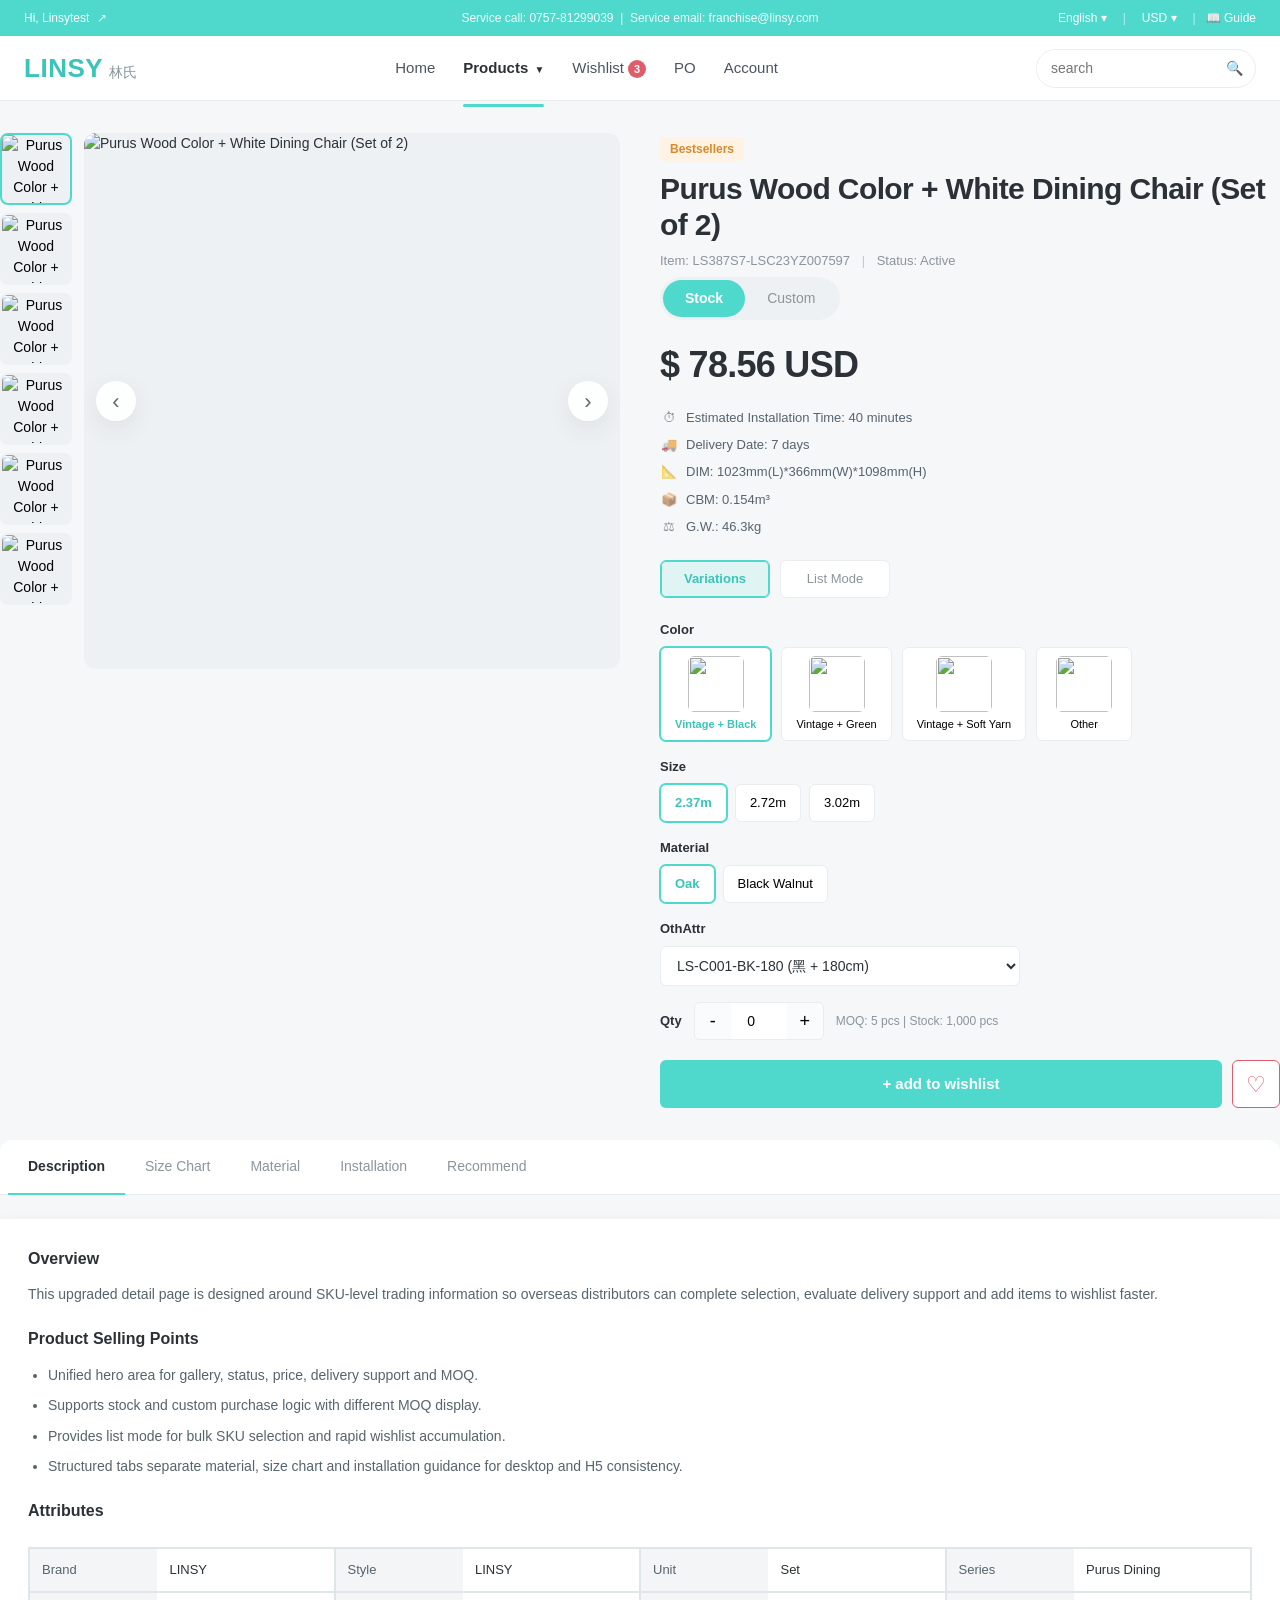
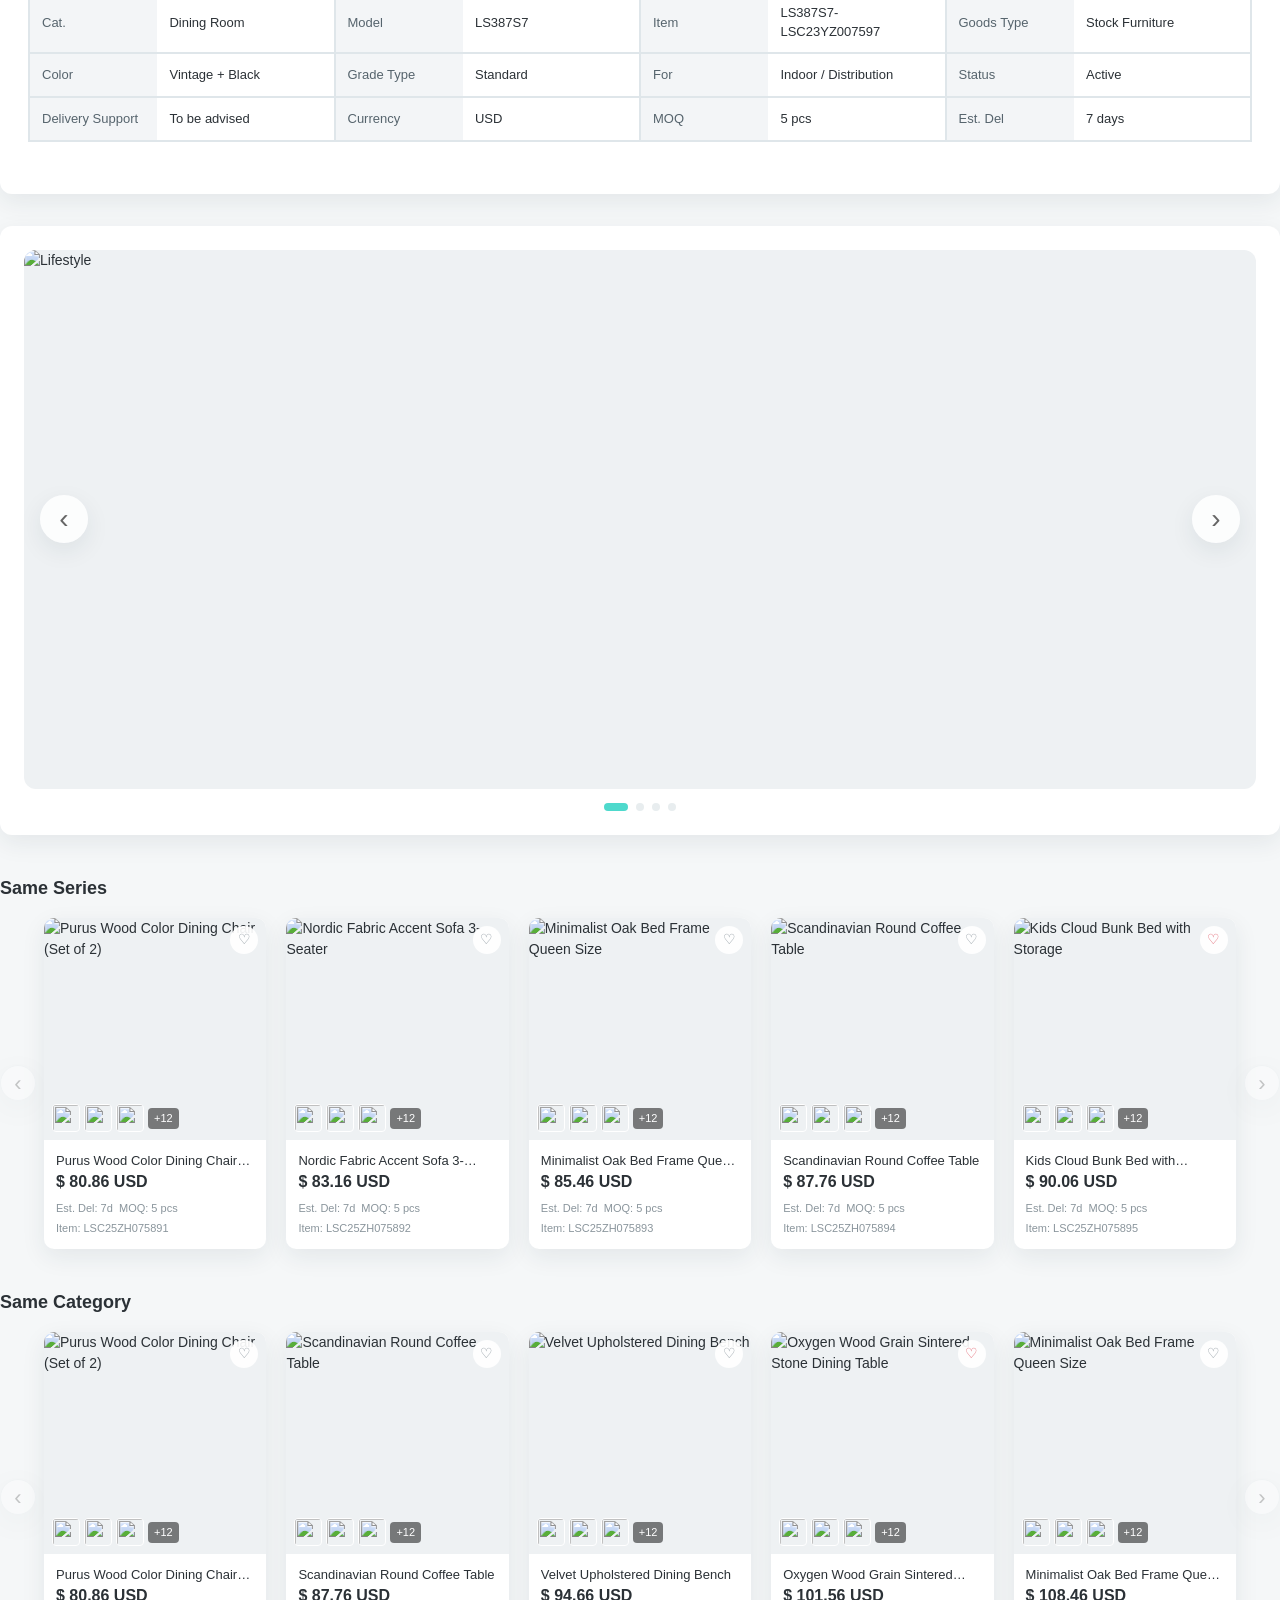
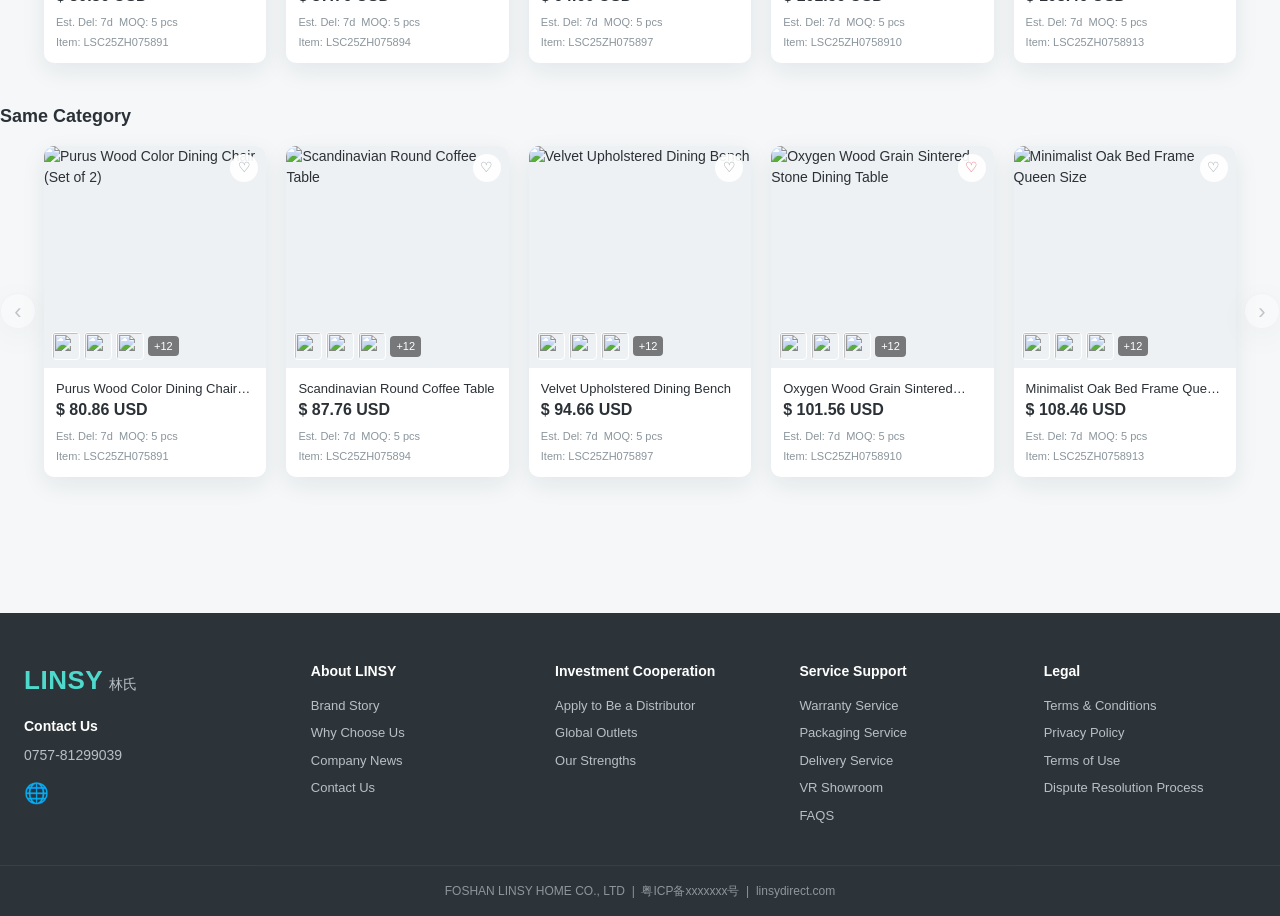
==== index.html @ 4f756422 "Add files via upload" ====
<!DOCTYPE html>
<html lang="zh-CN">
<head>
  <meta charset="UTF-8" />
  <meta http-equiv="refresh" content="0; url=./web_detail-github/index.html#/detail/p1" />
  <title>LINSY Mall Demo</title>
  <script>location.replace('./web_detail-github/index.html#/detail/p1');</script>
</head>
<body>
  <p>正在打开商城 Demo…若未跳转请访问
    <a href="./web_detail-github/index.html#/detail/p1">web_detail-github/index.html</a>
  </p>
</body>
</html>
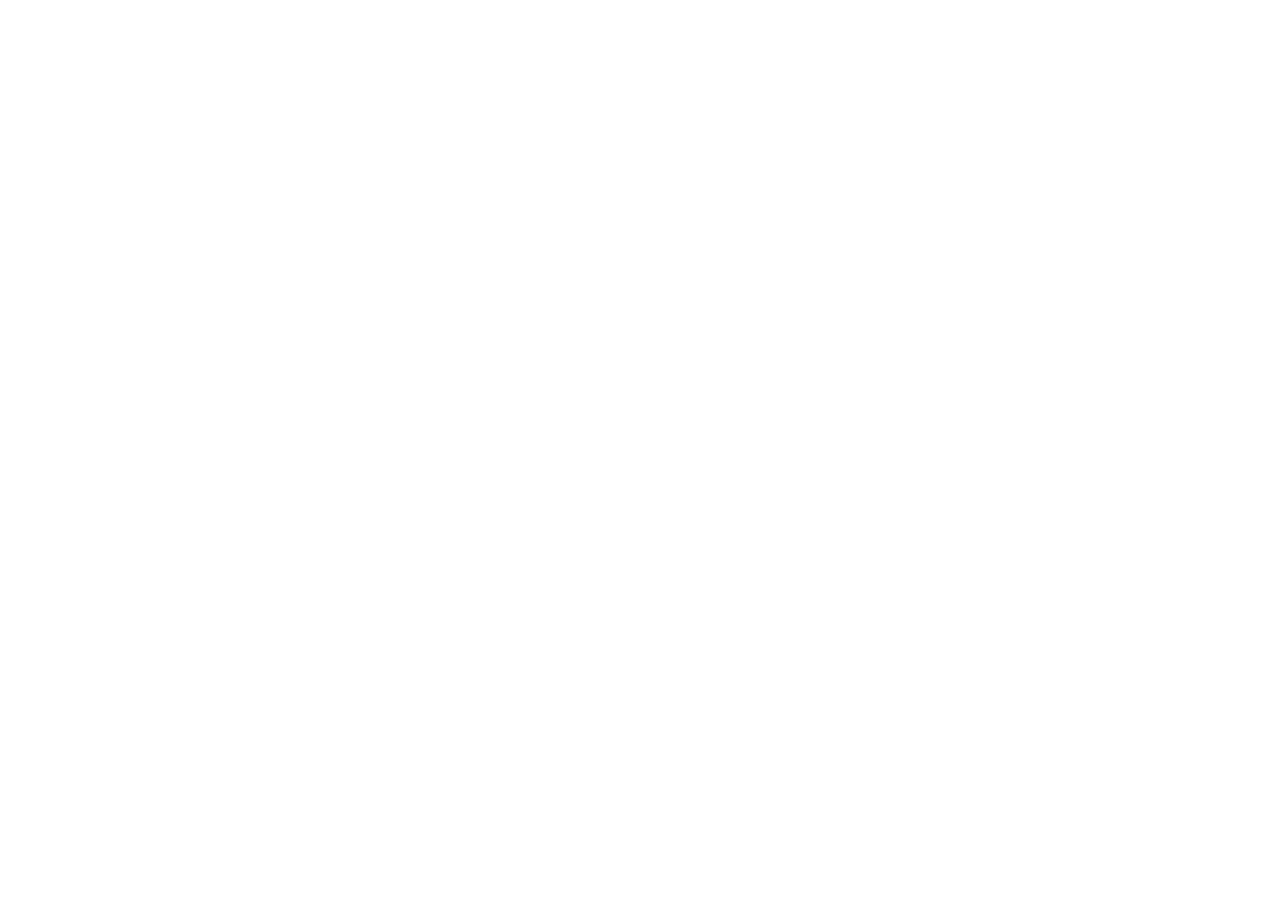
==== commit 4a890d78: "Add files via upload" ====
--- a/index.html
+++ b/index.html
@@ -1,14 +1,14 @@
 <!DOCTYPE html>
-<html lang="zh-CN">
+<html lang="en">
 <head>
   <meta charset="UTF-8" />
-  <meta http-equiv="refresh" content="0; url=./web_detail-github/index.html#/detail/p1" />
-  <title>LINSY Mall Demo</title>
-  <script>location.replace('./web_detail-github/index.html#/detail/p1');</script>
+  <meta name="viewport" content="width=device-width, initial-scale=1.0" />
+  <title>LINSY 林氏 - 商城WEB端交易链路 Demo</title>
+  <link rel="stylesheet" href="./mall-trade-demo.css" />
 </head>
 <body>
-  <p>正在打开商城 Demo…若未跳转请访问
-    <a href="./web_detail-github/index.html#/detail/p1">web_detail-github/index.html</a>
-  </p>
+  <div id="app"></div>
+  <script src="./mall-i18n.js"></script>
+  <script src="./mall-trade-demo.js"></script>
 </body>
 </html>
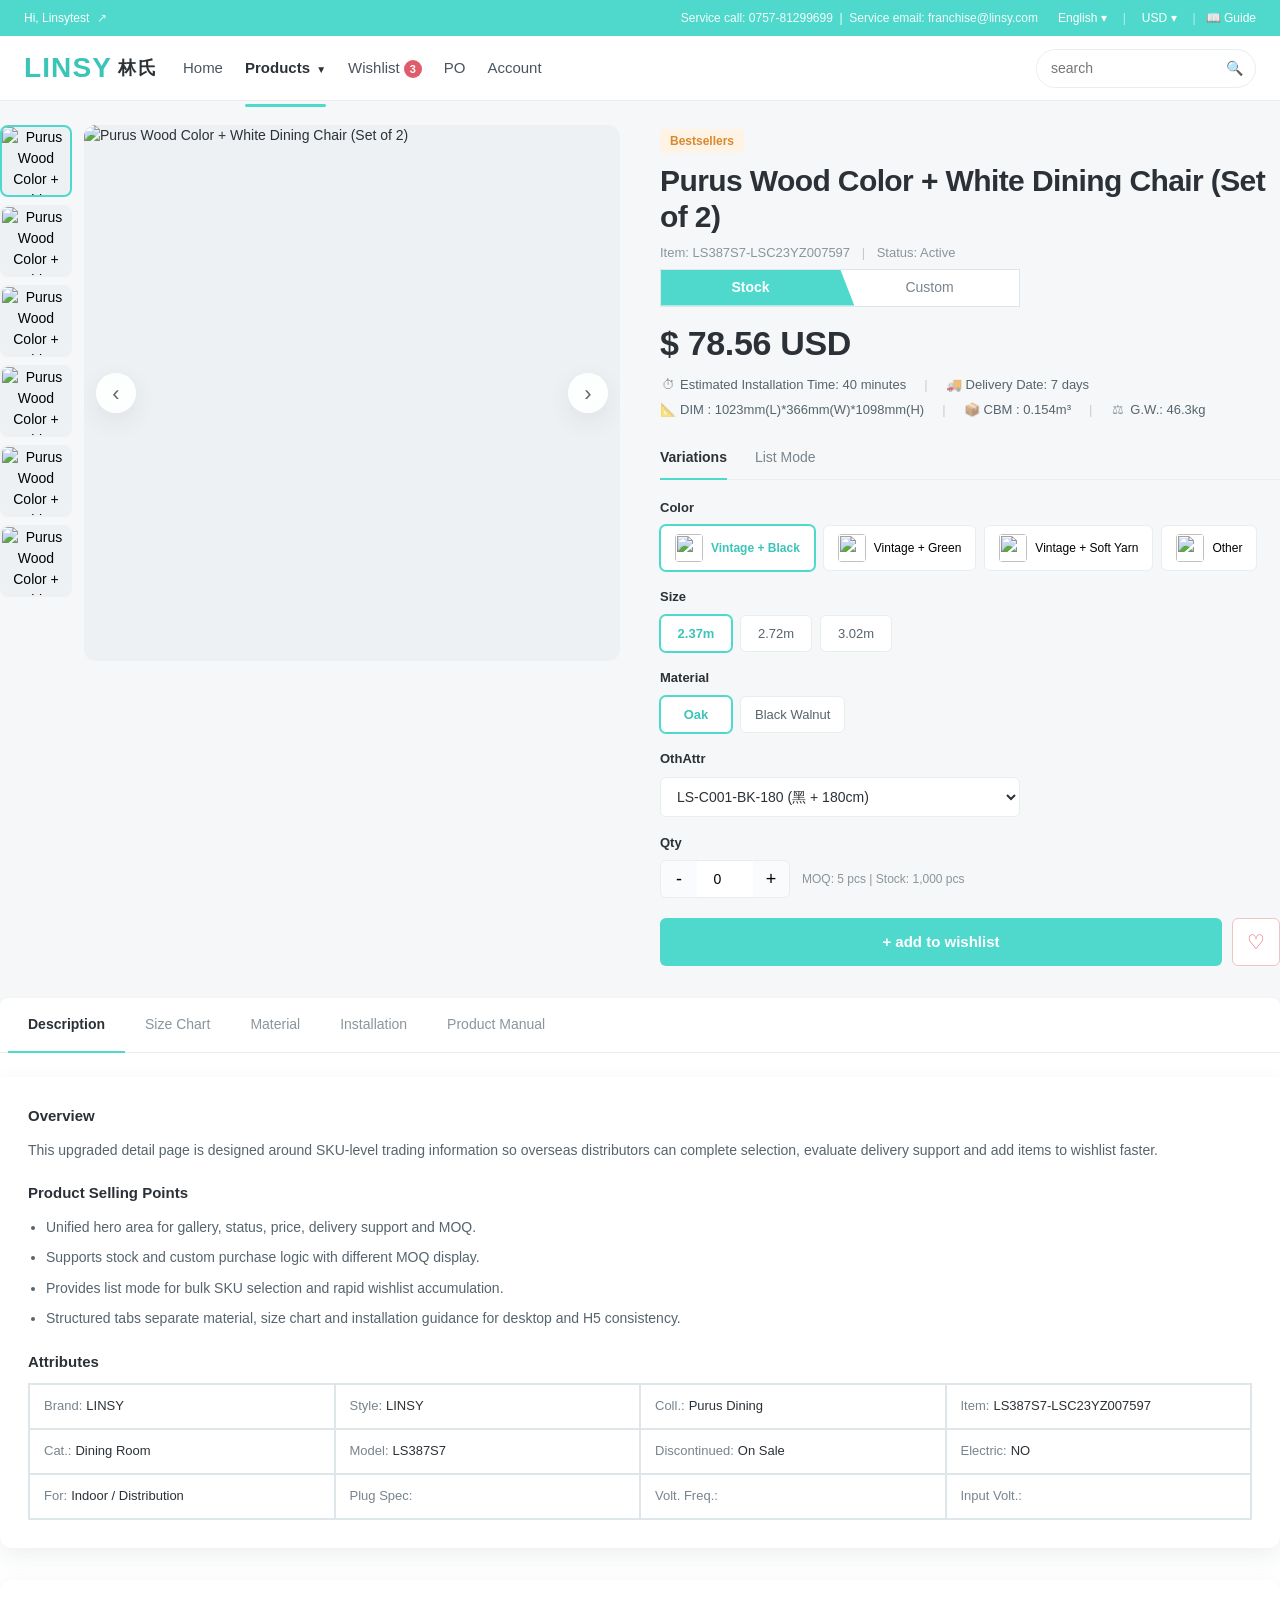
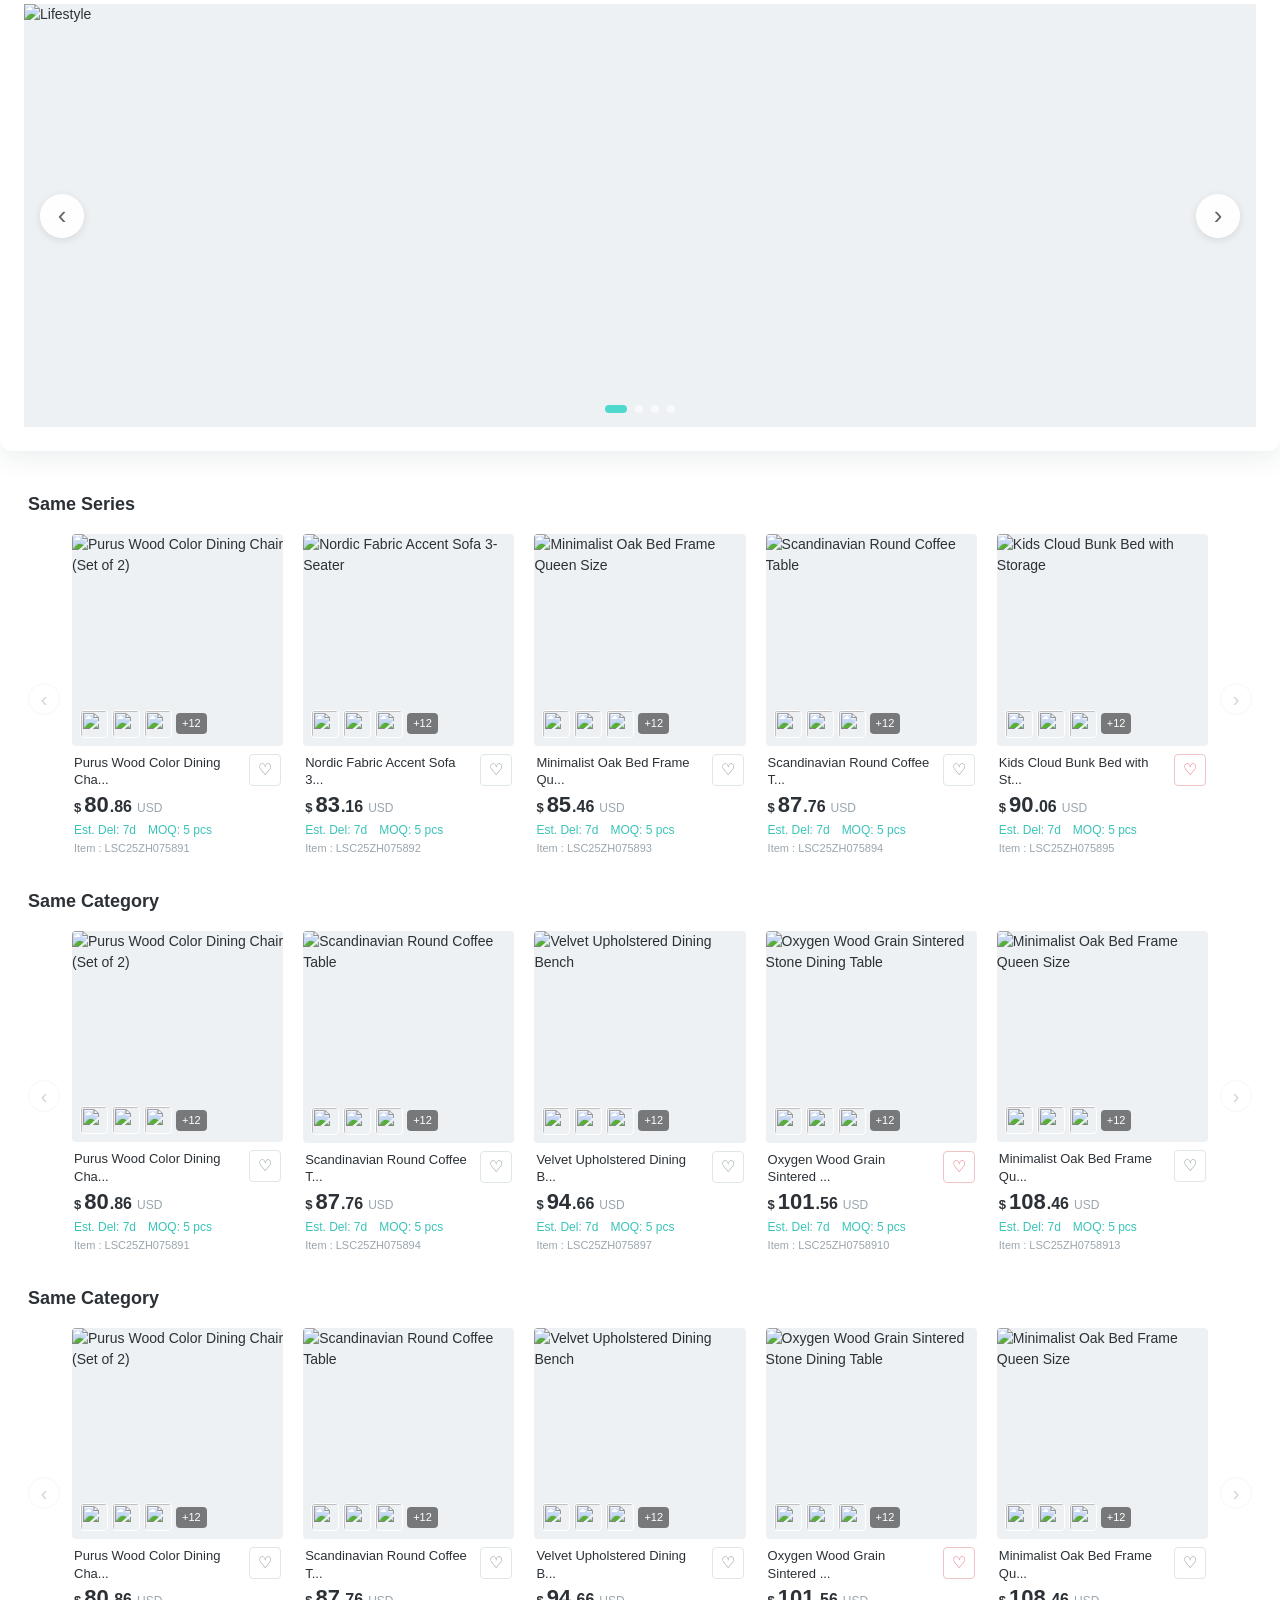
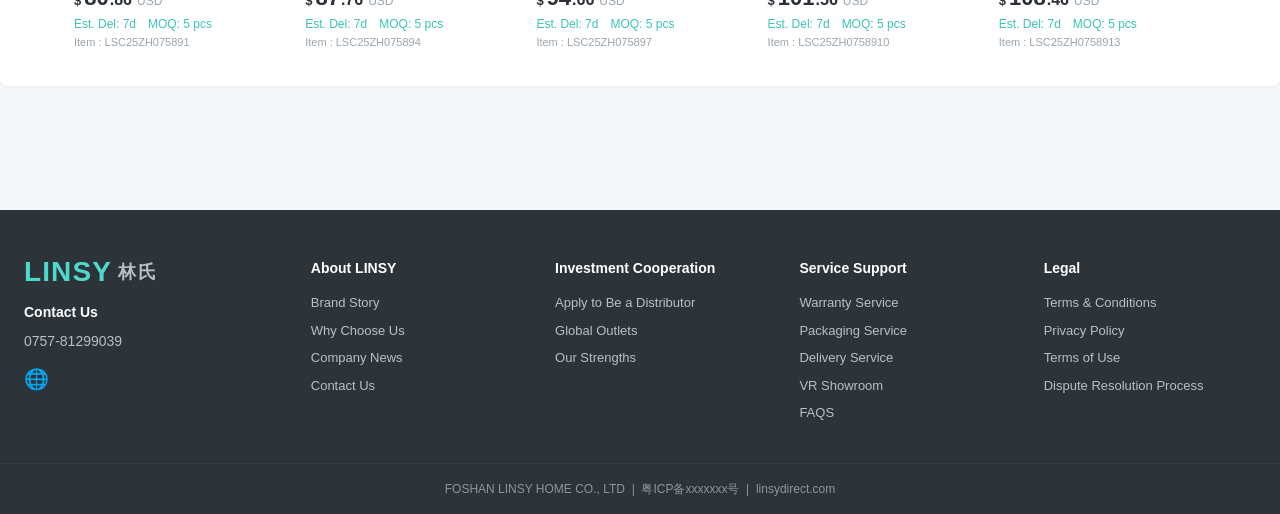
==== commit d1c6201f: "Add files via upload" ====
--- a/index.html
+++ b/index.html
@@ -1,14 +1,4768 @@
-<!DOCTYPE html>
-<html lang="en">
-<head>
-  <meta charset="UTF-8" />
-  <meta name="viewport" content="width=device-width, initial-scale=1.0" />
-  <title>LINSY 林氏 - 商城WEB端交易链路 Demo</title>
-  <link rel="stylesheet" href="./mall-trade-demo.css" />
-</head>
-<body>
-  <div id="app"></div>
-  <script src="./mall-i18n.js"></script>
-  <script src="./mall-trade-demo.js"></script>
-</body>
-</html>
+<!DOCTYPE html>
+<html lang="en">
+<head>
+  <meta charset="UTF-8" />
+  <meta name="viewport" content="width=device-width, initial-scale=1.0" />
+  <title>LINSY 林氏 - 商城WEB端交易链路 Demo</title>
+  <style>
+:root {
+  --primary: #4ed9cc;
+  --primary-dark: #3bc4b8;
+  --primary-soft: rgba(78, 217, 204, 0.12);
+  --text: #2b3136;
+  --muted: #8a959c;
+  --line: #e8edef;
+  --bg: #f5f7f8;
+  --card: #fff;
+  --tag-bg: #fff0de;
+  --tag-text: #d7892c;
+  --danger: #e05c6a;
+  --footer-bg: #2d3439;
+  --footer-text: #b8c0c5;
+  --shadow: 0 8px 24px rgba(20, 45, 58, 0.08);
+  --container: 1280px;
+}
+
+* { box-sizing: border-box; margin: 0; padding: 0; }
+
+html, body {
+  min-height: 100%;
+  background: var(--bg);
+  color: var(--text);
+  font: 14px/1.5 "Segoe UI", "PingFang SC", "Microsoft YaHei", Arial, sans-serif;
+  -webkit-font-smoothing: antialiased;
+}
+
+button, input, select { font: inherit; }
+a { color: inherit; text-decoration: none; }
+img { display: block; max-width: 100%; }
+
+.container {
+  max-width: var(--container);
+  margin: 0 auto;
+  padding: 0 24px;
+}
+
+/* Top bar */
+.topbar {
+  background: var(--primary);
+  color: #fff;
+  font-size: 12px;
+}
+
+.topbar-inner {
+  display: flex;
+  align-items: center;
+  justify-content: space-between;
+  min-height: 36px;
+  gap: 16px;
+}
+
+.topbar-left { flex-shrink: 0; }
+
+.topbar-right-group {
+  display: flex;
+  align-items: center;
+  justify-content: flex-end;
+  gap: 14px;
+  margin-left: auto;
+  flex-wrap: wrap;
+}
+
+.service-info {
+  opacity: 0.95;
+  white-space: nowrap;
+}
+
+.topbar-tools {
+  display: flex;
+  align-items: center;
+  gap: 10px;
+  flex-shrink: 0;
+}
+
+.user-greet { font-weight: 500; }
+.icon-exit { opacity: 0.85; margin-left: 4px; cursor: pointer; }
+
+.switch-wrap { position: relative; }
+.switch-btn {
+  border: none;
+  background: transparent;
+  color: #fff;
+  cursor: pointer;
+  padding: 4px 6px;
+  font-size: 12px;
+}
+.switch-menu {
+  display: none;
+  position: absolute;
+  right: 0;
+  top: 100%;
+  background: #fff;
+  color: var(--text);
+  border-radius: 8px;
+  box-shadow: var(--shadow);
+  min-width: 100px;
+  z-index: 100;
+  overflow: hidden;
+}
+.switch-menu.open { display: block; }
+.switch-option {
+  display: block;
+  width: 100%;
+  border: none;
+  background: transparent;
+  padding: 10px 14px;
+  text-align: left;
+  cursor: pointer;
+}
+.switch-option:hover, .switch-option.active { background: var(--primary-soft); }
+.sep { opacity: 0.6; }
+.guide { cursor: pointer; }
+
+/* Header */
+.header {
+  background: #fff;
+  border-bottom: 1px solid var(--line);
+  position: sticky;
+  top: 0;
+  z-index: 50;
+}
+
+.header-inner {
+  display: flex;
+  align-items: center;
+  gap: 12px;
+  min-height: 64px;
+}
+
+.brand {
+  display: flex;
+  align-items: center;
+  gap: 6px;
+  cursor: pointer;
+  flex-shrink: 0;
+}
+
+.brand-logo {
+  padding: 4px 10px 4px 0;
+  margin-right: 4px;
+}
+
+.brand-en {
+  font-size: 28px;
+  font-weight: 800;
+  color: #3bc4b8;
+  letter-spacing: 0.04em;
+  line-height: 1;
+}
+
+.brand-cn {
+  font-size: 18px;
+  color: #2b3136;
+  font-weight: 700;
+  line-height: 1;
+  letter-spacing: 0.08em;
+}
+
+.main-nav {
+  display: flex;
+  align-items: center;
+  gap: 22px;
+  flex: 0 1 auto;
+  justify-content: flex-start;
+  margin-left: 0;
+}
+
+.search-box {
+  display: flex;
+  align-items: center;
+  border: 1px solid var(--line);
+  border-radius: 999px;
+  overflow: hidden;
+  width: 220px;
+  flex-shrink: 0;
+  margin-left: auto;
+}
+
+.nav-link {
+  position: relative;
+  padding: 8px 0;
+  color: #4a5560;
+  font-size: 15px;
+  transition: color 0.15s;
+}
+
+.nav-link:hover { color: var(--primary-dark); }
+.nav-link.active {
+  color: var(--text);
+  font-weight: 600;
+}
+
+.nav-link.active::after {
+  content: "";
+  position: absolute;
+  left: 0;
+  right: 0;
+  bottom: -20px;
+  height: 3px;
+  background: var(--primary);
+  border-radius: 2px;
+}
+
+.nav-link .arrow { font-size: 10px; margin-left: 2px; }
+.nav-link .badge {
+  display: inline-flex;
+  align-items: center;
+  justify-content: center;
+  min-width: 18px;
+  height: 18px;
+  padding: 0 5px;
+  margin-left: 4px;
+  border-radius: 999px;
+  background: var(--danger);
+  color: #fff;
+  font-size: 11px;
+  font-weight: 600;
+}
+
+.search-box input {
+  flex: 1;
+  border: none;
+  padding: 8px 14px;
+  outline: none;
+  min-width: 0;
+}
+
+.search-btn {
+  border: none;
+  background: transparent;
+  padding: 8px 12px;
+  cursor: pointer;
+  color: var(--muted);
+}
+
+.search-box.small { width: 180px; }
+
+.main { min-height: calc(100vh - 200px); padding-bottom: 48px; }
+
+/* Buttons */
+.btn-primary {
+  border: none;
+  background: var(--primary);
+  color: #fff;
+  font-weight: 600;
+  padding: 12px 24px;
+  border-radius: 6px;
+  cursor: pointer;
+  transition: background 0.15s, transform 0.1s;
+}
+
+.btn-primary:hover { background: var(--primary-dark); }
+.btn-primary:disabled { opacity: 0.5; cursor: not-allowed; }
+.btn-primary.full { width: 100%; }
+.btn-primary.small { padding: 8px 16px; font-size: 13px; }
+
+.btn-ghost {
+  border: 1px solid var(--line);
+  background: #fff;
+  color: var(--text);
+  padding: 10px 18px;
+  border-radius: 6px;
+  cursor: pointer;
+}
+
+.btn-ghost:hover { border-color: var(--primary); color: var(--primary-dark); }
+.btn-ghost.small { padding: 8px 14px; font-size: 13px; }
+
+.btn-icon {
+  width: 48px;
+  height: 48px;
+  border: 1px solid var(--line);
+  background: #fff;
+  border-radius: 6px;
+  font-size: 22px;
+  cursor: pointer;
+  flex-shrink: 0;
+}
+
+.btn-icon:hover { border-color: var(--primary); color: var(--primary-dark); }
+
+.link-btn {
+  border: none;
+  background: transparent;
+  color: var(--primary-dark);
+  cursor: pointer;
+  padding: 4px 8px;
+  font-size: 13px;
+}
+
+.link-btn:hover { text-decoration: underline; }
+.link-btn.danger { color: var(--danger); }
+
+/* Hero */
+.hero-carousel {
+  position: relative;
+  overflow: hidden;
+  background: #eef1f3;
+  max-height: 480px;
+}
+
+.hero-track {
+  display: flex;
+  transition: transform 0.45s ease;
+}
+
+.hero-slide {
+  flex: 0 0 100%;
+  position: relative;
+  min-height: 420px;
+}
+
+.hero-img {
+  width: 100%;
+  height: 420px;
+  object-fit: cover;
+}
+
+.hero-overlay {
+  position: absolute;
+  inset: 0;
+  background: linear-gradient(90deg, rgba(0,0,0,0.45) 0%, transparent 60%);
+  display: flex;
+  flex-direction: column;
+  justify-content: center;
+  padding: 0 8%;
+  color: #fff;
+}
+
+.hero-overlay h2 { font-size: 36px; margin-bottom: 10px; }
+.hero-overlay p { font-size: 16px; opacity: 0.9; margin-bottom: 20px; max-width: 480px; }
+
+.hero-arrow {
+  position: absolute;
+  top: 50%;
+  transform: translateY(-50%);
+  width: 44px;
+  height: 44px;
+  border: none;
+  border-radius: 50%;
+  background: rgba(255,255,255,0.85);
+  font-size: 24px;
+  cursor: pointer;
+  z-index: 2;
+  box-shadow: var(--shadow);
+}
+
+.hero-arrow.prev { left: 20px; }
+.hero-arrow.next { right: 20px; }
+
+.hero-dots {
+  position: absolute;
+  bottom: 16px;
+  left: 50%;
+  transform: translateX(-50%);
+  display: flex;
+  gap: 8px;
+}
+
+.hero-dot {
+  width: 8px;
+  height: 8px;
+  border-radius: 50%;
+  border: none;
+  background: rgba(255,255,255,0.5);
+  cursor: pointer;
+}
+
+.hero-dot.on { background: var(--primary); width: 24px; border-radius: 4px; }
+
+/* Home sections */
+.home-section { padding: 40px 0 20px; }
+.section-title { font-size: 22px; font-weight: 700; margin-bottom: 20px; }
+.section-head { display: flex; justify-content: space-between; align-items: center; margin-bottom: 20px; }
+
+.home-cats {
+  display: grid;
+  grid-template-columns: repeat(6, 1fr);
+  gap: 16px;
+}
+
+.home-cat-card {
+  background: #fff;
+  border-radius: 12px;
+  overflow: hidden;
+  box-shadow: var(--shadow);
+  transition: transform 0.15s;
+  cursor: pointer;
+}
+
+.home-cat-card:hover { transform: translateY(-3px); }
+.home-cat-img { width: 100%; aspect-ratio: 1; object-fit: cover; }
+.home-cat-card span {
+  display: block;
+  padding: 10px;
+  text-align: center;
+  font-size: 13px;
+  font-weight: 500;
+}
+
+.home-promo {
+  display: grid;
+  grid-template-columns: 1fr 1fr;
+  gap: 24px;
+  padding: 24px 0 48px;
+}
+
+.promo-card {
+  display: flex;
+  gap: 20px;
+  background: #fff;
+  border-radius: 12px;
+  overflow: hidden;
+  box-shadow: var(--shadow);
+  padding: 16px;
+  align-items: center;
+}
+
+.promo-img { width: 200px; height: 140px; object-fit: cover; border-radius: 8px; flex-shrink: 0; }
+.promo-card h3 { font-size: 18px; margin-bottom: 8px; }
+.promo-card p { color: var(--muted); margin-bottom: 12px; font-size: 13px; }
+
+/* Category bar */
+.category-bar {
+  background: #fff;
+  border-bottom: 1px solid var(--line);
+  padding: 12px 0;
+}
+
+.category-scroll {
+  display: flex;
+  align-items: center;
+  gap: 12px;
+  overflow-x: auto;
+  scrollbar-width: none;
+}
+
+.category-scroll::-webkit-scrollbar { display: none; }
+
+.cat-item {
+  display: flex;
+  flex-direction: column;
+  align-items: center;
+  gap: 6px;
+  border: none;
+  background: transparent;
+  cursor: pointer;
+  padding: 8px 12px;
+  border-radius: 8px;
+  min-width: 90px;
+  flex-shrink: 0;
+  font-size: 12px;
+  color: var(--muted);
+}
+
+.cat-item.active { color: var(--primary-dark); background: var(--primary-soft); }
+.cat-img { width: 48px; height: 48px; border-radius: 50%; object-fit: cover; }
+.cat-arrow { border: none; background: transparent; font-size: 20px; cursor: pointer; color: var(--muted); padding: 8px; }
+
+/* Products page */
+.page-products {
+  display: grid;
+  grid-template-columns: 1fr;
+  gap: 24px;
+  padding: 24px 0 48px;
+}
+
+.page-products.with-filter { grid-template-columns: 240px 1fr; }
+
+.filter-panel {
+  background: #fff;
+  border-radius: 12px;
+  padding: 16px;
+  box-shadow: var(--shadow);
+  height: fit-content;
+  position: sticky;
+  top: 88px;
+}
+
+.filter-head {
+  display: flex;
+  justify-content: space-between;
+  font-weight: 600;
+  margin-bottom: 16px;
+  padding-bottom: 12px;
+  border-bottom: 1px solid var(--line);
+}
+
+.filter-block { margin-bottom: 18px; }
+.filter-block h4 { font-size: 13px; margin-bottom: 10px; color: var(--muted); }
+
+.chip-group { display: flex; flex-wrap: wrap; gap: 6px; }
+.chip {
+  border: 1px solid var(--line);
+  background: #fff;
+  padding: 5px 10px;
+  border-radius: 999px;
+  font-size: 12px;
+  cursor: pointer;
+}
+
+.chip.active { border-color: var(--primary); background: var(--primary-soft); color: var(--primary-dark); }
+.range-bar { height: 4px; background: var(--line); border-radius: 2px; margin-bottom: 10px; position: relative; }
+.range-fill { height: 100%; width: 60%; background: var(--primary); border-radius: 2px; }
+.check { display: block; font-size: 13px; margin-bottom: 6px; cursor: pointer; }
+
+.sort-bar {
+  display: flex;
+  align-items: center;
+  gap: 20px;
+  margin-bottom: 20px;
+  padding-bottom: 12px;
+  border-bottom: 1px solid var(--line);
+}
+
+.sort-item {
+  border: none;
+  background: transparent;
+  cursor: pointer;
+  color: var(--muted);
+  font-size: 13px;
+}
+
+.sort-item.active { color: var(--text); font-weight: 600; }
+
+.product-grid {
+  display: grid;
+  grid-template-columns: repeat(5, 1fr);
+  gap: 20px;
+}
+
+.home-grid { grid-template-columns: repeat(5, 1fr); }
+
+.product-card {
+  background: #fff;
+  border-radius: 10px;
+  overflow: hidden;
+  box-shadow: var(--shadow);
+  cursor: pointer;
+  transition: transform 0.15s, box-shadow 0.15s;
+}
+
+.product-card:hover {
+  transform: translateY(-4px);
+  box-shadow: 0 12px 32px rgba(20, 45, 58, 0.12);
+}
+
+.card-img { position: relative; aspect-ratio: 1; background: #eef1f3; }
+.product-img { width: 100%; height: 100%; object-fit: cover; }
+
+.thumb-dots {
+  position: absolute;
+  bottom: 8px;
+  left: 8px;
+  display: flex;
+  gap: 4px;
+  align-items: center;
+}
+
+.dot-img { width: 28px; height: 28px; border-radius: 4px; object-fit: cover; border: 1px solid #fff; }
+.more { font-size: 11px; background: rgba(0,0,0,0.5); color: #fff; padding: 2px 6px; border-radius: 4px; }
+
+.card-body { padding: 12px; }
+.card-title-row { display: flex; justify-content: space-between; gap: 8px; margin-bottom: 6px; }
+.card-title { font-size: 13px; font-weight: 500; line-height: 1.35; display: -webkit-box; -webkit-line-clamp: 2; -webkit-box-orient: vertical; overflow: hidden; flex: 1; }
+.fav-btn { border: none; background: transparent; font-size: 18px; cursor: pointer; color: var(--muted); flex-shrink: 0; }
+.fav-btn.on { color: var(--danger); }
+.card-price { font-size: 16px; font-weight: 700; margin-bottom: 6px; }
+.card-meta { font-size: 11px; color: var(--muted); display: flex; flex-direction: column; gap: 2px; }
+
+.pagination {
+  display: flex;
+  align-items: center;
+  justify-content: center;
+  gap: 6px;
+  margin-top: 32px;
+}
+
+.pagination.right { justify-content: flex-end; }
+
+.page-btn {
+  min-width: 36px;
+  height: 36px;
+  border: 1px solid var(--line);
+  background: #fff;
+  border-radius: 6px;
+  cursor: pointer;
+}
+
+.page-btn.active { background: var(--primary); border-color: var(--primary); color: #fff; }
+.page-ellipsis { padding: 0 8px; color: var(--muted); }
+
+/* Product detail - ref layout image 1/2 */
+.page-detail {
+  padding: 24px 0 56px;
+  background: var(--bg);
+}
+
+.detail-hero {
+  margin-bottom: 20px;
+}
+
+.detail-panel-card {
+  background: #fff;
+  border-radius: 8px;
+  box-shadow: 0 1px 4px rgba(20, 45, 58, 0.06);
+  margin-bottom: 20px;
+  overflow: hidden;
+}
+
+.detail-tabs-ref {
+  display: flex;
+  gap: 0;
+  border-bottom: 1px solid #eef1f3;
+  margin-bottom: 0;
+  background: #fff;
+  border-radius: 0;
+  padding: 0 20px;
+}
+
+.detail-tabs-ref .tab {
+  border: none;
+  background: transparent;
+  padding: 14px 18px;
+  font-size: 14px;
+  color: #78848d;
+  cursor: pointer;
+  border-bottom: 2px solid transparent;
+  margin-bottom: -1px;
+  white-space: nowrap;
+}
+
+.detail-tabs-ref .tab.active {
+  color: #2b3136;
+  font-weight: 600;
+  border-bottom-color: var(--primary);
+}
+
+.detail-content-ref {
+  background: #fff;
+  border-radius: 0;
+  padding: 24px 28px 0;
+  box-shadow: none;
+  margin-bottom: 0;
+}
+
+.detail-desc-unified {
+  background: #fff;
+}
+
+.detail-desc-unified .detail-block-title {
+  font-size: 15px;
+  font-weight: 700;
+  margin: 14px 0 8px;
+  color: #2b3136;
+}
+
+.detail-desc-unified .detail-block-title:first-child {
+  margin-top: 0;
+}
+
+.detail-desc-unified .detail-overview {
+  color: #56646d;
+  line-height: 1.75;
+  margin: 0 0 0;
+}
+
+.detail-desc-unified .selling-points-list {
+  margin: 0;
+  padding-left: 18px;
+  color: #56646d;
+  line-height: 1.75;
+}
+
+.detail-desc-unified .selling-points-list li {
+  margin-bottom: 6px;
+}
+
+.detail-desc-unified .selling-points-list li:last-child {
+  margin-bottom: 0;
+}
+
+.detail-content-ref .detail-block-title {
+  font-size: 15px;
+  font-weight: 700;
+  margin: 20px 0 10px;
+  color: #2b3136;
+}
+
+.detail-content-ref:not(:has(.detail-desc-unified)) {
+  padding-bottom: 24px;
+}
+
+.detail-panel-card .spec-attr-table-inline {
+  border: 1px solid #dfe6ea;
+  margin: 8px 0 0;
+}
+
+.spec-attr-table-inline {
+  border: 1px solid #dfe6ea;
+  margin: 0;
+}
+
+.spec-attr-cell-inline {
+  padding: 11px 14px;
+  border: 1px solid #dfe6ea;
+  font-size: 13px;
+  background: #fff;
+  min-height: 42px;
+}
+
+.spec-attr-cell-inline .spec-attr-label {
+  color: #78848d;
+  font-weight: 400;
+}
+
+.spec-attr-cell-inline .spec-attr-val {
+  color: #2b3136;
+  font-weight: 500;
+}
+
+/* Lifestyle carousel - flush with attributes */
+.carousel-block-ref {
+  margin: 0;
+  background: #fff;
+  box-shadow: none;
+  padding: 0;
+}
+
+.detail-recommend-block {
+  background: #fff;
+  padding: 0 28px 28px;
+}
+
+.detail-panel-card .recommend-section-ref,
+.detail-panel-card .recommend-section {
+  margin-bottom: 24px;
+  background: #fff;
+}
+
+.detail-panel-card .recommend-section-ref:last-child,
+.detail-panel-card .recommend-section:last-child {
+  margin-bottom: 0;
+}
+
+.detail-panel-card .recommend-section-head h3 {
+  margin-bottom: 12px;
+}
+
+.carousel-block-ref .carousel-img {
+  position: relative;
+  border-radius: 0;
+  aspect-ratio: 16 / 5.5;
+  overflow: hidden;
+  background: #eef1f3;
+}
+
+.carousel-block-ref .carousel-arrow {
+  width: 44px;
+  height: 44px;
+  border-radius: 50%;
+  background: rgba(255, 255, 255, 0.92);
+  border: none;
+  font-size: 26px;
+  color: #666;
+  box-shadow: 0 2px 8px rgba(0, 0, 0, 0.1);
+}
+
+.carousel-dots-overlay {
+  position: absolute;
+  left: 0;
+  right: 0;
+  bottom: 14px;
+  display: flex;
+  justify-content: center;
+  gap: 8px;
+  margin-top: 0;
+  z-index: 3;
+}
+
+.carousel-dots-overlay .carousel-dot {
+  width: 8px;
+  height: 8px;
+  border-radius: 50%;
+  border: none;
+  background: rgba(255, 255, 255, 0.55);
+  cursor: pointer;
+  padding: 0;
+}
+
+.carousel-dots-overlay .carousel-dot.on {
+  background: var(--primary);
+  width: 22px;
+  border-radius: 4px;
+}
+
+/* Recommend cards - ref image 3 */
+.recommend-card-ref {
+  border: none;
+  border-radius: 0;
+  background: transparent;
+  box-shadow: none;
+}
+
+.recommend-card-ref .card-img {
+  border-radius: 4px;
+  overflow: hidden;
+  margin-bottom: 8px;
+}
+
+.recommend-card-ref .card-body {
+  padding: 0 2px 8px;
+}
+
+.rec-title-row {
+  display: flex;
+  align-items: flex-start;
+  justify-content: space-between;
+  gap: 8px;
+  margin-bottom: 4px;
+}
+
+.rec-title-row .card-title-single {
+  flex: 1;
+  font-size: 13px;
+  font-weight: 500;
+  line-height: 1.35;
+  margin: 0;
+  -webkit-line-clamp: 2;
+  display: -webkit-box;
+  -webkit-box-orient: vertical;
+  overflow: hidden;
+}
+
+.rec-fav-btn {
+  flex-shrink: 0;
+  width: 32px;
+  height: 32px;
+  border: 1px solid #dfe6ea;
+  border-radius: 4px;
+  background: #fff;
+  color: #78848d;
+  font-size: 16px;
+  line-height: 1;
+  cursor: pointer;
+  padding: 0;
+  display: flex;
+  align-items: center;
+  justify-content: center;
+}
+
+.rec-fav-btn.on {
+  color: var(--danger);
+  border-color: #f0c4c4;
+}
+
+.card-price-split {
+  display: flex;
+  align-items: baseline;
+  gap: 1px;
+  margin-bottom: 4px;
+  line-height: 1.1;
+}
+
+.card-price-split .price-sym {
+  font-size: 13px;
+  font-weight: 600;
+  color: #2b3136;
+  margin-right: 2px;
+}
+
+.card-price-split .price-int {
+  font-size: 22px;
+  font-weight: 700;
+  color: #2b3136;
+}
+
+.card-price-split .price-dec {
+  font-size: 16px;
+  font-weight: 700;
+  color: #2b3136;
+}
+
+.card-price-split .price-ccy {
+  font-size: 12px;
+  font-weight: 400;
+  color: #9aa5ad;
+  margin-left: 4px;
+}
+
+.card-meta-row {
+  display: flex;
+  flex-wrap: wrap;
+  gap: 12px;
+  font-size: 12px;
+  color: #3bc4b8;
+  font-weight: 500;
+  margin-bottom: 2px;
+}
+
+.card-item-row {
+  font-size: 11px;
+  color: #9aa5ad;
+  line-height: 1.4;
+}
+
+.recommend-section-ref,
+.recommend-section {
+  margin-bottom: 32px;
+  background: #fff;
+}
+
+.recommend-section-head h3 {
+  font-size: 16px;
+  font-weight: 700;
+  margin-bottom: 14px;
+  color: #2b3136;
+}
+
+.recommend-carousel {
+  position: relative;
+  display: flex;
+  align-items: stretch;
+  gap: 10px;
+}
+
+.rec-arrow {
+  flex: 0 0 28px;
+  align-self: center;
+  width: 28px;
+  height: 28px;
+  border: 1px solid #dfe6ea;
+  border-radius: 50%;
+  background: #fff;
+  font-size: 18px;
+  cursor: pointer;
+  color: #888;
+  line-height: 1;
+}
+
+.recommend-grid-5 {
+  flex: 1;
+  display: grid;
+  grid-template-columns: repeat(5, 1fr);
+  gap: 16px;
+  min-width: 0;
+}
+
+.detail-layout {
+  display: grid;
+  grid-template-columns: 1fr 1fr;
+  gap: 40px;
+  align-items: start;
+  margin-bottom: 32px;
+}
+
+.detail-gallery {
+  display: flex;
+  gap: 12px;
+}
+
+.thumb-list {
+  display: flex;
+  flex-direction: column;
+  gap: 8px;
+  flex-shrink: 0;
+}
+
+.thumb {
+  width: 72px;
+  height: 72px;
+  border: 2px solid transparent;
+  border-radius: 8px;
+  overflow: hidden;
+  padding: 0;
+  cursor: pointer;
+  background: #eef1f3;
+}
+
+.thumb.active { border-color: var(--primary); }
+.thumb-img { width: 100%; height: 100%; object-fit: cover; }
+
+.main-image {
+  flex: 1;
+  position: relative;
+  background: #eef1f3;
+  border-radius: 12px;
+  overflow: hidden;
+  aspect-ratio: 1;
+}
+
+.detail-main-img { width: 100%; height: 100%; object-fit: cover; }
+
+.detail-image-nav {
+  position: absolute;
+  top: 50%;
+  transform: translateY(-50%);
+  width: 40px;
+  height: 40px;
+  border: none;
+  border-radius: 50%;
+  background: rgba(255,255,255,0.9);
+  font-size: 22px;
+  cursor: pointer;
+  z-index: 2;
+  box-shadow: var(--shadow);
+  color: #666;
+}
+
+.detail-image-nav.prev { left: 12px; }
+.detail-image-nav.next { right: 12px; }
+
+.detail-info { padding-top: 4px; }
+
+.tag-badge {
+  display: inline-flex;
+  align-items: center;
+  height: 24px;
+  padding: 0 10px;
+  border-radius: 4px;
+  background: #fff3e6;
+  color: #d7892c;
+  font-size: 12px;
+  font-weight: 600;
+  margin-bottom: 10px;
+}
+
+.detail-title {
+  font-size: 30px;
+  font-weight: 700;
+  line-height: 1.2;
+  margin-bottom: 8px;
+  letter-spacing: -0.02em;
+}
+
+.detail-meta {
+  font-size: 13px;
+  color: var(--muted);
+  margin-bottom: 6px;
+}
+
+.detail-status-row { margin-bottom: 14px; }
+
+.status-chip {
+  display: inline-block;
+  padding: 3px 10px;
+  border-radius: 4px;
+  font-size: 12px;
+  font-weight: 600;
+}
+
+.status-chip.on-sale {
+  background: #e8f8f5;
+  color: #1a9e8e;
+}
+
+.sale-type-pills {
+  display: inline-flex;
+  gap: 0;
+  padding: 3px;
+  background: #eef1f3;
+  border-radius: 999px;
+  margin-bottom: 18px;
+}
+
+/* Stock / Custom split bar (ref left) */
+.sale-type-split {
+  position: relative;
+  display: flex;
+  width: 100%;
+  max-width: 360px;
+  height: 38px;
+  margin-bottom: 16px;
+  border: 1px solid #dfe6ea;
+  background: #fff;
+  overflow: hidden;
+}
+
+.sale-type-split::before {
+  content: "";
+  position: absolute;
+  top: 0;
+  bottom: 0;
+  left: 0;
+  width: 54%;
+  background: var(--primary);
+  clip-path: polygon(0 0, calc(100% - 14px) 0, 100% 100%, 0 100%);
+  transition: left 0.25s ease, clip-path 0.25s ease;
+  z-index: 0;
+}
+
+.sale-type-split.is-custom::before {
+  left: 46%;
+  width: 54%;
+  clip-path: polygon(14px 0, 100% 0, 100% 100%, 0 100%);
+}
+
+.sale-type-split .pill {
+  flex: 1;
+  border: none;
+  background: transparent;
+  padding: 0 16px;
+  cursor: pointer;
+  font-size: 14px;
+  color: #78848d;
+  position: relative;
+  z-index: 1;
+  font-weight: 500;
+}
+
+.sale-type-split .pill.active {
+  color: #fff;
+  font-weight: 600;
+}
+
+.sale-type-pills .pill {
+  border: none;
+  background: transparent;
+  padding: 8px 22px;
+  cursor: pointer;
+  font-size: 14px;
+  color: var(--muted);
+  border-radius: 999px;
+}
+
+.sale-type-pills .pill.active {
+  background: var(--primary);
+  color: #fff;
+  font-weight: 600;
+  box-shadow: none;
+  border-bottom: none;
+}
+
+.sale-type-tabs {
+  display: flex;
+  gap: 24px;
+  margin-bottom: 18px;
+  border-bottom: 1px solid var(--line);
+}
+
+.detail-price-wrap { margin-bottom: 12px; }
+.detail-price { font-size: 32px; font-weight: 700; letter-spacing: -0.01em; line-height: 1.2; }
+.detail-price-usd { font-size: 34px; }
+
+.logistics {
+  font-size: 13px;
+  color: #78848d;
+  margin-bottom: 18px;
+  line-height: 1.6;
+}
+
+.detail-logistics-row {
+  display: flex;
+  flex-wrap: wrap;
+  align-items: center;
+  gap: 0;
+  margin-bottom: 2px;
+}
+
+.detail-logistics-row > span {
+  display: inline-flex;
+  align-items: center;
+  gap: 4px;
+}
+
+.logistics-sep {
+  margin: 0 10px;
+  color: #c5cdd3;
+  font-weight: 300;
+}
+
+.mode-tabs {
+  display: flex;
+  gap: 28px;
+  margin-bottom: 18px;
+  border-bottom: 1px solid #e8edef;
+}
+
+.mode-tab {
+  border: none;
+  background: transparent;
+  padding: 8px 0 10px;
+  font-size: 14px;
+  color: #78848d;
+  cursor: pointer;
+  border-bottom: 2px solid transparent;
+  margin-bottom: -1px;
+}
+
+.mode-tab.active {
+  color: var(--text);
+  font-weight: 600;
+  border-bottom-color: var(--primary);
+}
+
+.detail-logistics-main span { margin-right: 20px; }
+.detail-logistics-specs { margin-top: 4px; }
+.detail-logistics-specs span { margin-right: 16px; }
+
+.mode-switch {
+  display: flex;
+  gap: 10px;
+  margin-bottom: 22px;
+}
+
+.detail-divider { margin: 0 8px; opacity: 0.45; }
+
+.detail-logistics-line {
+  display: flex;
+  align-items: center;
+  gap: 8px;
+  font-size: 13px;
+  color: #56646d;
+  margin-bottom: 4px;
+}
+
+.logistics-ico { width: 16px; text-align: center; opacity: 0.65; flex-shrink: 0; font-size: 13px; }
+
+.attr-btn-inline {
+  display: inline-flex;
+  align-items: center;
+  gap: 8px;
+  flex-direction: row;
+  min-width: auto;
+  padding: 5px 12px 5px 5px;
+  border-radius: 6px;
+  border: 1px solid #dfe6ea;
+  background: #fff;
+}
+
+.attr-btn-inline.active {
+  border-color: var(--primary);
+  box-shadow: inset 0 0 0 1px var(--primary);
+}
+
+.attr-btn-inline span {
+  font-size: 12px;
+  white-space: nowrap;
+}
+
+.option-img-sm {
+  width: 28px;
+  height: 28px;
+  border-radius: 4px;
+  object-fit: cover;
+  flex-shrink: 0;
+}
+
+.attr-options-inline {
+  display: flex;
+  flex-wrap: wrap;
+  gap: 8px;
+}
+
+.attr-btn-chip {
+  min-width: 72px;
+  padding: 8px 14px;
+  border-radius: 6px;
+  border: 1px solid #dfe6ea;
+  background: #fff;
+  font-size: 13px;
+  color: #56646d;
+}
+
+.attr-btn-chip.active {
+  border-color: var(--primary);
+  color: var(--primary-dark);
+  font-weight: 600;
+  box-shadow: inset 0 0 0 1px var(--primary);
+}
+
+.qty-row-ref {
+  flex-direction: column;
+  align-items: flex-start;
+  margin-bottom: 16px;
+  width: 100%;
+  padding-left: 0;
+}
+
+.qty-row-main {
+  width: 100%;
+  text-align: left;
+}
+
+.qty-row-main > label {
+  display: block;
+  font-size: 13px;
+  font-weight: 600;
+  margin-bottom: 8px;
+  text-align: left;
+}
+
+.qty-row-controls {
+  display: flex;
+  align-items: center;
+  justify-content: flex-start;
+  gap: 12px;
+  flex-wrap: wrap;
+  width: 100%;
+}
+
+.qty-row-ref .stepper {
+  flex-shrink: 0;
+}
+
+.qty-row-ref .qty-hint {
+  text-align: left;
+}
+
+.detail-actions-ref {
+  display: flex;
+  gap: 8px;
+  align-items: stretch;
+  margin-top: 4px;
+}
+
+.detail-actions-ref .btn-wishlist {
+  flex: 1;
+  height: 48px;
+  font-size: 15px;
+  font-weight: 600;
+  text-transform: lowercase;
+  border-radius: 6px;
+}
+
+.detail-actions-ref .btn-fav {
+  width: 48px;
+  height: 48px;
+  border: 1px solid #dfe6ea;
+  background: #fff;
+  color: #78848d;
+  font-size: 20px;
+  border-radius: 6px;
+}
+
+.detail-actions-ref .btn-fav.on {
+  color: var(--danger);
+  border-color: #f0c4c4;
+}
+
+.oth-attr-select {
+  width: 100%;
+  max-width: 360px;
+  border: 1px solid var(--line);
+  border-radius: 6px;
+  padding: 10px 12px;
+  background: #fff;
+  color: var(--text);
+}
+
+.mode-btn {
+  border: 1px solid var(--line);
+  background: #fff;
+  padding: 8px 16px;
+  border-radius: 6px;
+  cursor: pointer;
+  font-size: 13px;
+  color: var(--muted);
+  min-width: 110px;
+}
+
+.mode-btn.active {
+  border-color: var(--primary);
+  background: var(--primary-soft);
+  color: var(--primary-dark);
+  font-weight: 600;
+  box-shadow: inset 0 0 0 1px var(--primary);
+}
+
+.attr-btn-rich {
+  display: flex;
+  flex-direction: column;
+  align-items: center;
+  gap: 6px;
+  min-width: 96px;
+  padding: 10px 8px 8px;
+  border-radius: 8px;
+}
+
+.attr-btn-rich span { font-size: 11px; text-align: center; line-height: 1.2; }
+
+.attr-btn.active {
+  border-color: var(--primary);
+  color: var(--primary-dark);
+  font-weight: 600;
+  box-shadow: inset 0 0 0 1px var(--primary);
+}
+
+/* Spec attributes table (ref right: 4-col inline label:value) */
+.spec-attr-table {
+  display: grid;
+  grid-template-columns: repeat(4, 1fr);
+  border: 1px solid #dfe6ea;
+  margin: 16px 0 24px;
+  background: #fff;
+}
+
+.spec-attr-table-inline {
+  grid-template-columns: repeat(var(--attr-cols, 4), 1fr);
+}
+
+.spec-attr-cell-inline {
+  padding: 12px 14px;
+  border: 1px solid #dfe6ea;
+  font-size: 13px;
+  color: #56646d;
+  line-height: 1.45;
+  min-height: 44px;
+  display: flex;
+  align-items: center;
+}
+
+.spec-attr-cell-inline .spec-attr-label {
+  color: #78848d;
+  margin-right: 4px;
+}
+
+.spec-attr-cell-inline .spec-attr-val {
+  color: var(--text);
+  font-weight: 500;
+}
+
+.spec-attr-cell {
+  display: flex;
+  min-height: 44px;
+  border: 1px solid #dfe6ea;
+}
+
+.spec-attr-k {
+  flex: 0 0 42%;
+  background: #f3f5f7;
+  padding: 10px 12px;
+  font-size: 13px;
+  color: #56646d;
+  display: flex;
+  align-items: center;
+}
+
+.spec-attr-v {
+  flex: 1;
+  padding: 10px 12px;
+  font-size: 13px;
+  font-weight: 500;
+  display: flex;
+  align-items: center;
+  word-break: break-word;
+}
+
+.selling-points-list {
+  padding-left: 18px;
+  color: #56646d;
+  line-height: 1.75;
+}
+
+.selling-points-list li { margin-bottom: 8px; }
+
+.detail-copy-grid {
+  display: grid;
+  grid-template-columns: 1fr 260px;
+  gap: 24px;
+  margin-bottom: 8px;
+}
+
+.detail-copy-main h3 {
+  font-size: 16px;
+  margin-bottom: 12px;
+}
+
+.fact-card {
+  background: #f3f5f7;
+  border-radius: 8px;
+  padding: 16px;
+  margin-bottom: 10px;
+}
+
+.fact-label {
+  display: block;
+  font-size: 12px;
+  color: var(--muted);
+  margin-bottom: 6px;
+}
+
+.detail-storyboard { margin-top: 20px; border-radius: 12px; overflow: hidden; }
+.detail-story-img { width: 100%; max-height: 520px; object-fit: cover; }
+
+.detail-block-title {
+  font-size: 16px;
+  font-weight: 700;
+  margin: 20px 0 10px;
+  color: var(--text);
+}
+
+.detail-block-title:first-child { margin-top: 0; }
+
+.detail-overview {
+  color: #56646d;
+  line-height: 1.75;
+  margin-bottom: 8px;
+}
+
+.carousel-block-updated {
+  margin: 24px 0 36px;
+  background: transparent;
+  box-shadow: none;
+  padding: 0;
+}
+
+.carousel-block-updated .carousel-img {
+  border-radius: 0;
+  aspect-ratio: 16 / 6;
+}
+
+.carousel-block-updated .carousel-arrow {
+  width: 40px;
+  height: 40px;
+  border-radius: 50%;
+  background: rgba(255, 255, 255, 0.88);
+  border: 1px solid rgba(0, 0, 0, 0.06);
+  font-size: 24px;
+  color: #666;
+}
+
+.recommend-carousel {
+  position: relative;
+  display: flex;
+  align-items: center;
+  gap: 12px;
+}
+
+.rec-arrow {
+  flex: 0 0 32px;
+  width: 32px;
+  height: 32px;
+  border: 1px solid #dfe6ea;
+  border-radius: 50%;
+  background: #fff;
+  font-size: 20px;
+  cursor: pointer;
+  color: #888;
+  box-shadow: none;
+  line-height: 1;
+}
+
+.rec-arrow:disabled { opacity: 0.35; cursor: not-allowed; }
+
+.recommend-grid-5 {
+  flex: 1;
+  display: grid;
+  grid-template-columns: repeat(5, 1fr);
+  gap: 14px;
+  min-width: 0;
+}
+
+.btn-icon.on { color: var(--danger); border-color: var(--danger); }
+
+.spec-table-head {
+  display: flex;
+  align-items: center;
+  justify-content: space-between;
+  padding: 12px 24px;
+  border-bottom: 1px solid var(--line);
+}
+
+.spec-table-head h3 { font-size: 16px; font-weight: 700; }
+
+.attr-switch {
+  display: inline-flex;
+  align-items: center;
+  gap: 8px;
+  cursor: pointer;
+  user-select: none;
+}
+
+.attr-switch input { position: absolute; opacity: 0; width: 0; height: 0; }
+
+.attr-switch-ui {
+  width: 44px;
+  height: 24px;
+  border-radius: 999px;
+  background: #dfe6ea;
+  position: relative;
+  transition: background 0.2s;
+}
+
+.attr-switch-ui::after {
+  content: "";
+  position: absolute;
+  top: 3px;
+  left: 3px;
+  width: 18px;
+  height: 18px;
+  border-radius: 50%;
+  background: #fff;
+  transition: transform 0.2s;
+  box-shadow: 0 1px 3px rgba(0,0,0,0.15);
+}
+
+.attr-switch input:checked + .attr-switch-ui { background: var(--primary); }
+.attr-switch input:checked + .attr-switch-ui::after { transform: translateX(20px); }
+
+.attr-switch-label { font-size: 13px; color: var(--text); font-weight: 500; }
+
+.spec-table.show-attr td,
+.spec-table.show-attr th { vertical-align: middle; }
+
+.attr-cell {
+  font-size: 11px;
+  line-height: 1.55;
+  color: #56646d;
+  white-space: nowrap;
+  min-width: 180px;
+}
+
+.spec-table.show-attr tbody tr { height: 72px; }
+
+.list-mode-modal-updated { width: min(1240px, 96vw); }
+
+.modal-pills { margin-bottom: 0; }
+
+.attr-group { margin-bottom: 16px; }
+.attr-group > label {
+  display: block;
+  font-size: 13px;
+  font-weight: 600;
+  margin-bottom: 8px;
+  color: var(--text);
+}
+
+.attr-options { display: flex; flex-wrap: wrap; gap: 8px; }
+
+.attr-btn {
+  border: 1px solid var(--line);
+  background: #fff;
+  padding: 8px 14px;
+  border-radius: 6px;
+  cursor: pointer;
+  font-size: 13px;
+  transition: border-color 0.15s;
+}
+
+.attr-btn:hover { border-color: var(--primary); }
+.attr-btn.active { border-color: var(--primary); box-shadow: 0 0 0 1px var(--primary); }
+.attr-btn-static { cursor: default; }
+
+.attr-options-rich { gap: 10px; }
+
+.option-img { width: 56px; height: 56px; border-radius: 6px; object-fit: cover; }
+
+.qty-row {
+  display: flex;
+  align-items: center;
+  gap: 12px;
+  margin-bottom: 20px;
+  flex-wrap: wrap;
+}
+
+.qty-row > label { font-size: 13px; font-weight: 600; }
+
+.stepper {
+  display: flex;
+  align-items: center;
+  border: 1px solid var(--line);
+  border-radius: 6px;
+  overflow: hidden;
+}
+
+.stepper button {
+  width: 36px;
+  height: 36px;
+  border: none;
+  background: #fafbfc;
+  cursor: pointer;
+  font-size: 18px;
+}
+
+.stepper input {
+  width: 56px;
+  border: none;
+  text-align: center;
+  outline: none;
+  height: 36px;
+}
+
+.stepper.small button { width: 28px; height: 28px; font-size: 14px; }
+.stepper.small input { width: 44px; height: 28px; font-size: 13px; }
+
+.qty-hint { font-size: 12px; color: var(--muted); }
+
+.detail-actions {
+  display: flex;
+  gap: 10px;
+  align-items: stretch;
+}
+
+.detail-actions .btn-primary { flex: 1; font-size: 15px; text-transform: lowercase; }
+
+/* Detail tabs */
+.detail-tabs {
+  display: flex;
+  gap: 0;
+  border-bottom: 1px solid var(--line);
+  margin-bottom: 24px;
+  background: #fff;
+  border-radius: 12px 12px 0 0;
+  padding: 0 8px;
+}
+
+.detail-tabs .tab {
+  border: none;
+  background: transparent;
+  padding: 16px 20px;
+  font-size: 14px;
+  color: var(--muted);
+  cursor: pointer;
+  border-bottom: 2px solid transparent;
+  margin-bottom: -1px;
+}
+
+.detail-tabs .tab.active {
+  color: var(--text);
+  font-weight: 600;
+  border-bottom-color: var(--primary);
+}
+
+.detail-content {
+  background: #fff;
+  border-radius: 0 0 12px 12px;
+  padding: 28px;
+  box-shadow: var(--shadow);
+  margin-bottom: 32px;
+}
+
+.detail-content h3 { font-size: 16px; margin-bottom: 12px; }
+.detail-content p { color: #56646d; line-height: 1.7; margin-bottom: 12px; }
+.detail-content ul, .detail-content ol { padding-left: 20px; color: #56646d; margin-bottom: 16px; }
+.detail-content li { margin-bottom: 6px; }
+
+.tab-image-wrap { margin-top: 16px; border-radius: 8px; overflow: hidden; }
+.tab-content-img { width: 100%; border-radius: 8px; }
+.detail-story-img { max-height: 500px; object-fit: cover; width: 100%; }
+
+.material-card-grid {
+  display: grid;
+  grid-template-columns: repeat(3, 1fr);
+  gap: 12px;
+  margin: 16px 0;
+}
+
+.material-card {
+  background: var(--bg);
+  border-radius: 8px;
+  padding: 14px;
+}
+
+.material-card span { display: block; font-size: 12px; color: var(--muted); margin-bottom: 6px; }
+
+.tab-empty { text-align: center; padding: 48px 20px; }
+.tab-empty-img { width: 120px; margin: 0 auto 16px; opacity: 0.6; }
+.tab-empty-text { color: var(--muted); }
+
+.install-steps { margin: 12px 0 16px; padding-left: 20px; }
+
+/* Carousel / lifestyle */
+.carousel-block {
+  margin-bottom: 40px;
+  background: #fff;
+  border-radius: 12px;
+  padding: 24px;
+  box-shadow: var(--shadow);
+}
+
+.recommend-section-head {
+  margin-bottom: 16px;
+}
+
+.recommend-section-head h3 { font-size: 18px; font-weight: 700; margin-bottom: 4px; }
+.recommend-section-head span { font-size: 13px; color: var(--muted); }
+
+.carousel-img {
+  position: relative;
+  border-radius: 12px;
+  overflow: hidden;
+  background: #eef1f3;
+  aspect-ratio: 16 / 7;
+}
+
+.lifestyle-img { width: 100%; height: 100%; object-fit: cover; }
+
+.carousel-arrow {
+  position: absolute;
+  top: 50%;
+  transform: translateY(-50%);
+  width: 48px;
+  height: 48px;
+  border: none;
+  border-radius: 50%;
+  background: rgba(255,255,255,0.85);
+  font-size: 28px;
+  cursor: pointer;
+  z-index: 2;
+  box-shadow: var(--shadow);
+  color: #666;
+}
+
+.carousel-arrow:first-of-type { left: 16px; }
+.carousel-arrow:last-of-type { right: 16px; }
+
+.carousel-dots {
+  display: flex;
+  justify-content: center;
+  gap: 8px;
+  margin-top: 14px;
+}
+
+.carousel-dot {
+  width: 8px;
+  height: 8px;
+  border-radius: 50%;
+  border: none;
+  background: var(--line);
+  cursor: pointer;
+}
+
+.carousel-dot.on { background: var(--primary); width: 24px; border-radius: 4px; }
+
+.recommend-section { margin-bottom: 40px; }
+.recommend-grid { display: grid; grid-template-columns: repeat(5, 1fr); gap: 20px; }
+.tab-recommend-grid { margin-top: 16px; }
+
+/* List mode right drawer */
+.drawer-mask.list-mode-mask {
+  position: fixed;
+  inset: 0;
+  background: rgba(0, 0, 0, 0.45);
+  z-index: 300;
+}
+
+.list-mode-drawer {
+  position: fixed;
+  top: 0;
+  right: 0;
+  width: min(920px, 78vw);
+  height: 100vh;
+  background: #fff;
+  display: flex;
+  flex-direction: column;
+  box-shadow: -12px 0 40px rgba(0, 0, 0, 0.15);
+  animation: drawerSlideIn 0.28s ease;
+}
+
+@keyframes drawerSlideIn {
+  from { transform: translateX(100%); }
+  to { transform: translateX(0); }
+}
+
+.drawer-close {
+  position: absolute;
+  top: 18px;
+  right: 20px;
+  width: 32px;
+  height: 32px;
+  border: none;
+  background: transparent;
+  font-size: 28px;
+  line-height: 1;
+  color: #78848d;
+  cursor: pointer;
+  z-index: 5;
+}
+
+.drawer-head {
+  padding: 24px 56px 16px 24px;
+  border-bottom: 1px solid #eef1f3;
+  flex-shrink: 0;
+}
+
+.drawer-title {
+  font-size: 20px;
+  font-weight: 700;
+  line-height: 1.3;
+  margin: 10px 0 6px;
+  padding-right: 24px;
+}
+
+.drawer-item-id {
+  font-size: 13px;
+  color: #78848d;
+}
+
+.drawer-sale-tabs {
+  display: flex;
+  flex-shrink: 0;
+  border-bottom: 1px solid #eef1f3;
+}
+
+.drawer-sale-tab {
+  flex: 1;
+  border: none;
+  background: #f3f5f7;
+  color: #78848d;
+  font-size: 15px;
+  font-weight: 600;
+  padding: 14px 16px;
+  cursor: pointer;
+}
+
+.drawer-sale-tab.active {
+  background: #e8faf8;
+  color: #1a9e8e;
+}
+
+.drawer-spec-head {
+  display: flex;
+  align-items: center;
+  justify-content: space-between;
+  padding: 16px 24px 12px;
+  flex-shrink: 0;
+}
+
+.drawer-spec-head h3 {
+  font-size: 16px;
+  font-weight: 700;
+  margin: 0;
+}
+
+.drawer-filter-btn {
+  border: 1px solid #dfe6ea;
+  background: #fff;
+  border-radius: 6px;
+  padding: 6px 14px;
+  font-size: 13px;
+  color: #56646d;
+  cursor: pointer;
+}
+
+.drawer-table-wrap {
+  flex: 1;
+  overflow: auto;
+  padding: 0 16px;
+  min-height: 0;
+}
+
+.drawer-spec-table {
+  width: 100%;
+  border-collapse: collapse;
+  font-size: 13px;
+}
+
+.drawer-spec-table th {
+  text-align: left;
+  padding: 10px 8px;
+  border-bottom: 1px solid #eef1f3;
+  font-weight: 600;
+  color: #78848d;
+  white-space: nowrap;
+  position: sticky;
+  top: 0;
+  background: #fff;
+  z-index: 2;
+}
+
+.drawer-spec-table td {
+  padding: 10px 8px;
+  border-bottom: 1px solid #eef1f3;
+  vertical-align: middle;
+  color: #2b3136;
+}
+
+.drawer-spec-table tr.selected-row {
+  background: #f4fcfb;
+}
+
+.drawer-spec-table .col-check {
+  width: 36px;
+  text-align: center;
+}
+
+.drawer-spec-table .col-check input {
+  width: 16px;
+  height: 16px;
+  accent-color: var(--primary);
+}
+
+.drawer-spec-table .col-price {
+  font-weight: 600;
+  white-space: nowrap;
+}
+
+.drawer-item-cell {
+  min-width: 200px;
+}
+
+.drawer-item-cell .mini-img {
+  width: 44px;
+  height: 44px;
+}
+
+.drawer-sku {
+  font-size: 12px;
+  line-height: 1.35;
+  margin-bottom: 2px;
+}
+
+.status-tag-current {
+  background: #e8f4fd;
+  color: #2b7fd4;
+  font-size: 11px;
+  padding: 1px 6px;
+}
+
+.drawer-stepper {
+  min-width: 96px;
+}
+
+.drawer-footer {
+  display: flex;
+  align-items: center;
+  justify-content: space-between;
+  gap: 20px;
+  padding: 16px 24px;
+  border-top: 1px solid #eef1f3;
+  background: #fff;
+  flex-shrink: 0;
+  box-shadow: 0 -4px 16px rgba(0, 0, 0, 0.04);
+}
+
+.drawer-summary {
+  font-size: 14px;
+  color: #56646d;
+  flex: 1;
+  min-width: 0;
+}
+
+.drawer-summary-sep {
+  margin: 0 8px;
+  color: #c5cdd3;
+}
+
+.drawer-summary .red {
+  color: #e53935;
+  font-weight: 700;
+}
+
+.drawer-wishlist-btn {
+  min-width: 220px;
+  height: 48px;
+  font-size: 15px;
+  font-weight: 600;
+  text-transform: lowercase;
+  flex-shrink: 0;
+}
+
+/* List mode modal (legacy) */
+.modal-mask {
+  position: fixed;
+  inset: 0;
+  background: rgba(0,0,0,0.45);
+  z-index: 200;
+  display: flex;
+  align-items: flex-start;
+  justify-content: center;
+  padding: 40px 20px;
+  overflow-y: auto;
+}
+
+.modal {
+  background: #fff;
+  border-radius: 12px;
+  width: min(1100px, 96vw);
+  max-height: calc(100vh - 80px);
+  display: flex;
+  flex-direction: column;
+  box-shadow: 0 24px 64px rgba(0,0,0,0.2);
+  position: relative;
+}
+
+.list-mode-modal { width: min(1200px, 96vw); }
+
+.modal-close {
+  position: absolute;
+  top: 16px;
+  right: 16px;
+  width: 32px;
+  height: 32px;
+  border: none;
+  background: var(--bg);
+  border-radius: 50%;
+  font-size: 20px;
+  cursor: pointer;
+  z-index: 5;
+}
+
+.modal-head { padding: 24px 24px 12px; border-bottom: 1px solid var(--line); }
+.modal-head h2 { font-size: 20px; margin: 8px 0 4px; padding-right: 40px; }
+
+.modal-toolbar {
+  display: flex;
+  justify-content: space-between;
+  align-items: center;
+  padding: 12px 24px;
+  border-bottom: 1px solid var(--line);
+}
+
+.attr-toggle {
+  display: flex;
+  align-items: center;
+  gap: 8px;
+  font-size: 13px;
+  cursor: pointer;
+}
+
+.attr-toggle input { accent-color: var(--primary); width: 16px; height: 16px; }
+
+.modal-table-wrap {
+  flex: 1;
+  overflow: auto;
+  padding: 0 16px;
+}
+
+.spec-table {
+  width: 100%;
+  border-collapse: collapse;
+  font-size: 13px;
+}
+
+.spec-table th {
+  text-align: left;
+  padding: 12px 8px;
+  border-bottom: 1px solid var(--line);
+  font-weight: 600;
+  color: var(--muted);
+  white-space: nowrap;
+  position: sticky;
+  top: 0;
+  background: #fff;
+}
+
+.spec-table td {
+  padding: 12px 8px;
+  border-bottom: 1px solid var(--line);
+  vertical-align: middle;
+}
+
+.spec-table tr.selected-row { background: var(--primary-soft); }
+
+.item-cell {
+  display: flex;
+  align-items: center;
+  gap: 8px;
+  min-width: 180px;
+}
+
+.mini-img {
+  width: 40px;
+  height: 40px;
+  border-radius: 6px;
+  object-fit: cover;
+  flex-shrink: 0;
+  background: #eef1f3;
+}
+
+.status-tag {
+  display: inline-block;
+  font-size: 11px;
+  padding: 2px 6px;
+  border-radius: 4px;
+  background: #e8f8f5;
+  color: #1a9e8e;
+  margin-top: 4px;
+}
+
+.status-tag.danger { background: #fde8ea; color: var(--danger); }
+
+.attr-col { font-size: 11px; line-height: 1.5; color: var(--muted); white-space: nowrap; }
+
+.modal-footer {
+  display: flex;
+  justify-content: space-between;
+  align-items: center;
+  padding: 16px 24px;
+  border-top: 1px solid var(--line);
+  gap: 16px;
+  flex-wrap: wrap;
+}
+
+.modal-footer .summary { font-size: 14px; }
+.modal-footer .red { color: var(--danger); }
+.modal-footer .btn-primary { min-width: 200px; }
+
+/* Wishlist */
+.page-wishlist { padding: 32px 0 48px; }
+
+.wishlist-layout {
+  display: grid;
+  grid-template-columns: 1fr 320px;
+  gap: 24px;
+  align-items: start;
+}
+
+.wishlist-main {
+  background: #fff;
+  border-radius: 12px;
+  padding: 20px;
+  box-shadow: var(--shadow);
+}
+
+.action-bar {
+  display: flex;
+  flex-wrap: wrap;
+  gap: 8px;
+  margin-bottom: 16px;
+  padding-bottom: 12px;
+  border-bottom: 1px solid var(--line);
+}
+
+.filter-row {
+  display: flex;
+  gap: 10px;
+  margin-bottom: 16px;
+  flex-wrap: wrap;
+}
+
+.filter-row select {
+  border: 1px solid var(--line);
+  border-radius: 6px;
+  padding: 8px 12px;
+  background: #fff;
+}
+
+.wishlist-table {
+  width: 100%;
+  border-collapse: collapse;
+  font-size: 13px;
+}
+
+.wishlist-table th {
+  text-align: left;
+  padding: 10px 8px;
+  border-bottom: 1px solid var(--line);
+  font-weight: 600;
+  color: var(--muted);
+}
+
+.wishlist-table td {
+  padding: 12px 8px;
+  border-bottom: 1px solid var(--line);
+  vertical-align: top;
+}
+
+.invalid-row { opacity: 0.55; }
+.opt-cell { white-space: nowrap; }
+
+.remark-row td { padding-top: 0; border-bottom: 1px solid var(--line); }
+.remark-box {
+  background: var(--bg);
+  border-radius: 8px;
+  padding: 10px 14px;
+  font-size: 12px;
+  color: var(--muted);
+}
+
+.reply { margin-top: 6px; color: var(--primary-dark); }
+
+.order-summary {
+  background: #fff;
+  border-radius: 12px;
+  padding: 20px;
+  box-shadow: var(--shadow);
+  position: sticky;
+  top: 88px;
+}
+
+.order-summary h3 { font-size: 16px; margin-bottom: 16px; }
+
+.thumb-grid {
+  display: grid;
+  grid-template-columns: repeat(4, 1fr);
+  gap: 6px;
+  margin-bottom: 16px;
+}
+
+.more-thumb {
+  display: flex;
+  align-items: center;
+  justify-content: center;
+  background: var(--bg);
+  border-radius: 6px;
+  font-size: 12px;
+  color: var(--muted);
+  min-height: 40px;
+}
+
+.summary-list { margin-bottom: 16px; }
+.summary-list div {
+  display: flex;
+  justify-content: space-between;
+  padding: 8px 0;
+  border-bottom: 1px dashed var(--line);
+  font-size: 13px;
+}
+
+.summary-list dt { color: var(--muted); }
+.summary-list .payable { font-weight: 700; font-size: 15px; border-bottom: none; padding-top: 12px; }
+
+/* Account pages */
+.page-account {
+  display: grid;
+  grid-template-columns: 220px 1fr;
+  gap: 24px;
+  padding: 32px 0 48px;
+  align-items: start;
+}
+
+.account-sidebar {
+  background: #fff;
+  border-radius: 12px;
+  padding: 16px 0;
+  box-shadow: var(--shadow);
+  position: sticky;
+  top: 88px;
+}
+
+.side-item {
+  display: block;
+  padding: 10px 20px;
+  font-size: 14px;
+  color: var(--muted);
+  cursor: pointer;
+}
+
+.side-item:hover { background: var(--bg); color: var(--text); }
+.side-item.active { color: var(--primary-dark); font-weight: 600; background: var(--primary-soft); border-right: 3px solid var(--primary); }
+
+.side-group { margin-top: 8px; }
+.side-title {
+  padding: 8px 20px 4px;
+  font-size: 12px;
+  font-weight: 600;
+  color: var(--muted);
+  text-transform: uppercase;
+  letter-spacing: 0.04em;
+}
+
+.account-content {
+  background: #fff;
+  border-radius: 12px;
+  padding: 24px;
+  box-shadow: var(--shadow);
+}
+
+.page-title { font-size: 22px; font-weight: 700; margin-bottom: 20px; }
+
+.status-tabs {
+  display: flex;
+  flex-wrap: wrap;
+  gap: 8px;
+  margin-bottom: 16px;
+  border-bottom: 1px solid var(--line);
+  padding-bottom: 12px;
+}
+
+.status-tab {
+  border: none;
+  background: transparent;
+  padding: 8px 14px;
+  cursor: pointer;
+  font-size: 13px;
+  color: var(--muted);
+  border-radius: 6px;
+}
+
+.status-tab.active { background: var(--primary-soft); color: var(--primary-dark); font-weight: 600; }
+
+.query-bar {
+  display: flex;
+  flex-wrap: wrap;
+  gap: 10px;
+  margin-bottom: 16px;
+}
+
+.query-bar input, .query-bar select {
+  border: 1px solid var(--line);
+  border-radius: 6px;
+  padding: 8px 12px;
+  min-width: 140px;
+}
+
+.data-table {
+  width: 100%;
+  border-collapse: collapse;
+  font-size: 13px;
+}
+
+.data-table th {
+  text-align: left;
+  padding: 10px 8px;
+  border-bottom: 1px solid var(--line);
+  font-weight: 600;
+  color: var(--muted);
+  white-space: nowrap;
+}
+
+.data-table td {
+  padding: 10px 8px;
+  border-bottom: 1px solid var(--line);
+}
+
+.data-table.compact th, .data-table.compact td { padding: 8px 6px; font-size: 12px; }
+.action-cell { white-space: nowrap; }
+
+.po-detail-modal { width: min(960px, 96vw); }
+.row-between { display: flex; justify-content: space-between; align-items: flex-start; gap: 16px; flex-wrap: wrap; }
+.head-meta { font-size: 13px; color: var(--muted); margin-top: 8px; }
+
+.po-summary {
+  display: flex;
+  flex-wrap: wrap;
+  gap: 20px;
+  padding: 16px 0;
+  font-size: 14px;
+  border-top: 1px solid var(--line);
+  margin-top: 12px;
+}
+
+.modal-actions {
+  display: flex;
+  justify-content: flex-end;
+  gap: 10px;
+  padding: 16px 0 8px;
+}
+
+.exception-modal { padding: 24px; width: min(800px, 96vw); }
+.warn-text { color: var(--danger); margin: 12px 0 16px; font-size: 14px; }
+.rec-items { display: flex; gap: 6px; }
+
+.payment-detail-modal { width: min(800px, 96vw); padding: 24px; }
+
+.payment-summary-grid {
+  display: grid;
+  grid-template-columns: repeat(3, 1fr);
+  gap: 12px;
+  margin: 16px 0 24px;
+}
+
+.pay-stat {
+  background: var(--bg);
+  border-radius: 8px;
+  padding: 14px;
+}
+
+.pay-stat span { display: block; font-size: 12px; color: var(--muted); margin-bottom: 4px; }
+.pay-stat.highlight { background: #fde8ea; }
+
+.sub-title { font-size: 15px; font-weight: 600; margin: 16px 0 10px; }
+
+.price-details { margin-bottom: 20px; }
+.price-details .price-row {
+  display: flex;
+  justify-content: space-between;
+  padding: 8px 0;
+  border-bottom: 1px dashed var(--line);
+  font-size: 13px;
+}
+
+.price-details .price-row.total { font-weight: 700; border-bottom: none; padding-top: 12px; }
+
+/* Footer */
+.footer {
+  background: var(--footer-bg);
+  color: var(--footer-text);
+  margin-top: auto;
+}
+
+.footer-grid {
+  display: grid;
+  grid-template-columns: 1.2fr repeat(4, 1fr);
+  gap: 32px;
+  padding: 48px 24px 32px;
+}
+
+.footer-logo .brand-en { color: var(--primary); }
+.footer-logo .brand-cn { color: var(--footer-text); }
+.footer-contact { font-weight: 600; color: #fff; margin: 16px 0 8px; }
+.globe { font-size: 20px; margin-top: 12px; }
+
+.footer-col h4 {
+  color: #fff;
+  font-size: 14px;
+  margin-bottom: 14px;
+}
+
+.footer-col a {
+  display: block;
+  font-size: 13px;
+  margin-bottom: 8px;
+  cursor: pointer;
+  transition: color 0.15s;
+}
+
+.footer-col a:hover { color: var(--primary); }
+
+.footer-bottom {
+  border-top: 1px solid rgba(255,255,255,0.08);
+  padding: 16px 24px;
+  text-align: center;
+  font-size: 12px;
+  opacity: 0.7;
+}
+
+/* Toast */
+.toast {
+  position: fixed;
+  bottom: 32px;
+  left: 50%;
+  transform: translateX(-50%) translateY(20px);
+  background: rgba(43, 49, 54, 0.92);
+  color: #fff;
+  padding: 12px 24px;
+  border-radius: 8px;
+  font-size: 14px;
+  z-index: 300;
+  opacity: 0;
+  pointer-events: none;
+  transition: opacity 0.25s, transform 0.25s;
+}
+
+.toast.show {
+  opacity: 1;
+  transform: translateX(-50%) translateY(0);
+}
+
+/* Responsive */
+@media (max-width: 1100px) {
+  .product-grid, .home-grid, .recommend-grid { grid-template-columns: repeat(4, 1fr); }
+  .home-cats { grid-template-columns: repeat(3, 1fr); }
+  .detail-layout { grid-template-columns: 1fr; }
+  .detail-copy-grid { grid-template-columns: 1fr; }
+  .attr-table { grid-template-columns: repeat(2, 1fr); }
+}
+
+@media (max-width: 768px) {
+  .header-inner { flex-wrap: wrap; gap: 12px; }
+  .main-nav { order: 3; width: 100%; justify-content: flex-start; overflow-x: auto; }
+  .page-products.with-filter { grid-template-columns: 1fr; }
+  .filter-panel { position: static; }
+  .product-grid, .recommend-grid { grid-template-columns: repeat(2, 1fr); }
+  .wishlist-layout, .page-account { grid-template-columns: 1fr; }
+  .footer-grid { grid-template-columns: 1fr 1fr; }
+  .home-promo { grid-template-columns: 1fr; }
+}
+
+  </style>
+</head>
+<body>
+  <div id="app"><p style="padding:24px;color:#78848d;font-family:sans-serif">Loading demo...</p></div>
+  <script>
+(function (global) {
+  const CNY_RATE = 7.25;
+
+  const I18N = {
+    en: {
+      hi: 'Hi, Linsytest',
+      serviceCall: 'Service call',
+      serviceEmail: 'Service email',
+      guide: 'Guide',
+      search: 'search',
+      navHome: 'Home',
+      navProducts: 'Products',
+      navWishlist: 'Wishlist',
+      navPO: 'PO',
+      navAccount: 'Account',
+      contactUs: 'Contact Us',
+      aboutLinsy: 'About LINSY',
+      investCoop: 'Investment Cooperation',
+      serviceSupport: 'Service Support',
+      legal: 'Legal',
+      featuredCategories: 'Featured Categories',
+      bestsellers: 'Bestsellers',
+      viewAll: 'View All →',
+      shopNow: 'Shop Now',
+      vrShowroom: 'VR Showroom',
+      vrDesc: 'Experience LINSY collections in immersive 3D',
+      explore: 'Explore',
+      newArrivals: 'New Arrivals',
+      newArrivalsDesc: 'Latest designs with 7-day estimated delivery',
+      browse: 'Browse',
+      filters: 'Filters',
+      label: 'Label',
+      price: 'Price',
+      moq: 'MOQ',
+      deliveryTime: 'Delivery Time',
+      productMaterial: 'Product Material',
+      productSize: 'Product Size',
+      any: 'Any',
+      listingDate: 'Listing Date',
+      sales: 'Sales',
+      hideFilters: 'Hide Filters',
+      showFilters: 'Show Filters',
+      estDel: 'Est. Del',
+      pcs: 'pcs',
+      item: 'Item',
+      stock: 'Stock',
+      custom: 'Custom',
+      variations: 'Variations',
+      listMode: 'List Mode',
+      color: 'Color',
+      size: 'Size',
+      material: 'Material',
+      qty: 'Qty',
+      addToWishlist: '+ add to wishlist',
+      description: 'Description',
+      sizeChart: 'Size Chart',
+      installation: 'Installation',
+      productManual: 'Product Manual',
+      recommend: 'Recommend',
+      overview: 'Overview',
+      sellingPoints: 'Product Selling Points',
+      sameSeries: 'Same Series',
+      sameCategory: 'Same Category',
+      status: 'Status',
+      active: 'Active',
+      installTime: 'Estimated Installation Time',
+      deliveryDate: 'Delivery Date',
+      selected: 'Selected',
+      items: 'Items',
+      totalAmount: 'Total Amount',
+      delete: 'Delete',
+      inquiry: 'Inquiry',
+      clearInvalid: 'Clear Invalid',
+      addItem: 'Add Item',
+      import: 'Import',
+      export: 'Export',
+      specification: 'Specification',
+      opt: 'Opt',
+      remark: 'Remark',
+      reply: 'Reply',
+      orderDetails: 'Order Details',
+      totalQty: 'Total Qty',
+      totalVol: 'Total Vol',
+      currency: 'Currency',
+      discount: 'Discount',
+      payable: 'Payable',
+      buyNow: 'Buy Now',
+      systemReminder: 'System Reminder',
+      exceptionWarn: 'Your wishlist contains discontinued or invalid items. Please handle them before placing order.',
+      recommended: 'Recommended For You',
+      cancel: 'Cancel',
+      confirm: 'Confirm',
+      poList: 'PO List',
+      dispatchList: 'Dispatch Note List',
+      paymentOrder: 'Payment Order',
+      searchBtn: 'Search',
+      view: 'View',
+      copy: 'Copy',
+      invalid: 'Invalid',
+      paymentRecord: 'Payment Record',
+      collectPay: 'Collect Pay',
+      batchRefund: 'Batch Refund',
+      priceDetails: 'Price Details',
+      paymentRecords: 'Payment Records',
+      close: 'Close',
+      paid: 'Paid',
+      unpaid: 'Unpaid',
+      personalCenter: 'Personal Center',
+      accountInfo: 'Account Info',
+      subAccount: 'Sub Account',
+      myOrder: 'My Order',
+      poOrder: 'PO Order',
+      dispatchNote: 'Dispatch Note',
+      paymentOrderMenu: 'Payment Order',
+      myReport: 'My Report',
+      myFavorite: 'My Favorite',
+      toastFavOn: 'Added to favorites',
+      toastFavOff: 'Removed from favorites',
+      toastWishlist: 'Added to wishlist',
+      toastBatchWishlist: 'Batch added to wishlist',
+      toastDeleted: 'Deleted',
+      toastClearInvalid: 'Invalid items cleared',
+      toastOrderCreated: 'Purchase order created',
+      toastCollectPay: 'Payment collection started',
+      current: 'Current',
+      pendingDisco: 'Pending Disco',
+      disco: 'Disco',
+      confirming: 'Confirming',
+      waitShip: 'Wait Ship',
+      waitReceive: 'Wait Receive',
+      complete: 'Complete',
+      closed: 'Closed',
+      draft: 'Draft',
+      inTransit: 'In Transit',
+      pendingShipment: 'Pending Shipment',
+      overviewDesc: 'Modern furniture piece featuring solid wood frame with premium finish. Suitable for residential and commercial projects worldwide.',
+      point1: 'Ergonomic design with premium materials',
+      point2: 'Easy assembly within {time}',
+      point3: 'Multiple color and material options',
+      more: 'more...',
+      attr: 'Attr',
+      standardAmount: 'Standard Amount',
+      discountAmount: 'Discount Amount',
+      adjustAmount: 'Adjust Amount',
+      rebateAmount: 'Rebate Amount',
+      freight: 'Freight',
+      insuranceFee: 'Insurance Fee',
+      payableAmount: 'Payable Amount',
+      paidAmount: 'Paid Amount',
+      unpaidAmount: 'Unpaid Amount',
+      dueAmt: 'Due Amt',
+      paidAmt: 'Paid Amt',
+      unpaidAmt: 'Unpaid Amt',
+      cutoffAmt: 'Cutoff Amt',
+      dueDate: 'Due Date',
+      remDays: 'Rem Days',
+      payType: 'Pay Type',
+      relOrder: 'Rel Order',
+      createTime: 'Create Time',
+      creatingDate: 'Creating date',
+      tradeTerm: 'Trade Term',
+      preparing: 'Preparing',
+      confirmed: 'Confirmed',
+      pending: 'Pending',
+      noData: 'No data found',
+      materialDesc: 'Premium solid wood frame with eco-friendly finish. Fabric meets commercial-grade durability standards.',
+      materialTitle: 'Material Details',
+      installationTitle: 'Installation Guide',
+      installStep1: 'Unpack all parts and verify against the packing list.',
+      installStep2: 'Assemble the frame according to the illustrated steps.',
+      installStep3: 'Secure all fasteners and inspect stability before use.',
+      recommendDesc: 'You may also like the following products from the same series or category.',
+    },
+    zh: {
+      hi: '您好，Linsytest',
+      serviceCall: '客服电话',
+      serviceEmail: '客服邮箱',
+      guide: '指南',
+      search: '搜索',
+      navHome: '首页',
+      navProducts: '商品',
+      navWishlist: '意向清单',
+      navPO: '采购单',
+      navAccount: '账户',
+      contactUs: '联系我们',
+      aboutLinsy: '关于林氏',
+      investCoop: '招商合作',
+      serviceSupport: '服务支持',
+      legal: '法律条款',
+      featuredCategories: '精选分类',
+      bestsellers: '畅销商品',
+      viewAll: '查看全部 →',
+      shopNow: '立即选购',
+      vrShowroom: 'VR 展厅',
+      vrDesc: '沉浸式 3D 体验林氏家居全系列',
+      explore: '进入展厅',
+      newArrivals: '新品上市',
+      newArrivalsDesc: '最新设计，预计 7 天交期',
+      browse: '浏览新品',
+      filters: '筛选',
+      label: '标签',
+      price: '价格',
+      moq: '起订量',
+      deliveryTime: '交期',
+      productMaterial: '材质',
+      productSize: '尺寸',
+      any: '不限',
+      listingDate: '上架时间',
+      sales: '销量',
+      hideFilters: '收起筛选',
+      showFilters: '展开筛选',
+      estDel: '预计交期',
+      pcs: '件',
+      item: '商品编码',
+      stock: '现货',
+      custom: '定制',
+      variations: '规格选择',
+      listMode: '列表模式',
+      color: '颜色',
+      size: '尺寸',
+      material: '材质',
+      qty: '数量',
+      addToWishlist: '+ 加入意向清单',
+      description: '商品描述',
+      sizeChart: '尺寸图',
+      installation: '安装说明',
+      productManual: '产品手册',
+      recommend: '推荐',
+      overview: '概述',
+      sellingPoints: '产品卖点',
+      sameSeries: '同系列推荐',
+      sameCategory: '同类推荐',
+      status: '状态',
+      active: '在售',
+      installTime: '预计安装时长',
+      deliveryDate: '交期',
+      selected: '已选',
+      items: '项',
+      totalAmount: '总金额',
+      delete: '删除',
+      inquiry: '询价',
+      clearInvalid: '清除失效',
+      addItem: '添加商品',
+      import: '导入',
+      export: '导出',
+      specification: '规格',
+      opt: '操作',
+      remark: '备注',
+      reply: '回复',
+      orderDetails: '订单汇总',
+      totalQty: '总数量',
+      totalVol: '总体积',
+      currency: '币种',
+      discount: '优惠',
+      payable: '应付金额',
+      buyNow: '立即下单',
+      systemReminder: '系统提醒',
+      exceptionWarn: '意向清单中存在停产或失效商品，请先处理后再下单。',
+      recommended: '为您推荐',
+      cancel: '取消',
+      confirm: '确定',
+      poList: '采购单列表',
+      dispatchList: '发运单列表',
+      paymentOrder: '付款单',
+      searchBtn: '查询',
+      view: '查看',
+      copy: '复制',
+      invalid: '作废',
+      paymentRecord: '付款记录',
+      collectPay: '收款',
+      batchRefund: '批量退款',
+      priceDetails: '金额明细',
+      paymentRecords: '付款记录',
+      close: '关闭',
+      paid: '已付款',
+      unpaid: '待付款',
+      personalCenter: '个人中心',
+      accountInfo: '账户信息',
+      subAccount: '子账号',
+      myOrder: '我的订单',
+      poOrder: '采购单',
+      dispatchNote: '发运单',
+      paymentOrderMenu: '付款单',
+      myReport: '我的报表',
+      myFavorite: '我的收藏',
+      toastFavOn: '已加入收藏',
+      toastFavOff: '已取消收藏',
+      toastWishlist: '已加入意向清单',
+      toastBatchWishlist: '已批量加入意向清单',
+      toastDeleted: '已删除',
+      toastClearInvalid: '已清除失效商品',
+      toastOrderCreated: '采购订单已生成',
+      toastCollectPay: '已进入收款流程',
+      current: '正常',
+      pendingDisco: '预停产',
+      disco: '已停产',
+      confirming: '待确认',
+      waitShip: '待发运',
+      waitReceive: '待收货',
+      complete: '已完成',
+      closed: '已关闭',
+      draft: '草稿',
+      inTransit: '运输中',
+      pendingShipment: '待发货',
+      overviewDesc: '现代家具，采用优质实木框架与精工饰面，适用于住宅及商业工程项目。',
+      point1: '人体工学设计，优质材料',
+      point2: '约 {time} 即可完成安装',
+      point3: '多种颜色与材质可选',
+      more: '更多...',
+      attr: '属性',
+      standardAmount: '标准金额',
+      discountAmount: '折扣金额',
+      adjustAmount: '调整金额',
+      rebateAmount: '返利金额',
+      freight: '运费',
+      insuranceFee: '保险费',
+      payableAmount: '应付金额',
+      paidAmount: '已付金额',
+      unpaidAmount: '未付金额',
+      dueAmt: '应付金额',
+      paidAmt: '已付金额',
+      unpaidAmt: '未付金额',
+      cutoffAmt: '截止金额',
+      dueDate: '到期日',
+      remDays: '剩余天数',
+      payType: '付款方式',
+      relOrder: '关联单号',
+      createTime: '创建时间',
+      creatingDate: '创建日期',
+      tradeTerm: '贸易条款',
+      preparing: '备货中',
+      confirmed: '已确认',
+      pending: '待处理',
+      noData: '暂无数据',
+      materialDesc: '优质实木框架，环保饰面工艺，面料满足商用级耐用标准。',
+      materialTitle: '材质说明',
+      installationTitle: '安装说明',
+      installStep1: '拆开包装，按装箱单核对全部配件。',
+      installStep2: '按图示步骤组装框架结构。',
+      installStep3: '紧固所有连接件，使用前检查稳固性。',
+      recommendDesc: '您可能还喜欢以下同系列或同类商品。',
+    },
+  };
+
+  const CATEGORY_LABELS = {
+    all: { en: 'All Categories', zh: '全部分类' },
+    new: { en: 'New Arrivals', zh: '新品上市' },
+    best: { en: 'Bestsellers', zh: '畅销爆款' },
+    living: { en: 'Linsy Living', zh: '林氏生活' },
+    kids: { en: 'Kids Furniture', zh: '儿童家具' },
+    inspire: { en: 'Inspire Series', zh: '灵感系列' },
+    livingroom: { en: 'Living Room', zh: '客厅' },
+    dining: { en: 'Dining Room', zh: '餐厅' },
+    bedroom: { en: 'Bedroom', zh: '卧室' },
+    study: { en: 'Study', zh: '书房' },
+  };
+
+  const PRODUCT_NAMES = {
+    en: [
+      'Oxygen Wood Grain Sintered Stone Dining Table',
+      'Purus Wood Color Dining Chair (Set of 2)',
+      'Nordic Fabric Accent Sofa 3-Seater',
+      'Minimalist Oak Bed Frame Queen Size',
+      'Scandinavian Round Coffee Table',
+      'Kids Cloud Bunk Bed with Storage',
+      'Modern LED TV Console Cabinet',
+      'Velvet Upholstered Dining Bench',
+      'Extendable Walnut Dining Table',
+      'Linen Sectional Sofa with Chaise',
+    ],
+    zh: [
+      '氧气木纹岩板餐桌',
+      'Purus 木色餐椅（两把装）',
+      '北欧布艺三人沙发',
+      '极简橡木大床架',
+      '北欧圆形茶几',
+      '儿童云朵双层床（带储物）',
+      '现代 LED 电视柜',
+      '丝绒软包餐凳',
+      '可伸缩胡桃木餐桌',
+      '亚麻转角沙发',
+    ],
+  };
+
+  const BANNER_TEXT = [
+    { title: { en: 'Linsy Living Collection', zh: '林氏生活系列' }, sub: { en: 'Modern furniture solutions for global distributors', zh: '为全球经销商提供现代家居解决方案' } },
+    { title: { en: 'New Arrivals 2026', zh: '2026 新品上市' }, sub: { en: 'Explore bestselling dining & bedroom series', zh: '探索畅销餐厅与卧室系列' } },
+    { title: { en: 'Stock Ready · 7-Day Delivery', zh: '现货供应 · 7 天交期' }, sub: { en: 'Bulk order with MOQ from 5 pcs', zh: '最低 5 件起订，支持批量采购' } },
+    { title: { en: 'Inspire Series', zh: '灵感系列' }, sub: { en: 'Premium upholstery for residential projects', zh: '高端软体，适配住宅工程项目' } },
+  ];
+
+  function getLocale(state) {
+    return state.locale === 'zh' ? 'zh' : 'en';
+  }
+
+  function t(state, key, vars) {
+    const loc = getLocale(state);
+    let text = I18N[loc][key] ?? I18N.en[key] ?? key;
+    if (vars) {
+      Object.keys(vars).forEach((k) => {
+        text = text.replace(`{${k}}`, vars[k]);
+      });
+    }
+    return text;
+  }
+
+  function catName(state, id) {
+    return CATEGORY_LABELS[id]?.[getLocale(state)] ?? id;
+  }
+
+  function productName(state, index) {
+    const loc = getLocale(state);
+    return PRODUCT_NAMES[loc][index % PRODUCT_NAMES[loc].length];
+  }
+
+  function bannerText(state, index, field) {
+    return BANNER_TEXT[index]?.[field]?.[getLocale(state)] ?? '';
+  }
+
+  function statusText(state, status) {
+    const map = {
+      Active: 'active',
+      Current: 'current',
+      Invalid: 'invalid',
+      'Pending Disco': 'pendingDisco',
+      Disco: 'disco',
+      'Pending Shipment': 'pendingShipment',
+      Confirming: 'confirming',
+      Unpaid: 'unpaid',
+      Paid: 'paid',
+      'Wait Ship': 'waitShip',
+      Complete: 'complete',
+      Closed: 'closed',
+      Draft: 'draft',
+      'In Transit': 'inTransit',
+      Preparing: 'preparing',
+      Confirmed: 'confirmed',
+      Pending: 'pending',
+    };
+    const key = map[status];
+    return key ? t(state, key) : status;
+  }
+
+  function convertAmount(state, usd) {
+    return state.currency === 'CNY' ? usd * CNY_RATE : usd;
+  }
+
+  function money(state, usd, short) {
+    const amount = convertAmount(state, usd);
+    if (state.currency === 'CNY') {
+      return short ? `¥ ${amount.toFixed(2)}` : `¥ ${amount.toFixed(2)} CNY`;
+    }
+    return short ? `$ ${amount.toFixed(2)}` : `$ ${amount.toFixed(2)} USD`;
+  }
+
+  function currencyCode(state) {
+    return state.currency;
+  }
+
+  function langLabel(state) {
+    return state.locale === 'zh' ? '中文' : 'English';
+  }
+
+  function renderTopbarSwitchers(state) {
+    const langOpen = state.openDropdown === 'lang';
+    const curOpen = state.openDropdown === 'currency';
+    return `
+      <div class="topbar-tools">
+        <div class="switch-wrap">
+          <button class="switch-btn" data-toggle-dropdown="lang">${langLabel(state)} ▾</button>
+          <div class="switch-menu ${langOpen ? 'open' : ''}">
+            <button class="switch-option ${state.locale === 'en' ? 'active' : ''}" data-set-locale="en">English</button>
+            <button class="switch-option ${state.locale === 'zh' ? 'active' : ''}" data-set-locale="zh">中文</button>
+          </div>
+        </div>
+        <span class="sep">|</span>
+        <div class="switch-wrap">
+          <button class="switch-btn" data-toggle-dropdown="currency">${state.currency} ▾</button>
+          <div class="switch-menu ${curOpen ? 'open' : ''}">
+            <button class="switch-option ${state.currency === 'USD' ? 'active' : ''}" data-set-currency="USD">USD</button>
+            <button class="switch-option ${state.currency === 'CNY' ? 'active' : ''}" data-set-currency="CNY">CNY</button>
+          </div>
+        </div>
+        <span class="sep">|</span>
+        <span class="guide">📖 ${t(state, 'guide')}</span>
+      </div>
+    `;
+  }
+
+  function loadPrefs(state) {
+    try {
+      const loc = localStorage.getItem('mall_locale');
+      const cur = localStorage.getItem('mall_currency');
+      if (loc === 'en' || loc === 'zh') state.locale = loc;
+      if (cur === 'USD' || cur === 'CNY') state.currency = cur;
+    } catch (e) { /* ignore */ }
+  }
+
+  function savePrefs(state) {
+    try {
+      localStorage.setItem('mall_locale', state.locale);
+      localStorage.setItem('mall_currency', state.currency);
+    } catch (e) { /* ignore */ }
+  }
+
+  global.MallI18n = {
+    CNY_RATE,
+    t,
+    catName,
+    productName,
+    bannerText,
+    statusText,
+    convertAmount,
+    money,
+    currencyCode,
+    langLabel,
+    renderTopbarSwitchers,
+    loadPrefs,
+    savePrefs,
+  };
+})(window);
+
+  </script>
+  <script>
+(function () {
+  const DEFAULT_EMPTY_IMG = 'https://www.linsydirect.com/paas/b2b-cli-pc/static/img/img_default.d0c2369.jpg';
+  const DETAIL_TABS = ['description', 'sizeChart', 'material', 'installation', 'productManual'];
+
+  const FURNITURE_IMAGES = [
+    'https://images.unsplash.com/photo-1555041469-a586c61ea9bc?w=480&h=480&fit=crop',
+    'https://images.unsplash.com/photo-1505693416388-ac5ce068fe85?w=480&h=480&fit=crop',
+    'https://images.unsplash.com/photo-1617806117938-529d34949e8f?w=480&h=480&fit=crop',
+    'https://images.unsplash.com/photo-1616486338812-3dadae4b4ace?w=480&h=480&fit=crop',
+    'https://images.unsplash.com/photo-1618221195710-dd6b41faaea6?w=480&h=480&fit=crop',
+    'https://images.unsplash.com/photo-1631049307264-da0ec9d70304?w=480&h=480&fit=crop',
+    'https://images.unsplash.com/photo-1598300042247-d088f8ab3a91?w=480&h=480&fit=crop',
+    'https://images.unsplash.com/photo-1567538096630-e0c55bd6374c?w=480&h=480&fit=crop',
+    'https://images.unsplash.com/photo-1617103996701-966ffc08c9b0?w=480&h=480&fit=crop',
+    'https://images.unsplash.com/photo-1540574163026-643ea20ade25?w=480&h=480&fit=crop',
+    'https://images.unsplash.com/photo-1586023492125-27b2c045efd7?w=480&h=480&fit=crop',
+    'https://images.unsplash.com/photo-1615529328331-f8917597711f?w=480&h=480&fit=crop',
+  ];
+
+  const HOME_BANNERS = [
+    {
+      img: 'https://images.unsplash.com/photo-1616486338812-3dadae4b4ace?w=1400&h=480&fit=crop',
+      title: 'Linsy Living Collection',
+      sub: 'Modern furniture solutions for global distributors',
+      link: 'products',
+    },
+    {
+      img: 'https://images.unsplash.com/photo-1617806117938-529d34949e8f?w=1400&h=480&fit=crop',
+      title: 'New Arrivals 2026',
+      sub: 'Explore bestselling dining & bedroom series',
+      link: 'products',
+    },
+    {
+      img: 'https://images.unsplash.com/photo-1505693416388-ac5ce068fe85?w=1400&h=480&fit=crop',
+      title: 'Stock Ready · 7-Day Delivery',
+      sub: 'Bulk order with MOQ from 5 pcs',
+      link: 'wishlist',
+    },
+    {
+      img: 'https://images.unsplash.com/photo-1555041469-a586c61ea9bc?w=1400&h=480&fit=crop',
+      title: 'Inspire Series',
+      sub: 'Premium upholstery for residential projects',
+      link: 'products',
+    },
+  ];
+
+  const PRODUCT_NAMES = [
+    'Oxygen Wood Grain Sintered Stone Dining Table',
+    'Purus Wood Color Dining Chair (Set of 2)',
+    'Nordic Fabric Accent Sofa 3-Seater',
+    'Minimalist Oak Bed Frame Queen Size',
+    'Scandinavian Round Coffee Table',
+    'Kids Cloud Bunk Bed with Storage',
+    'Modern LED TV Console Cabinet',
+    'Velvet Upholstered Dining Bench',
+    'Extendable Walnut Dining Table',
+    'Linen Sectional Sofa with Chaise',
+  ];
+
+  const CATEGORIES = [
+    { id: 'all', name: 'All Categories', img: FURNITURE_IMAGES[0] },
+    { id: 'new', name: 'New Arrivals', img: FURNITURE_IMAGES[1] },
+    { id: 'best', name: 'Bestsellers', img: FURNITURE_IMAGES[2] },
+    { id: 'living', name: 'Linsy Living', img: FURNITURE_IMAGES[3] },
+    { id: 'kids', name: 'Kids Furniture', img: FURNITURE_IMAGES[5] },
+    { id: 'inspire', name: 'Inspire Series', img: FURNITURE_IMAGES[4] },
+    { id: 'livingroom', name: 'Living Room', img: FURNITURE_IMAGES[6] },
+    { id: 'dining', name: 'Dining Room', img: FURNITURE_IMAGES[7] },
+    { id: 'bedroom', name: 'Bedroom', img: FURNITURE_IMAGES[8] },
+    { id: 'study', name: 'Study', img: FURNITURE_IMAGES[9] },
+  ];
+
+  function buildListModeRows(count = 24) {
+    const colors = ['Vintage + Black', 'Vintage + Green', 'Vintage + Soft Yarn', 'Vintage + Cream White'];
+    const sizes = ['2.37m', '2.72m', '3.02m'];
+    const materials = ['Oak', 'Black Walnut', 'Soft Yarn'];
+    const prices = [458, 1458, 458, 1458, 450, 45000, 458, 1458];
+    return Array.from({ length: count }, (_, i) => ({
+      id: `sku${i + 1}`,
+      item: `G064-A-LSC25SF04768${i}`,
+      image: FURNITURE_IMAGES[i % FURNITURE_IMAGES.length],
+      color: colors[i % colors.length],
+      size: sizes[i % sizes.length],
+      material: materials[i % materials.length],
+      price: prices[i % prices.length],
+      estDel: '7days',
+      stock: 1000,
+      moq: 5,
+      qty: i === 0 ? 9999 : 0,
+      checked: i === 0,
+      code: 'Current',
+    }));
+  }
+
+  const DETAIL_PRODUCT_DATA = {
+    displayName: 'Purus Wood Color + White Dining Chair (Set of 2)',
+    goodsName: 'Purus Wood Color + White Dining Chair (Set of 2)',
+    item: 'LS387S7-LSC23YZ007597',
+    goodsNo: 'LS387S7',
+    skuNo: 'LSC23YZ007597',
+    price: 78.56,
+    strikePrice: 98.00,
+    estDel: '7d',
+    moq: 5,
+    customMoq: 50,
+    stock: 1000,
+    tag: 'Bestsellers',
+    status: 'Active',
+    statusCode: 'onSale',
+    countsLimit: 0,
+    preStopProd: 1,
+    category: 'dining',
+    images: 12,
+    image: FURNITURE_IMAGES[0],
+    gallery: [
+      FURNITURE_IMAGES[0],
+      FURNITURE_IMAGES[1],
+      FURNITURE_IMAGES[2],
+      FURNITURE_IMAGES[3],
+      FURNITURE_IMAGES[4],
+      FURNITURE_IMAGES[5],
+    ],
+    lifestyleGallery: [
+      'https://images.unsplash.com/photo-1618221195710-dd6b41faaea6?w=1200&h=760&fit=crop',
+      'https://images.unsplash.com/photo-1505693416388-ac5ce068fe85?w=1200&h=760&fit=crop',
+      'https://images.unsplash.com/photo-1617806117938-529d34949e8f?w=1200&h=760&fit=crop',
+      'https://images.unsplash.com/photo-1616486338812-3dadae4b4ace?w=1200&h=760&fit=crop',
+      'https://images.unsplash.com/photo-1631049307264-da0ec9d70304?w=1200&h=760&fit=crop',
+    ],
+    favorited: true,
+    colors: [
+      { label: 'Vintage + Black', img: FURNITURE_IMAGES[0] },
+      { label: 'Vintage + Green', img: FURNITURE_IMAGES[3] },
+      { label: 'Vintage + Soft Yarn', img: FURNITURE_IMAGES[5] },
+      { label: 'Other', img: FURNITURE_IMAGES[7] },
+    ],
+    sizes: ['2.37m', '2.72m', '3.02m'],
+    materials: ['Oak', 'Black Walnut'],
+    otherAttrs: ['LS-C001-BK-180 (黑 + 180cm)'],
+    dim: '1023mm(L) × 366mm(W) × 1098mm(H)',
+    cbm: '0.154m³',
+    gw: '46.3kg',
+    goodsOneweight: '46.3kg',
+    goodsProperty3: 'To be advised',
+    pricesetCurrency: 'USD',
+    pricesetCurrency1: 'CNY',
+    skuName: 'Vintage + Black / 2.37m / Oak',
+    skuRemark: 'length1:1023mm, width1:366mm, height1:1098mm',
+    installTime: '40 minutes',
+    deliveryDate: '7 days',
+    tradeNote: 'Stock item ready for mixed container procurement',
+    tabsData: {
+      description: {
+        overview: 'This upgraded detail page is designed around SKU-level trading information so overseas distributors can complete selection, evaluate delivery support and add items to wishlist faster.',
+        sellingPoints: [
+          'Unified hero area for gallery, status, price, delivery support and MOQ.',
+          'Supports stock and custom purchase logic with different MOQ display.',
+          'Provides list mode for bulk SKU selection and rapid wishlist accumulation.',
+          'Structured tabs separate material, size chart and installation guidance for desktop and H5 consistency.',
+        ],
+        attributes: [
+          ['Brand', 'LINSY'],
+          ['Style', 'LINSY'],
+          ['Coll.', 'Purus Dining'],
+          ['Item', 'LS387S7-LSC23YZ007597'],
+          ['Cat.', 'Dining Room'],
+          ['Model', 'LS387S7'],
+          ['Discontinued', 'On Sale'],
+          ['Electric', 'NO'],
+          ['For', 'Indoor / Distribution'],
+          ['Plug Spec', ''],
+          ['Volt. Freq.', ''],
+          ['Input Volt.', ''],
+        ],
+        longImage: 'https://images.unsplash.com/photo-1618221195710-dd6b41faaea6?w=1400&h=900&fit=crop',
+      },
+      sizeChart: {
+        image: 'https://images.unsplash.com/photo-1586023492125-27b2c045efd7?w=1200&h=760&fit=crop',
+        note: 'Size chart module focuses on packaged size and distribution-friendly data reading.',
+      },
+      material: {
+        text: 'Material content is structured to clarify core material, finish and export attribute explanation instead of relying only on long images.',
+        cards: [
+          { title: 'Main Material', value: 'Oak / Black Walnut' },
+          { title: 'Surface Finish', value: 'Wood color + white upholstery' },
+          { title: 'Support Logic', value: 'SKU-level DIM / CBM / G.W. structured display' },
+        ],
+        image: 'https://images.unsplash.com/photo-1505693416388-ac5ce068fe85?w=1200&h=760&fit=crop',
+      },
+      installation: {
+        steps: [
+          'Unpack the chair set and verify all hardware against the packing list.',
+          'Assemble the seat base and tighten screws in sequence to ensure stability.',
+          'Confirm finish, upholstery and wobble tolerance before shipment or retail dispatch.',
+        ],
+        image: 'https://images.unsplash.com/photo-1615529328331-f8917597711f?w=1200&h=760&fit=crop',
+      },
+      productManual: {
+        text: 'Product manual and assembly guide for distributor onboarding and after-sales support.',
+        image: 'https://images.unsplash.com/photo-1618221195710-dd6b41faaea6?w=1200&h=760&fit=crop',
+      },
+    },
+    specRows: buildListModeRows(24),
+  };
+
+  const PRODUCTS = Array.from({ length: 20 }, (_, i) => {
+    const imgIdx = i % FURNITURE_IMAGES.length;
+    return {
+      id: `p${i + 1}`,
+      nameIndex: i % 10,
+      item: `LSC25ZH07589${i}`,
+      price: 78.56 + i * 2.3,
+      estDel: '7d',
+      moq: 5,
+      stock: 1000,
+      tag: i % 3 === 0 ? 'Bestsellers' : '',
+      status: 'Active',
+      category: ['living', 'dining', 'bedroom'][i % 3],
+      images: 12,
+      image: FURNITURE_IMAGES[imgIdx],
+      gallery: [
+        FURNITURE_IMAGES[imgIdx],
+        FURNITURE_IMAGES[(imgIdx + 1) % FURNITURE_IMAGES.length],
+        FURNITURE_IMAGES[(imgIdx + 2) % FURNITURE_IMAGES.length],
+        FURNITURE_IMAGES[(imgIdx + 3) % FURNITURE_IMAGES.length],
+        FURNITURE_IMAGES[(imgIdx + 4) % FURNITURE_IMAGES.length],
+      ],
+      favorited: i % 5 === 0,
+      colors: ['Vintage + Black', 'Vintage + Green', 'Vintage + Cream White'],
+      sizes: ['2.37ft', '2.72ft', '3.02ft'],
+      materials: ['Oak', 'Black Walnut'],
+      dim: '47.24" x 27.56" x 29.53"',
+      cbm: '0.31m³',
+      gw: '45.2kg',
+      installTime: '40 mins',
+      deliveryDate: '7 days',
+    };
+  });
+
+  Object.assign(PRODUCTS[0], DETAIL_PRODUCT_DATA);
+
+  const LIST_MODE_ROWS = buildListModeRows(24);
+
+  const WISHLIST = [
+    { id: 'w1', item: 'G064-A-LSC255F047688', image: FURNITURE_IMAGES[0], spec: { col: 'Vintage + Black', sz: '2.37m', mat: 'Oak' }, up: 358.08, qty: 10, moq: 5, stock: 1000, estDel: '7days', status: 'Current', remark: 'Please ship together with PO-20260411', reply: 'Noted, we will arrange consolidated shipment.' },
+    { id: 'w2', item: 'G064-A-LSC255F047689', image: FURNITURE_IMAGES[2], spec: { col: 'Vintage + Green', sz: '2.72m', mat: 'Oak' }, up: 420.5, qty: 8, moq: 5, stock: 800, estDel: '7days', status: 'Current', remark: '', reply: '' },
+    { id: 'w3', item: 'G064-A-LSC255F047690', image: FURNITURE_IMAGES[4], spec: { col: 'Vintage + Cream White', sz: '3.02m', mat: 'Black Walnut' }, up: 512.0, qty: 5, moq: 5, stock: 500, estDel: '15days', status: 'Current', remark: '', reply: '' },
+    { id: 'w4', item: 'G064-A-LSC255F047691', image: FURNITURE_IMAGES[6], spec: { col: 'Vintage + Soft Yarn', sz: '2.37m', mat: 'Oak' }, up: 298.0, qty: 12, moq: 5, stock: 1200, estDel: '7days', status: 'Invalid', remark: '', reply: '' },
+    { id: 'w5', item: 'G064-A-LSC255F047692', image: FURNITURE_IMAGES[8], spec: { col: 'Vintage + Black', sz: '2.72m', mat: 'Black Walnut' }, up: 680.0, qty: 6, moq: 5, stock: 300, estDel: '7days', status: 'Pending Disco', remark: '', reply: '' },
+  ];
+
+  const PO_LIST = Array.from({ length: 8 }, (_, i) => ({
+    poNo: `PO26041100${100 + i}`,
+    cpoNo: `CPO-2026-${1000 + i}`,
+    status: ['Pending Shipment', 'Confirming', 'Unpaid', 'Wait Ship'][i % 4],
+    currency: 'USD',
+    created: '04/11/2026',
+    qty: 58 + i * 3,
+    amount: 2563.0 + i * 120,
+    remarks: i % 2 === 0 ? 'Urgent' : '',
+    tradeTerm: 'FOB',
+  }));
+
+  const DISPATCH_LIST = Array.from({ length: 10 }, (_, i) => ({
+    no: i + 1,
+    dispatchNo: `FYD26041102427${i}`,
+    status: 'Pending Shipment',
+    lsPiNo: `L2604113613${i}`,
+    custPoNo: `CPO-2026-${1000 + i}`,
+    entry1: `ENT-${2000 + i}`,
+    entry2: `ENT-${3000 + i}`,
+    planQty: '58Pcs/58Pcs',
+    planDate: '04/11/2026',
+    actualDate: i % 3 === 0 ? '04/12/2026' : '-',
+  }));
+
+  const PAYMENT_LIST = Array.from({ length: 8 }, (_, i) => ({
+    payNo: `FKD2604112391${i}`,
+    status: i % 3 === 0 ? 'Paid' : 'Unpaid',
+    dueAmt: 365.58 + i * 50,
+    paidAmt: i % 3 === 0 ? 365.58 + i * 50 : 65.58,
+    unpaidAmt: i % 3 === 0 ? 0 : 300.0 + i * 50,
+    cutoffAmt: 365.58 + i * 50,
+    dueDate: '05/30/2026',
+    remDays: '30day',
+    payType: 'TT',
+    relOrder: `PO26041100${100 + i}`,
+    createTime: '04/11/2026',
+    standardAmt: 320.0 + i * 40,
+    discountAmt: 20.0,
+    adjustAmt: 0,
+    rebateAmt: 15.0,
+    freight: 35.58,
+    insurance: 5.0,
+    payableAmt: 365.58 + i * 50,
+    paidRecord: 65.58,
+  }));
+
+  const state = {
+    route: 'index',
+    routeParam: null,
+    category: 'all',
+    showFilter: true,
+    sort: 'sales',
+    page: 2,
+    homeSlide: 0,
+    detailThumb: 0,
+    lifestyleSlide: 0,
+    wishlist: WISHLIST.map((w) => ({ ...w, selected: w.status === 'Current' })),
+    favorites: new Set(PRODUCTS.filter((p) => p.favorited).map((p) => p.id)),
+    detailProduct: PRODUCTS[0],
+    detailMode: 'variations',
+    saleType: 'stock',
+    selectedColor: 0,
+    selectedSize: 0,
+    selectedMaterial: 0,
+    detailQty: 0,
+    otherAttrIdx: 0,
+    recSeriesSlide: 0,
+    recCatSlide1: 0,
+    recCatSlide2: 0,
+    listModeOpen: false,
+    listDrawerSaleType: 'stock',
+    listModeRows: buildListModeRows(24).map((r) => ({ ...r })),
+    showAttr: true,
+    poTab: 'confirming',
+    dispatchTab: 'transit',
+    paymentTab: 'unpaid',
+    accountPage: 'po',
+    modal: null,
+    paymentDetail: null,
+    toast: null,
+    homeTimer: null,
+    locale: 'en',
+    currency: 'USD',
+    openDropdown: null,
+    detailTab: 'description',
+  };
+
+  const { t, catName, productName, bannerText, statusText, money, convertAmount, currencyCode, renderTopbarSwitchers, loadPrefs, savePrefs } = MallI18n;
+  loadPrefs(state);
+
+  const $ = (sel, root = document) => root.querySelector(sel);
+  const $$ = (sel, root = document) => Array.from(root.querySelectorAll(sel));
+
+  const tx = (key, vars) => t(state, key, vars);
+  const fmt = (usd, short) => money(state, usd, short);
+  const fmtTablePrice = (usd) => `$${convertAmount(state, usd).toFixed(2)}`;
+  const fmtPriceSplit = (usd) => {
+    const amount = convertAmount(state, usd);
+    const [intPart, decPart] = amount.toFixed(2).split('.');
+    const ccy = state.currency === 'CNY' ? 'CNY' : 'USD';
+    const sym = state.currency === 'CNY' ? '¥' : '$';
+    return `<span class="price-sym">${sym}</span><span class="price-int">${intPart}</span><span class="price-dec">.${decPart}</span><span class="price-ccy">${ccy}</span>`;
+  };
+  const tabLabel = (id) => tx({ waitship: 'waitShip', waitrecv: 'waitReceive', transit: 'inTransit' }[id] || id);
+
+  function img(src, cls, alt) {
+    return `<img class="${cls}" src="${src}" alt="${alt || 'product'}" loading="lazy" />`;
+  }
+
+  function miniImg(src, alt) {
+    return img(src, 'mini-img', alt);
+  }
+
+  function showToast(msg) {
+    clearTimeout(state.toastTimer);
+    let el = $('#toast');
+    if (!el) {
+      el = document.createElement('div');
+      el.id = 'toast';
+      el.className = 'toast';
+      document.body.appendChild(el);
+    }
+    el.textContent = msg;
+    el.classList.add('show');
+    state.toastTimer = setTimeout(() => el.classList.remove('show'), 2200);
+  }
+
+  function parseRoute() {
+    const hash = location.hash.replace(/^#\/?/, '') || 'index';
+    const parts = hash.split('/');
+    state.route = parts[0] || 'index';
+    state.routeParam = parts[1] || null;
+    if (state.route === 'home') state.route = 'index';
+    if (state.route === 'detail' && state.routeParam) {
+      const p = PRODUCTS.find((x) => x.id === state.routeParam);
+      if (p && state.detailProduct?.id !== p.id) {
+        state.detailProduct = p;
+        state.detailThumb = 0;
+        state.lifestyleSlide = 0;
+        state.detailTab = 'description';
+        state.listModeRows = (p.specRows || LIST_MODE_ROWS).map((row) => ({ ...row }));
+      } else if (p) {
+        state.detailProduct = p;
+        state.listModeRows = (p.specRows || LIST_MODE_ROWS).map((row) => ({ ...row }));
+      }
+    }
+    if (state.route === 'account') {
+      state.accountPage = state.routeParam || 'po';
+    }
+  }
+
+  function navigate(route, param) {
+    location.hash = param ? `#/${route}/${param}` : `#/${route}`;
+  }
+
+  function renderShell(contentHtml) {
+    const wishCount = state.wishlist.filter((w) => w.status === 'Current').length;
+    const navActive = (name) => {
+      const map = {
+        index: ['index'],
+        products: ['products', 'detail'],
+        wishlist: ['wishlist'],
+        account: ['account'],
+      };
+      return map[name]?.includes(state.route) ? 'active' : '';
+    };
+
+    return `
+      <div class="topbar">
+        <div class="container topbar-inner">
+          <div class="topbar-left">
+            <span class="user-greet">${tx('hi')} <span class="icon-exit" title="Logout">↗</span></span>
+          </div>
+          <div class="topbar-right-group">
+            <span class="service-info">${tx('serviceCall')}: 0757-81299699 &nbsp;|&nbsp; ${tx('serviceEmail')}: franchise@linsy.com</span>
+            ${renderTopbarSwitchers(state)}
+          </div>
+        </div>
+      </div>
+      <header class="header">
+        <div class="container header-inner">
+          <div class="brand brand-logo" data-nav="index">
+            <span class="brand-en">LINSY</span><span class="brand-cn">林氏</span>
+          </div>
+          <nav class="main-nav">
+            <a href="#/index" class="nav-link ${navActive('index') ? 'active' : ''}">${tx('navHome')}</a>
+            <a href="#/products" class="nav-link ${navActive('products') ? 'active' : ''}">${tx('navProducts')} <span class="arrow">▼</span></a>
+            <a href="#/wishlist" class="nav-link ${navActive('wishlist') ? 'active' : ''}">${tx('navWishlist')}${wishCount ? `<span class="badge">${wishCount}</span>` : ''}</a>
+            <a href="#/account/po" class="nav-link ${state.route === 'account' && state.accountPage === 'po' ? 'active' : ''}">${tx('navPO')}</a>
+            <a href="#/account/po" class="nav-link ${navActive('account') ? 'active' : ''}">${tx('navAccount')}</a>
+          </nav>
+          <div class="search-box">
+            <input type="text" placeholder="${tx('search')}" />
+            <button type="button" class="search-btn" aria-label="Search">🔍</button>
+          </div>
+        </div>
+      </header>
+      <main class="main">${contentHtml}</main>
+      <footer class="footer">
+        <div class="container footer-grid">
+          <div class="footer-brand">
+            <div class="brand footer-logo"><span class="brand-en">LINSY</span><span class="brand-cn">林氏</span></div>
+            <div class="footer-contact">Contact Us</div>
+            <div>0757-81299039</div>
+            <div class="globe">🌐</div>
+          </div>
+          <div class="footer-col"><h4>About LINSY</h4><a>Brand Story</a><a>Why Choose Us</a><a>Company News</a><a>Contact Us</a></div>
+          <div class="footer-col"><h4>Investment Cooperation</h4><a>Apply to Be a Distributor</a><a>Global Outlets</a><a>Our Strengths</a></div>
+          <div class="footer-col"><h4>Service Support</h4><a>Warranty Service</a><a>Packaging Service</a><a>Delivery Service</a><a>VR Showroom</a><a>FAQS</a></div>
+          <div class="footer-col"><h4>Legal</h4><a>Terms & Conditions</a><a>Privacy Policy</a><a>Terms of Use</a><a>Dispute Resolution Process</a></div>
+        </div>
+        <div class="footer-bottom">FOSHAN LINSY HOME CO., LTD &nbsp;|&nbsp; 粤ICP备xxxxxxx号 &nbsp;|&nbsp; linsydirect.com</div>
+      </footer>
+    `;
+  }
+
+  function pName(p) {
+    return p.displayName || p.goodsName || productName(state, p.nameIndex ?? 0);
+  }
+
+  function getProductTabData(p) {
+    if (p.tabsData) return p.tabsData;
+    const idx = p.nameIndex ?? 0;
+    return {
+      sizeChart: idx % 3 === 0 ? 'https://images.unsplash.com/photo-1586023492125-27b2c045efd7?w=900&h=560&fit=crop' : null,
+      material: idx % 2 === 0 ? {
+        text: tx('materialDesc'),
+        image: FURNITURE_IMAGES[(idx + 2) % FURNITURE_IMAGES.length],
+      } : null,
+      installation: idx % 4 === 0 ? {
+        steps: [tx('installStep1'), tx('installStep2'), tx('installStep3')],
+        image: 'https://images.unsplash.com/photo-1615529328331-f8917597711f?w=900&h=560&fit=crop',
+      } : null,
+    };
+  }
+
+  function getSellStatus(product) {
+    if (product.countsLimit === 1 || product.statusCode === 'discontinued') return 'Discontinued';
+    if (product.countsLimit === 0 && product.preStopProd === 0 || product.statusCode === 'preStop') return 'Pre-discontinue';
+    return 'On Sale';
+  }
+
+  function getCurrentSku(product) {
+    const color = product.colors?.[state.selectedColor];
+    const size = product.sizes?.[state.selectedSize];
+    const material = product.materials?.[state.selectedMaterial];
+    return {
+      color: typeof color === 'string' ? color : color?.label,
+      size,
+      material,
+      otherAttr: product.otherAttrs?.[0] || '-',
+    };
+  }
+
+  function getDetailRecommendations(product, type) {
+    const pool = PRODUCTS.filter((p) => p.id !== product.id);
+    if (type === 'series') return pool.slice(0, 5);
+    if (type === 'category') return pool.filter((p) => p.category === product.category).slice(0, 5);
+    return pool.slice(0, 5);
+  }
+
+  function renderSpecAttrTable(rows, cols = 4) {
+    return `
+      <div class="spec-attr-table spec-attr-table-inline" style="--attr-cols:${cols}">
+        ${rows.map(([k, v]) => `
+          <div class="spec-attr-cell-inline"><span class="spec-attr-label">${k}:</span> <span class="spec-attr-val">${v || ''}</span></div>
+        `).join('')}
+      </div>
+    `;
+  }
+
+  function renderRecommendCard(p) {
+    const fav = state.favorites.has(p.id);
+    const name = pName(p);
+    const shortName = name.length > 30 ? `${name.slice(0, 27)}...` : name;
+    const estDel = String(p.estDel || '7d').replace(/days?$/i, 'd');
+    return `
+      <article class="product-card recommend-card recommend-card-ref" data-detail="${p.id}">
+        <div class="card-img">
+          ${img(p.image, 'product-img', name)}
+          <div class="thumb-dots">
+            ${p.gallery.slice(0, 3).map((t) => `<img class="dot-img" src="${t}" alt="" />`).join('')}
+            <span class="more">+${p.images || 12}</span>
+          </div>
+        </div>
+        <div class="card-body">
+          <div class="rec-title-row">
+            <h3 class="card-title card-title-single">${shortName}</h3>
+            <button type="button" class="rec-fav-btn ${fav ? 'on' : ''}" data-fav="${p.id}" aria-label="favorite">♡</button>
+          </div>
+          <div class="card-price-split">${fmtPriceSplit(p.price)}</div>
+          <div class="card-meta-row">
+            <span>${tx('estDel')}: ${estDel}</span>
+            <span>${tx('moq')}: ${p.moq} ${tx('pcs')}</span>
+          </div>
+          <div class="card-item-row">${tx('item')} : ${p.item}</div>
+        </div>
+      </article>
+    `;
+  }
+
+  function renderRecommendCarousel(title, products, slideKey) {
+    const slide = state[slideKey] || 0;
+    const maxStart = Math.max(0, products.length - 5);
+    const offset = Math.min(slide, maxStart);
+    const visible = products.slice(offset, offset + 5);
+    return `
+      <section class="recommend-section recommend-section-ref">
+        <div class="recommend-section-head"><h3>${title}</h3></div>
+        <div class="recommend-carousel">
+          <button class="rec-arrow prev" data-rec-slide="${slideKey}" data-dir="prev" ${offset <= 0 ? 'disabled' : ''}>‹</button>
+          <div class="recommend-grid recommend-grid-5">${visible.map(renderRecommendCard).join('')}</div>
+          <button class="rec-arrow next" data-rec-slide="${slideKey}" data-dir="next" ${offset >= maxStart ? 'disabled' : ''}>›</button>
+        </div>
+      </section>
+    `;
+  }
+
+  function renderTabEmpty() {
+    return `
+      <div class="tab-empty">
+        ${img(DEFAULT_EMPTY_IMG, 'tab-empty-img', tx('noData'))}
+        <p class="tab-empty-text">${tx('noData')}</p>
+      </div>
+    `;
+  }
+
+  function renderDetailTabPanel(p) {
+    const tab = state.detailTab;
+    const tabData = getProductTabData(p);
+
+    if (tab === 'description') {
+      const desc = tabData.description || {};
+      const sellingPoints = desc.sellingPoints || [tx('point1'), tx('point2', { time: p.installTime }), tx('point3')];
+      const attributes = desc.attributes || [
+        ['Brand', 'LINSY'], ['Style', 'LINSY'], ['Coll.', 'Purus Dining'], ['Item', p.item],
+        ['Cat.', 'Dining Room'], ['Model', 'LS387S7'], ['Discontinued', 'On Sale'], ['Electric', 'NO'],
+        ['For', 'Indoor / Distribution'], ['Plug Spec', ''], ['Volt. Freq.', ''], ['Input Volt.', ''],
+      ];
+      return `
+        <div class="detail-desc-unified">
+          <h3 class="detail-block-title">${tx('overview')}</h3>
+          <p class="detail-overview">${desc.overview || tx('overviewDesc')}</p>
+          <h3 class="detail-block-title">${tx('sellingPoints')}</h3>
+          <ul class="selling-points-list">${sellingPoints.map((point) => `<li>${point}</li>`).join('')}</ul>
+          <h3 class="detail-block-title">Attributes</h3>
+          ${renderSpecAttrTable(attributes)}
+        </div>
+      `;
+    }
+
+    if (tab === 'sizeChart') {
+      if (!tabData.sizeChart?.image && !tabData.sizeChart) return renderTabEmpty();
+      return `
+        <h3>${tx('sizeChart')}</h3>
+        ${tabData.sizeChart.note ? `<p>${tabData.sizeChart.note}</p>` : ''}
+        <div class="tab-image-wrap">${img(tabData.sizeChart.image || tabData.sizeChart, 'tab-content-img', tx('sizeChart'))}</div>
+      `;
+    }
+
+    if (tab === 'material') {
+      if (!tabData.material) return renderTabEmpty();
+      return `
+        <h3>${tx('materialTitle')}</h3>
+        <p>${tabData.material.text}</p>
+        ${tabData.material.cards ? `<div class="material-card-grid">${tabData.material.cards.map((card) => `<div class="material-card"><span>${card.title}</span><strong>${card.value}</strong></div>`).join('')}</div>` : ''}
+        <div class="tab-image-wrap">${img(tabData.material.image, 'tab-content-img', tx('material'))}</div>
+      `;
+    }
+
+    if (tab === 'installation') {
+      if (!tabData.installation) return renderTabEmpty();
+      return `
+        <h3>${tx('installationTitle')}</h3>
+        <ol class="install-steps">${tabData.installation.steps.map((s) => `<li>${s}</li>`).join('')}</ol>
+        <div class="tab-image-wrap">${img(tabData.installation.image, 'tab-content-img', tx('installation'))}</div>
+      `;
+    }
+
+    if (tab === 'productManual') {
+      const manual = tabData.productManual;
+      if (!manual) return renderTabEmpty();
+      return `
+        <h3>${tx('productManual')}</h3>
+        ${manual.text ? `<p>${manual.text}</p>` : ''}
+        ${manual.image ? `<div class="tab-image-wrap">${img(manual.image, 'tab-content-img', tx('productManual'))}</div>` : renderTabEmpty()}
+      `;
+    }
+
+    return renderTabEmpty();
+  }
+
+  function renderHomePage() {
+    return renderShell(`
+      <section class="hero-carousel">
+        <div class="hero-track" style="transform:translateX(-${state.homeSlide * 100}%)">
+          ${HOME_BANNERS.map((b, i) => `
+            <div class="hero-slide">
+              ${img(b.img, 'hero-img', bannerText(state, i, 'title'))}
+              <div class="hero-overlay">
+                <h2>${bannerText(state, i, 'title')}</h2>
+                <p>${bannerText(state, i, 'sub')}</p>
+                <button class="btn-primary" data-hero-link="${b.link}">${tx('shopNow')}</button>
+              </div>
+            </div>
+          `).join('')}
+        </div>
+        <button class="hero-arrow prev" data-hero-slide="prev">‹</button>
+        <button class="hero-arrow next" data-hero-slide="next">›</button>
+        <div class="hero-dots">
+          ${HOME_BANNERS.map((_, i) => `<button class="hero-dot ${state.homeSlide === i ? 'on' : ''}" data-hero-dot="${i}"></button>`).join('')}
+        </div>
+      </section>
+      <div class="container home-section">
+        <h2 class="section-title">${tx('featuredCategories')}</h2>
+        <div class="home-cats">
+          ${CATEGORIES.slice(1, 7).map((c) => `
+            <a href="#/products" class="home-cat-card" data-cat-jump="${c.id}">
+              ${img(c.img, 'home-cat-img', catName(state, c.id))}
+              <span>${catName(state, c.id)}</span>
+            </a>
+          `).join('')}
+        </div>
+      </div>
+      <div class="container home-section">
+        <div class="section-head">
+          <h2 class="section-title">${tx('bestsellers')}</h2>
+          <a href="#/products" class="link-btn">${tx('viewAll')}</a>
+        </div>
+        <div class="product-grid home-grid">${PRODUCTS.slice(0, 10).map(renderProductCard).join('')}</div>
+      </div>
+      <div class="container home-promo">
+        <div class="promo-card">
+          ${img('https://images.unsplash.com/photo-1618221195710-dd6b41faaea6?w=600&h=360&fit=crop', 'promo-img', tx('vrShowroom'))}
+          <div><h3>${tx('vrShowroom')}</h3><p>${tx('vrDesc')}</p><button class="btn-ghost" data-nav="products">${tx('explore')}</button></div>
+        </div>
+        <div class="promo-card">
+          ${img('https://images.unsplash.com/photo-1631049307264-da0ec9d70304?w=600&h=360&fit=crop', 'promo-img', tx('newArrivals'))}
+          <div><h3>${tx('newArrivals')}</h3><p>${tx('newArrivalsDesc')}</p><button class="btn-ghost" data-nav="products">${tx('browse')}</button></div>
+        </div>
+      </div>
+    `);
+  }
+
+  function renderCategoryBar() {
+    return `
+      <div class="category-bar">
+        <div class="container category-scroll">
+          ${CATEGORIES.map((c) => `
+            <button class="cat-item ${state.category === c.id ? 'active' : ''}" data-cat="${c.id}">
+              ${img(c.img, 'cat-img', catName(state, c.id))}
+              <span>${catName(state, c.id)}</span>
+            </button>
+          `).join('')}
+          <button class="cat-arrow">›</button>
+        </div>
+      </div>
+    `;
+  }
+
+  function renderProductCard(p) {
+    const fav = state.favorites.has(p.id);
+    const thumbs = p.gallery.slice(0, 3);
+    const name = pName(p);
+    return `
+      <article class="product-card" data-detail="${p.id}">
+        <div class="card-img">
+          ${img(p.image, 'product-img', name)}
+          <div class="thumb-dots">
+            ${thumbs.map((t) => `<img class="dot-img" src="${t}" alt="" />`).join('')}
+            <span class="more">+${p.images}</span>
+          </div>
+        </div>
+        <div class="card-body">
+          <div class="card-title-row">
+            <h3 class="card-title">${name}</h3>
+            <button class="fav-btn ${fav ? 'on' : ''}" data-fav="${p.id}" title="fav">♡</button>
+          </div>
+          <div class="card-price">${fmt(p.price)}</div>
+          <div class="card-meta">
+            <span>${tx('estDel')}: ${p.estDel}</span>
+            <span>${tx('moq')}: ${p.moq} ${tx('pcs')}</span>
+            <span>${tx('item')}: ${p.item}</span>
+          </div>
+        </div>
+      </article>
+    `;
+  }
+
+  function renderFilters() {
+    if (!state.showFilter) return '';
+    return `
+      <aside class="filter-panel">
+        <div class="filter-head">Filters (3) <button class="link-btn" data-action="reset-filter">🗑</button></div>
+        <section class="filter-block"><h4>Label</h4><div class="chip-group"><button class="chip active">New Arrivals</button><button class="chip">Bestsellers</button></div></section>
+        <section class="filter-block"><h4>Price</h4><div class="range-bar"><div class="range-fill"></div></div><div class="chip-group"><button class="chip active">Any</button><button class="chip">$0-$100</button><button class="chip">$101-$500</button><button class="chip">$501-$1000</button></div></section>
+        <section class="filter-block"><h4>MOQ</h4><div class="chip-group wrap"><button class="chip active">Any</button><button class="chip">1 Pieces</button><button class="chip">5 Pieces</button><button class="chip">10 Pieces</button><button class="chip">50 Pieces</button><button class="chip">100 Pieces</button></div></section>
+        <section class="filter-block"><h4>Delivery Time</h4><div class="chip-group wrap"><button class="chip active">Any</button><button class="chip">7 days</button><button class="chip">15 days</button><button class="chip">30 days</button><button class="chip">Over 30 days</button></div></section>
+        <section class="filter-block"><h4>Product Material</h4><label class="check"><input type="checkbox" checked /> Any Material</label><label class="check"><input type="checkbox" /> Wood</label><label class="check"><input type="checkbox" /> Metal</label><label class="check"><input type="checkbox" /> Fabric</label></section>
+        <section class="filter-block"><h4>Product Size</h4><label class="check"><input type="checkbox" checked /> Any Size</label><label class="check"><input type="checkbox" /> Small</label><label class="check"><input type="checkbox" /> Medium</label><label class="check"><input type="checkbox" /> Large</label></section>
+      </aside>
+    `;
+  }
+
+  function renderPagination() {
+    const pages = [1, 2, 3, '...', 17];
+    return `
+      <div class="pagination">
+        <button class="page-btn" data-page="prev">‹</button>
+        ${pages.map((p) => typeof p === 'number'
+    ? `<button class="page-btn ${state.page === p ? 'active' : ''}" data-page="${p}">${p}</button>`
+    : `<span class="page-ellipsis">${p}</span>`).join('')}
+        <button class="page-btn" data-page="next">›</button>
+      </div>
+    `;
+  }
+
+  function renderProductsPage() {
+    const filtered = state.category === 'all' ? PRODUCTS : PRODUCTS.filter((p) => p.category === state.category);
+    return renderShell(`
+      ${renderCategoryBar()}
+      <div class="container page-products ${state.showFilter ? 'with-filter' : ''}">
+        ${renderFilters()}
+        <section class="product-area">
+          <div class="sort-bar">
+            <button class="sort-item ${state.sort === 'date' ? 'active' : ''}" data-sort="date">${tx('listingDate')} ↑</button>
+            <button class="sort-item ${state.sort === 'price' ? 'active' : ''}" data-sort="price">${tx('price')} ↑</button>
+            <button class="sort-item ${state.sort === 'delivery' ? 'active' : ''}" data-sort="delivery">${tx('deliveryTime')} ↑</button>
+            <button class="sort-item ${state.sort === 'sales' ? 'active' : ''}" data-sort="sales">${tx('sales')} ↑</button>
+            <button class="toggle-filter link-btn" data-action="toggle-filter">${state.showFilter ? tx('hideFilters') : tx('showFilters')}</button>
+          </div>
+          <div class="product-grid">${filtered.map(renderProductCard).join('')}</div>
+          ${renderPagination()}
+        </section>
+      </div>
+    `);
+  }
+
+  function renderDetailPage() {
+    return renderDetailPageV2();
+  }
+
+  function renderListModeModal() {
+    const rows = state.listModeRows;
+    const selected = rows.filter((r) => r.checked && r.qty > 0);
+    const totalPcs = selected.reduce((s, r) => s + r.qty, 0);
+    const totalAmt = selected.reduce((s, r) => s + r.price * r.qty, 0);
+    const renderAttrCell = (r) => (state.showAttr
+      ? `<td class="attr-cell">${r.dim}<br/>${r.cbm}<br/>${r.gw}</td>`
+      : '');
+
+    return `
+      <div class="modal-mask" data-action="close-list-mode">
+        <div class="modal list-mode-modal" onclick="event.stopPropagation()">
+          <button class="modal-close" data-action="close-list-mode">×</button>
+          <div class="modal-head">
+            <span class="tag-badge">Bestsellers</span>
+            <h2>Purus Wood Color + White Dining Chair (Set of 2)</h2>
+            <div class="detail-meta">Item: LS38797-LSC23YZ007597</div>
+          </div>
+          <div class="modal-toolbar">
+            <div class="sale-type"><button class="pill active">Stock</button><button class="pill">Custom</button></div>
+            <label class="attr-toggle"><input type="checkbox" id="attrToggle" ${state.showAttr ? 'checked' : ''} /> ${tx('attr')}</label>
+          </div>
+          <div class="modal-table-wrap">
+            <table class="spec-table">
+              <thead><tr><th></th><th>Item</th><th>Color</th><th>Size</th><th>Material</th>${state.showAttr ? '<th>Attr</th>' : ''}<th>Price</th><th>Est. Del</th><th>Stock</th><th>MOQ</th><th>Qty</th></tr></thead>
+              <tbody>
+                ${rows.map((r) => `
+                  <tr class="${r.checked ? 'selected-row' : ''}">
+                    <td><input type="checkbox" data-row-check="${r.id}" ${r.checked ? 'checked' : ''} /></td>
+                    <td><div class="item-cell">${miniImg(r.image, r.item)}<div><div>${r.item}</div><span class="status-tag">Current</span></div></div></td>
+                    <td>${r.color}</td><td>${r.size}</td><td>${r.material}</td>
+                    ${renderAttrCell(r)}
+                    <td>${fmt(r.price, true)}</td>
+                    <td>${r.estDel}</td><td>${r.stock}pcs</td><td>${r.moq}pcs</td>
+                    <td><div class="stepper small"><button data-row-qty="${r.id}" data-delta="-1">-</button><input value="${r.qty}" data-row-input="${r.id}" /><button data-row-qty="${r.id}" data-delta="1">+</button></div></td>
+                  </tr>
+                `).join('')}
+              </tbody>
+            </table>
+          </div>
+          <div class="modal-footer">
+            <div class="summary">${tx('selected')}: <b>${selected.length}</b> ${tx('items')}, <b>${totalPcs}</b> ${tx('pcs')} | ${tx('totalAmount')}: <b class="red">${fmt(totalAmt)}</b></div>
+            <button class="btn-primary" data-action="batch-add-wishlist">${tx('addToWishlist')}</button>
+          </div>
+        </div>
+      </div>
+    `;
+  }
+
+  function renderDetailPageV2() {
+    const p = state.detailProduct;
+    const name = pName(p);
+    const mainImg = p.gallery[state.detailThumb] || p.image;
+    const lifestyleImgs = p.lifestyleGallery || p.gallery.concat(FURNITURE_IMAGES.slice(0, 3));
+    const lifestyleImg = lifestyleImgs[state.lifestyleSlide % lifestyleImgs.length];
+    const stockMoq = state.saleType === 'custom' ? (p.customMoq || p.moq) : p.moq;
+    const sameSeries = getDetailRecommendations(p, 'series');
+    const sameCategory = getDetailRecommendations(p, 'category');
+    const colorOptions = (p.colors || []).map((option) => typeof option === 'string' ? { label: option, img: p.gallery[0] } : option);
+
+    return renderShell(`
+      <div class="container page-detail detail-v2">
+        <div class="detail-hero detail-layout detail-layout-updated">
+          <div class="detail-gallery">
+            <div class="thumb-list">
+              ${p.gallery.map((g, i) => `
+                <button class="thumb ${state.detailThumb === i ? 'active' : ''}" data-detail-thumb="${i}">
+                  ${img(g, 'thumb-img', name)}
+                </button>
+              `).join('')}
+            </div>
+            <div class="main-image">
+              <button class="detail-image-nav prev" data-detail-slide="prev" aria-label="Previous image">‹</button>
+              ${img(mainImg, 'detail-main-img', name)}
+              <button class="detail-image-nav next" data-detail-slide="next" aria-label="Next image">›</button>
+            </div>
+          </div>
+          <div class="detail-info detail-info-updated">
+            ${p.tag ? `<span class="tag-badge">${tx('bestsellers')}</span>` : ''}
+            <h1 class="detail-title">${name}</h1>
+            <div class="detail-meta detail-code-row">${tx('item')}: ${p.item} <span class="detail-divider">|</span> ${tx('status')}: ${p.status || 'Active'}</div>
+            <div class="sale-type sale-type-split ${state.saleType === 'custom' ? 'is-custom' : ''}">
+              <button class="pill ${state.saleType === 'stock' ? 'active' : ''}" data-sale="stock">${tx('stock')}</button>
+              <button class="pill ${state.saleType === 'custom' ? 'active' : ''}" data-sale="custom">${tx('custom')}</button>
+            </div>
+            <div class="detail-price-wrap">
+              <div class="detail-price detail-price-usd">${fmt(p.price)}</div>
+            </div>
+            <div class="logistics detail-logistics-wrap">
+              <div class="detail-logistics-line detail-logistics-row">
+                <span><span class="logistics-ico">⏱</span> ${tx('installTime')}: ${p.installTime}</span>
+                <span class="logistics-sep">|</span>
+                <span><span class="logistics-ico">🚚</span> ${tx('deliveryDate')}: ${p.deliveryDate}</span>
+              </div>
+              <div class="detail-logistics-line detail-logistics-row">
+                <span><span class="logistics-ico">📐</span> DIM : ${p.dim.replace(/ × /g, '*')}</span>
+                <span class="logistics-sep">|</span>
+                <span><span class="logistics-ico">📦</span> CBM : ${p.cbm}</span>
+                <span class="logistics-sep">|</span>
+                <span><span class="logistics-ico">⚖</span> G.W.: ${p.gw}</span>
+              </div>
+            </div>
+            <div class="mode-tabs">
+              <button class="mode-tab ${state.detailMode === 'variations' ? 'active' : ''}" data-mode="variations">${tx('variations')}</button>
+              <button class="mode-tab ${state.detailMode === 'list' ? 'active' : ''}" data-mode="list">${tx('listMode')}</button>
+            </div>
+            ${state.detailMode === 'variations' ? `
+              <div class="attr-group">
+                <label>${tx('color')}</label>
+                <div class="attr-options attr-options-inline">
+                  ${colorOptions.map((c, i) => `<button class="attr-btn attr-btn-inline ${state.selectedColor === i ? 'active' : ''}" data-color="${i}"><img src="${c.img}" alt="" class="option-img-sm" /><span>${c.label}</span></button>`).join('')}
+                </div>
+              </div>
+              <div class="attr-group"><label>${tx('size')}</label><div class="attr-options">${p.sizes.map((s, i) => `<button class="attr-btn attr-btn-chip ${state.selectedSize === i ? 'active' : ''}" data-size="${i}">${s}</button>`).join('')}</div></div>
+              <div class="attr-group"><label>${tx('material')}</label><div class="attr-options">${p.materials.map((m, i) => `<button class="attr-btn attr-btn-chip ${state.selectedMaterial === i ? 'active' : ''}" data-material="${i}">${m}</button>`).join('')}</div></div>
+              <div class="attr-group"><label>OthAttr</label>
+                <select class="oth-attr-select" id="othAttrSelect">
+                  ${(p.otherAttrs || []).map((v, i) => `<option value="${i}" ${state.otherAttrIdx === i ? 'selected' : ''}>${v}</option>`).join('')}
+                </select>
+              </div>
+              <div class="qty-row qty-row-ref">
+                <div class="qty-row-main">
+                  <label>${tx('qty')}</label>
+                  <div class="qty-row-controls">
+                    <div class="stepper"><button data-qty="-1">-</button><input type="number" value="${state.detailQty}" id="detailQtyInput" min="0" /><button data-qty="1">+</button></div>
+                    <span class="qty-hint">${tx('moq')}: ${stockMoq} ${tx('pcs')} | ${tx('stock')}: ${p.stock.toLocaleString()} ${tx('pcs')}</span>
+                  </div>
+                </div>
+              </div>
+            ` : ''}
+            <div class="detail-actions detail-actions-ref">
+              <button class="btn-primary btn-wishlist" data-action="add-wishlist">${tx('addToWishlist')}</button>
+              <button class="btn-icon btn-fav ${state.favorites.has(p.id) ? 'on' : ''}" data-action="toggle-fav-detail" aria-label="favorite">&#9825;</button>
+            </div>
+          </div>
+        </div>
+        <div class="detail-panel-card">
+          <div class="detail-tabs detail-tabs-ref">
+            ${DETAIL_TABS.map((tab) => `
+              <button type="button" class="tab ${state.detailTab === tab ? 'active' : ''}" data-detail-tab="${tab}">${tx(tab)}</button>
+            `).join('')}
+          </div>
+          <div class="detail-content detail-content-ref">
+            ${renderDetailTabPanel(p)}
+          </div>
+          <div class="carousel-block carousel-block-ref">
+            <div class="carousel-img">
+              <button type="button" class="carousel-arrow" data-lifestyle-slide="prev" aria-label="Previous">‹</button>
+              ${img(lifestyleImg, 'lifestyle-img', 'Lifestyle')}
+              <button type="button" class="carousel-arrow" data-lifestyle-slide="next" aria-label="Next">›</button>
+              <div class="carousel-dots carousel-dots-overlay">
+                ${lifestyleImgs.slice(0, 4).map((_, i) => `<button type="button" class="carousel-dot ${state.lifestyleSlide % lifestyleImgs.length === i ? 'on' : ''}" data-lifestyle-dot="${i}"></button>`).join('')}
+              </div>
+            </div>
+          </div>
+          <div class="detail-recommend-block">
+            ${renderRecommendCarousel(tx('sameSeries'), sameSeries, 'recSeriesSlide')}
+            ${renderRecommendCarousel(tx('sameCategory'), sameCategory, 'recCatSlide1')}
+            ${renderRecommendCarousel(tx('sameCategory'), sameCategory, 'recCatSlide2')}
+          </div>
+        </div>
+      </div>
+      ${state.listModeOpen ? renderListModeDrawer() : ''}
+    `);
+  }
+
+  function renderListModeDrawer() {
+    const p = state.detailProduct;
+    const rows = state.listModeRows;
+    const selected = rows.filter((r) => r.checked && r.qty > 0);
+    const totalPcs = selected.reduce((s, r) => s + r.qty, 0);
+    const totalAmt = selected.reduce((s, r) => s + r.price * r.qty, 0);
+    const drawerStock = state.listDrawerSaleType === 'stock';
+
+    return `
+      <div class="drawer-mask list-mode-mask" data-action="close-list-mode">
+        <aside class="list-mode-drawer" onclick="event.stopPropagation()">
+          <button class="drawer-close" type="button" data-action="close-list-mode" aria-label="Close">×</button>
+          <div class="drawer-head">
+            <span class="tag-badge">${p.tag || 'Bestsellers'}</span>
+            <h2 class="drawer-title">${pName(p)}</h2>
+            <div class="drawer-item-id">Item: ${p.item}</div>
+          </div>
+          <div class="drawer-sale-tabs">
+            <button type="button" class="drawer-sale-tab ${drawerStock ? 'active' : ''}" data-drawer-sale="stock">${tx('stock')}</button>
+            <button type="button" class="drawer-sale-tab ${!drawerStock ? 'active' : ''}" data-drawer-sale="custom">${tx('custom')}</button>
+          </div>
+          <div class="drawer-spec-head">
+            <h3>Specification</h3>
+            <button type="button" class="drawer-filter-btn">Any ▾</button>
+          </div>
+          <div class="drawer-table-wrap">
+            <table class="spec-table drawer-spec-table">
+              <thead>
+                <tr>
+                  <th class="col-check"></th>
+                  <th>Item</th>
+                  <th>Color</th>
+                  <th>Size</th>
+                  <th>Material</th>
+                  <th>Price</th>
+                  <th>Est. Del</th>
+                  <th>Stock</th>
+                  <th>MOQ</th>
+                  <th>Qty</th>
+                </tr>
+              </thead>
+              <tbody>
+                ${rows.map((r) => `
+                  <tr class="${r.checked ? 'selected-row' : ''}">
+                    <td class="col-check"><input type="checkbox" data-row-check="${r.id}" ${r.checked ? 'checked' : ''} /></td>
+                    <td>
+                      <div class="item-cell drawer-item-cell">
+                        ${miniImg(r.image, r.item)}
+                        <div>
+                          <div class="drawer-sku">${r.item}</div>
+                          <span class="status-tag status-tag-current">${r.code || 'Current'}</span>
+                        </div>
+                      </div>
+                    </td>
+                    <td>${r.color}</td>
+                    <td>${r.size}</td>
+                    <td>${r.material}</td>
+                    <td class="col-price">${fmtTablePrice(r.price)}</td>
+                    <td>${r.estDel}</td>
+                    <td>${r.stock}pcs</td>
+                    <td>${r.moq}pcs</td>
+                    <td>
+                      <div class="stepper small drawer-stepper">
+                        <button type="button" data-row-qty="${r.id}" data-delta="-1">-</button>
+                        <input value="${r.qty}" data-row-input="${r.id}" />
+                        <button type="button" data-row-qty="${r.id}" data-delta="1">+</button>
+                      </div>
+                    </td>
+                  </tr>
+                `).join('')}
+              </tbody>
+            </table>
+          </div>
+          <div class="drawer-footer">
+            <div class="drawer-summary">
+              ${tx('selected')}: <b>${selected.length}</b> ${tx('items')}, <b>${totalPcs.toLocaleString()}</b> ${tx('pcs')}
+              <span class="drawer-summary-sep">|</span>
+              ${tx('totalAmount')}: <b class="red">${fmtTablePrice(totalAmt)}</b>
+            </div>
+            <button type="button" class="btn-primary drawer-wishlist-btn" data-action="batch-add-wishlist">${tx('addToWishlist')}</button>
+          </div>
+        </aside>
+      </div>
+    `;
+  }
+
+  function renderWishlistPage() {
+    const selected = state.wishlist.filter((w) => w.selected && w.status === 'Current');
+    const totalQty = selected.reduce((s, w) => s + w.qty, 0);
+    const totalAmt = selected.reduce((s, w) => s + w.up * w.qty, 0);
+    const discount = selected.length ? 100 : 0;
+    const payable = totalAmt - discount;
+
+    return renderShell(`
+      <div class="container page-wishlist">
+        <div class="wishlist-layout">
+          <div class="wishlist-main">
+            <div class="action-bar">
+              <button class="link-btn" data-wl="delete">${tx('delete')}</button>
+              <button class="link-btn">${tx('inquiry')}</button>
+              <button class="link-btn" data-wl="clear-invalid">${tx('clearInvalid')}</button>
+              <button class="link-btn">${tx('addItem')} ▼</button>
+              <button class="link-btn">${tx('import')}</button>
+              <button class="link-btn">${tx('export')}</button>
+            </div>
+            <div class="filter-row">
+              <select><option>All</option></select>
+              <select><option>Products Status</option><option>Current</option><option>Invalid</option></select>
+              <div class="search-box small"><input placeholder="Item" /><button aria-label="Search">🔍</button></div>
+            </div>
+            <table class="wishlist-table">
+              <thead><tr><th></th><th>${tx('item')}</th><th>${tx('specification')}</th><th>${tx('price')}</th><th>${tx('estDel')}</th><th>${tx('qty')}</th><th>${tx('opt')}</th></tr></thead>
+              <tbody>
+                ${state.wishlist.map((w) => `
+                  <tr class="${w.status !== 'Current' ? 'invalid-row' : ''}">
+                    <td><input type="checkbox" data-wl-check="${w.id}" ${w.selected ? 'checked' : ''} ${w.status !== 'Current' ? 'disabled' : ''} /></td>
+                    <td><div class="item-cell">${miniImg(w.image, w.item)}<div><div>${w.item}</div><span class="status-tag ${w.status === 'Invalid' ? 'danger' : ''}">${statusText(state, w.status)}</span></div></div></td>
+                    <td>Col: ${w.spec.col}<br/>Sz: ${w.spec.sz}<br/>Mat: ${w.spec.mat}</td>
+                    <td>UP: ${fmt(w.up, true)}<br/>Tot: ${fmt(w.up * w.qty, true)}</td>
+                    <td>${w.estDel}</td>
+                    <td><div class="stepper small"><button data-wl-qty="${w.id}" data-delta="-1">-</button><input value="${w.qty}" data-wl-input="${w.id}" /><button data-wl-qty="${w.id}" data-delta="1">+</button></div><div class="qty-hint">${tx('moq')}: ${w.moq}${tx('pcs')} | ${tx('stock')}: ${w.stock.toLocaleString()}${tx('pcs')}</div></td>
+                    <td class="opt-cell"><button class="link-btn" data-wl-remark="${w.id}">+ ${tx('remark')}</button><button class="link-btn" data-wl-del="${w.id}">${tx('delete')}</button></td>
+                  </tr>
+                  ${w.remark ? `<tr class="remark-row"><td></td><td colspan="6"><div class="remark-box">${tx('remark')}: ${w.remark}${w.reply ? `<div class="reply">${tx('reply')}: ${w.reply}</div>` : ''}</div></td></tr>` : ''}
+                `).join('')}
+              </tbody>
+            </table>
+            ${renderPagination()}
+          </div>
+          <aside class="order-summary">
+            <h3>${tx('orderDetails')}</h3>
+            <div class="thumb-grid">
+              ${selected.slice(0, 11).map((w) => miniImg(w.image, w.item)).join('')}
+              ${selected.length > 11 ? `<span class="more-thumb">${tx('more')}</span>` : ''}
+            </div>
+            <dl class="summary-list">
+              <div><dt>${tx('totalQty')}</dt><dd>${totalQty}${tx('pcs')}</dd></div>
+              <div><dt>${tx('totalVol')}</dt><dd>18.553m³</dd></div>
+              <div><dt>${tx('currency')}</dt><dd>${currencyCode(state)}</dd></div>
+              <div><dt>${tx('totalAmount')}</dt><dd>${fmt(totalAmt, true)}</dd></div>
+              <div><dt>${tx('discount')}</dt><dd class="red">-${fmt(discount, true)}</dd></div>
+              <div class="payable"><dt>${tx('payable')}</dt><dd>${fmt(payable, true)}</dd></div>
+            </dl>
+            <button class="btn-primary full" data-action="buy-now" ${!selected.length ? 'disabled' : ''}>${tx('buyNow')} (${totalQty})</button>
+          </aside>
+        </div>
+      </div>
+      ${state.modal === 'exception' ? renderExceptionModal() : ''}
+    `);
+  }
+
+  function renderExceptionModal() {
+    return `
+      <div class="modal-mask" data-action="close-modal">
+        <div class="modal exception-modal" onclick="event.stopPropagation()">
+          <h3>${tx('systemReminder')}</h3>
+          <p class="warn-text">${tx('exceptionWarn')}</p>
+          <table class="wishlist-table compact">
+            <thead><tr><th>Item</th><th>Specification</th><th>Price</th><th>Recommended For You</th><th></th></tr></thead>
+            <tbody>
+              <tr>
+                <td><div class="item-cell">${miniImg(FURNITURE_IMAGES[6], 'alt')}<div>G064-A-LSC255F047691<br/><span class="status-tag danger">Disco</span></div></div></td>
+                <td>Col: Vintage + Soft Yarn<br/>Sz: 2.37m</td>
+                <td>UP: $298.00</td>
+                <td><div class="rec-items">${miniImg(FURNITURE_IMAGES[1], 'rec')} ${miniImg(FURNITURE_IMAGES[3], 'rec')}</div></td>
+                <td><button class="link-btn">🗑</button><button class="link-btn">→</button></td>
+              </tr>
+            </tbody>
+          </table>
+          <div class="modal-actions">
+            <button class="btn-ghost" data-action="close-modal">${tx('cancel')}</button>
+            <button class="btn-primary" data-action="confirm-order">${tx('confirm')}</button>
+          </div>
+        </div>
+      </div>
+    `;
+  }
+
+  function renderAccountSidebar() {
+    const items = [
+      { id: 'center', labelKey: 'personalCenter', icon: '👤' },
+      { id: 'account', labelKey: 'accountInfo', icon: '📋' },
+      { id: 'sub', labelKey: 'subAccount', icon: '👥' },
+      { groupKey: 'myOrder', children: [
+        { id: 'po', labelKey: 'poOrder' },
+        { id: 'dispatch', labelKey: 'dispatchNote' },
+        { id: 'payment', labelKey: 'paymentOrderMenu' },
+      ]},
+      { groupKey: 'myReport', children: [
+        { id: 'stock', label: 'Stock Hold Report' },
+        { id: 'lead', label: 'Lead Time Report' },
+      ]},
+      { id: 'favorite', labelKey: 'myFavorite', icon: '♥' },
+    ];
+    let html = '<aside class="account-sidebar">';
+    items.forEach((item) => {
+      if (item.groupKey) {
+        html += `<div class="side-group"><div class="side-title">${tx(item.groupKey)}</div>`;
+        item.children.forEach((c) => { html += `<a href="#/account/${c.id}" class="side-item ${state.accountPage === c.id ? 'active' : ''}">${c.labelKey ? tx(c.labelKey) : c.label}</a>`; });
+        html += '</div>';
+      } else {
+        html += `<a href="#/account/${item.id}" class="side-item ${state.accountPage === item.id ? 'active' : ''}">${item.icon || ''} ${tx(item.labelKey)}</a>`;
+      }
+    });
+    html += '</aside>';
+    return html;
+  }
+
+  function renderPoPage() {
+    const tabs = [
+      { id: 'confirming', label: 'Confirming', count: 5 },
+      { id: 'unpaid', label: 'Unpaid', count: 2 },
+      { id: 'waitship', label: 'Wait Ship', count: 5 },
+      { id: 'waitrecv', label: 'Wait Receive', count: 3 },
+      { id: 'complete', label: 'Complete', count: 0 },
+      { id: 'closed', label: 'Closed', count: 5 },
+    ];
+    return renderShell(`
+      <div class="container page-account">
+        ${renderAccountSidebar()}
+        <section class="account-content">
+          <h2 class="page-title">${tx('poList')}</h2>
+          <div class="status-tabs">${tabs.map((t) => `<button class="status-tab ${state.poTab === t.id ? 'active' : ''}" data-po-tab="${t.id}">${tabLabel(t.id)}${t.count ? ` (${t.count})` : ''}</button>`).join('')}</div>
+          <div class="query-bar">
+            <input placeholder="PO NO." /><input placeholder="LS Code" /><input placeholder="Start Date - End Date" />
+            <select><option>Create Type</option></select>
+            <button class="btn-primary small">${tx('searchBtn')}</button><button class="link-btn">Adv</button>
+          </div>
+          <table class="data-table">
+            <thead><tr><th>PO No.</th><th>C.PO NO.</th><th>Status</th><th>Currency</th><th>Created date</th><th>QTY</th><th>Total Amount</th><th>Remarks</th><th>Trade Term</th><th>Action</th></tr></thead>
+            <tbody>${PO_LIST.map((r) => `
+              <tr>
+                <td><a class="link-btn" data-po-detail="${r.poNo}">${r.poNo}</a></td>
+                <td>${r.cpoNo}</td><td>${statusText(state, r.status)}</td><td>${currencyCode(state)}</td><td>${r.created}</td>
+                  <td>${r.qty}</td><td>${fmt(r.amount, true)}</td><td>${r.remarks}</td><td>${r.tradeTerm}</td>
+                  <td class="action-cell"><button class="link-btn">${tx('copy')}</button><button class="link-btn">${tx('export')}</button><button class="link-btn danger">${tx('invalid')}</button></td>
+              </tr>
+            `).join('')}</tbody>
+          </table>
+          <div class="pagination right">${renderPagination()}</div>
+        </section>
+      </div>
+      ${state.modal === 'po-detail' ? renderPoDetailModal() : ''}
+    `);
+  }
+
+  function renderPoDetailModal() {
+    return `
+      <div class="modal-mask" data-action="close-modal">
+        <div class="modal po-detail-modal" onclick="event.stopPropagation()">
+          <button class="modal-close" data-action="close-modal">×</button>
+          <div class="modal-head row-between">
+            <div><h2>PO2604110100</h2><span class="status-tag">${statusText(state, 'Pending Shipment')}</span></div>
+            <div class="head-meta">${tx('creatingDate')}: 04/11/2026 | ${tx('tradeTerm')}: FOB | ${tx('currency')}: ${currencyCode(state)}</div>
+          </div>
+          <table class="data-table compact">
+            <thead><tr><th>Stat</th><th>Item</th><th>PO No.</th><th>Cust Item</th><th>LINSY Item</th><th>LINSY Specs</th><th>Est PCS/PKG</th><th>Act PCS/PKG</th></tr></thead>
+            <tbody>${Array.from({ length: 4 }, (_, i) => `
+              <tr>
+                <td>${statusText(state, 'Preparing')}</td>
+                <td><div class="item-cell">${miniImg(FURNITURE_IMAGES[i], 'item')}G064-A-LSC25${i}</div></td>
+                <td>PO2604110100</td><td>CUST-${i}</td><td>LSC25${i}</td><td>Col: Black / Sz: 2.37m</td><td>10/10</td><td>-</td>
+              </tr>
+            `).join('')}</tbody>
+          </table>
+          <div class="po-summary"><span>${tx('totalQty')}: 58${tx('pcs')}</span><span>Total PKG: 58${tx('pcs')}</span><span>${tx('totalVol')}: 18.553m³</span><span>${tx('payable')}: <b>${fmt(2563, true)}</b></span></div>
+          <div class="modal-actions"><button class="btn-ghost">${tx('cancel')}</button><button class="btn-primary" data-payment-jump="FKD26041123910">${tx('paymentRecord')}</button></div>
+        </div>
+      </div>
+    `;
+  }
+
+  function renderDispatchPage() {
+    const tabs = [
+      { id: 'draft', label: 'Draft', count: 1 },
+      { id: 'unpaid', label: 'Unpaid', count: 2 },
+      { id: 'transit', label: 'In Transit', count: 10 },
+      { id: 'complete', label: 'Complete', count: 0 },
+    ];
+    return renderShell(`
+      <div class="container page-account">
+        ${renderAccountSidebar()}
+        <section class="account-content">
+          <h2 class="page-title">${tx('dispatchList')}</h2>
+          <div class="status-tabs">${tabs.map((t) => `<button class="status-tab ${state.dispatchTab === t.id ? 'active' : ''}" data-dispatch-tab="${t.id}">${tabLabel(t.id)}${t.count ? ` (${t.count})` : ''}</button>`).join('')}</div>
+          <div class="query-bar"><select><option>Ship No.</option></select><select><option>LS PI No.</option></select><input placeholder="Start Date - End Date" /><button class="btn-primary small">${tx('searchBtn')}</button></div>
+          <table class="data-table">
+            <thead><tr><th>NO.</th><th>Dispatch No.</th><th>Status</th><th>LS PI No.</th><th>Cust PO No.</th><th>Entry No.1</th><th>Entry No.2</th><th>Plan Qty/Pkg</th><th>Plan Load Date</th><th>Actual Load Date</th><th>Action</th></tr></thead>
+            <tbody>${DISPATCH_LIST.map((r) => `
+              <tr><td>${r.no}</td><td>${r.dispatchNo}</td><td>${r.status}</td><td>${r.lsPiNo}</td><td>${r.custPoNo}</td>
+              <td>${r.entry1}</td><td>${r.entry2}</td><td>${r.planQty}</td><td>${r.planDate}</td><td>${r.actualDate}</td>
+              <td><button class="link-btn" data-dispatch-detail="${r.dispatchNo}">${tx('view')}</button></td></tr>
+            `).join('')}</tbody>
+          </table>
+          <div class="pagination right">${renderPagination()}</div>
+        </section>
+      </div>
+      ${state.modal === 'dispatch-detail' ? renderDispatchDetailModal() : ''}
+    `);
+  }
+
+  function renderDispatchDetailModal() {
+    return `
+      <div class="modal-mask" data-action="close-modal">
+        <div class="modal po-detail-modal" onclick="event.stopPropagation()">
+          <button class="modal-close" data-action="close-modal">×</button>
+          <div class="modal-head"><h2>FYD260411024270</h2><span class="status-tag">Pending Shipment</span></div>
+          <div class="head-meta">Creating date: 04/11/2026 | Trade Term: FOB</div>
+          <table class="data-table compact">
+            <thead><tr><th>NO.</th><th>Item</th><th>PO No.</th><th>Cust Item</th><th>LINSY Item</th><th>LINSY Specs</th><th>Est PCS/PKG</th><th>Act PCS/PKG</th><th>Measure</th></tr></thead>
+            <tbody>${Array.from({ length: 5 }, (_, i) => `
+              <tr><td>${i + 1}</td><td><div class="item-cell">${miniImg(FURNITURE_IMAGES[i], 'item')}G064-${i}</div></td>
+              <td>PO2604110100</td><td>CUST-${i}</td><td>LSC25${i}</td><td>Col: Black</td><td>10/10</td><td>-</td><td>0.31m³</td></tr>
+            `).join('')}</tbody>
+          </table>
+        </div>
+      </div>
+    `;
+  }
+
+  function renderPaymentDetailModal(pay) {
+    if (!pay) return '';
+    const unpaid = pay.unpaidAmt;
+    return `
+      <div class="modal-mask" data-action="close-modal">
+        <div class="modal payment-detail-modal" onclick="event.stopPropagation()">
+          <button class="modal-close" data-action="close-modal">×</button>
+          <div class="modal-head row-between">
+            <div>
+              <h2>${pay.payNo}</h2>
+              <span class="status-tag ${pay.status === 'Unpaid' ? 'danger' : ''}">${statusText(state, pay.status)}</span>
+            </div>
+            <div class="head-meta">${tx('relOrder')}: ${pay.relOrder} | ${tx('createTime')}: ${pay.createTime} | ${tx('payType')}: ${pay.payType}</div>
+          </div>
+          <div class="payment-summary-grid">
+            <div class="pay-stat"><span>${tx('dueAmt')}</span><b>${fmt(pay.dueAmt, true)}</b></div>
+            <div class="pay-stat"><span>${tx('paidAmt')}</span><b>${fmt(pay.paidAmt, true)}</b></div>
+            <div class="pay-stat highlight"><span>${tx('unpaidAmt')}</span><b class="red">${fmt(unpaid, true)}</b></div>
+            <div class="pay-stat"><span>${tx('dueDate')}</span><b>${pay.dueDate}</b></div>
+            <div class="pay-stat"><span>${tx('remDays')}</span><b>${pay.remDays}</b></div>
+            <div class="pay-stat"><span>${tx('cutoffAmt')}</span><b>${fmt(pay.cutoffAmt, true)}</b></div>
+          </div>
+          <h3 class="sub-title">${tx('priceDetails')}</h3>
+          <div class="price-details">
+            <div class="price-row"><span>${tx('standardAmount')}</span><span>${fmt(pay.standardAmt, true)}</span></div>
+            <div class="price-row"><span>${tx('discountAmount')}</span><span class="red">-${fmt(pay.discountAmt, true)}</span></div>
+            <div class="price-row"><span>${tx('adjustAmount')}</span><span>${fmt(pay.adjustAmt, true)}</span></div>
+            <div class="price-row"><span>${tx('rebateAmount')}</span><span class="red">-${fmt(pay.rebateAmt, true)}</span></div>
+            <div class="price-row"><span>${tx('freight')}</span><span>${fmt(pay.freight, true)}</span></div>
+            <div class="price-row"><span>${tx('insuranceFee')}</span><span>${fmt(pay.insurance, true)}</span></div>
+            <div class="price-row total"><span>${tx('payableAmount')}</span><span>${fmt(pay.payableAmt, true)}</span></div>
+            <div class="price-row"><span>${tx('paidAmount')}</span><span>${fmt(pay.paidRecord, true)}</span></div>
+            <div class="price-row total"><span>${tx('unpaidAmount')}</span><span class="red">${fmt(unpaid, true)}</span></div>
+          </div>
+          <h3 class="sub-title">${tx('paymentRecords')}</h3>
+          <table class="data-table compact">
+            <thead><tr><th>Pay Date</th><th>Amount</th><th>Method</th><th>Reference</th><th>${tx('status')}</th></tr></thead>
+            <tbody>
+              <tr><td>04/15/2026</td><td>${fmt(pay.paidRecord, true)}</td><td>TT</td><td>REF-20260415001</td><td>${statusText(state, 'Confirmed')}</td></tr>
+              ${unpaid > 0 ? `<tr><td>-</td><td>${fmt(unpaid, true)}</td><td>TT</td><td>-</td><td><span class="status-tag danger">${statusText(state, 'Pending')}</span></td></tr>` : ''}
+            </tbody>
+          </table>
+          <div class="modal-actions">
+            <button class="btn-ghost" data-action="close-modal">${tx('close')}</button>
+            ${unpaid > 0 ? `<button class="btn-primary" data-action="collect-pay">${tx('collectPay')}</button>` : `<button class="btn-primary" disabled>${tx('paid')}</button>`}
+          </div>
+        </div>
+      </div>
+    `;
+  }
+
+  function renderPaymentPage() {
+    const filtered = state.paymentTab === 'paid'
+      ? PAYMENT_LIST.filter((p) => p.status === 'Paid')
+      : PAYMENT_LIST.filter((p) => p.status === 'Unpaid');
+    const unpaidCount = PAYMENT_LIST.filter((p) => p.status === 'Unpaid').length;
+    const paidCount = PAYMENT_LIST.filter((p) => p.status === 'Paid').length;
+
+    return renderShell(`
+      <div class="container page-account">
+        ${renderAccountSidebar()}
+        <section class="account-content">
+          <h2 class="page-title">${tx('paymentOrder')}</h2>
+          <div class="status-tabs">
+            <button class="status-tab ${state.paymentTab === 'unpaid' ? 'active' : ''}" data-payment-tab="unpaid">${tx('unpaid')} (${unpaidCount})</button>
+            <button class="status-tab ${state.paymentTab === 'paid' ? 'active' : ''}" data-payment-tab="paid">${tx('paid')} (${paidCount})</button>
+          </div>
+          <div class="query-bar">
+            <button class="btn-ghost small">${tx('batchRefund')}</button>
+            <select><option>Rel. NO.</option></select>
+            <select><option>Pay NO.</option></select>
+            <input placeholder="Start Date - End Date" />
+            <button class="btn-primary small">${tx('searchBtn')}</button>
+          </div>
+          <table class="data-table">
+            <thead><tr><th></th><th>Pay No.</th><th>${tx('status')}</th><th>${tx('dueAmt')}</th><th>${tx('paidAmt')}</th><th>${tx('unpaidAmt')}</th><th>${tx('cutoffAmt')}</th><th>${tx('dueDate')}</th><th>${tx('remDays')}</th><th>${tx('payType')}</th><th>${tx('relOrder')}</th><th>${tx('createTime')}</th><th>${tx('opt')}</th></tr></thead>
+            <tbody>
+              ${filtered.map((r) => `
+                <tr>
+                  <td><input type="checkbox" /></td>
+                  <td><button class="link-btn" data-payment-detail="${r.payNo}">${r.payNo}</button></td>
+                  <td>${statusText(state, r.status)}</td>
+                  <td>${fmt(r.dueAmt, true)}</td><td>${fmt(r.paidAmt, true)}</td>
+                  <td><b>${fmt(r.unpaidAmt, true)}</b></td>
+                  <td>${fmt(r.cutoffAmt, true)}</td><td>${r.dueDate}</td><td>${r.remDays}</td>
+                  <td>${r.payType}</td><td>${r.relOrder}</td><td>${r.createTime}</td>
+                  <td><button class="link-btn" data-payment-detail="${r.payNo}">${tx('collectPay')}</button></td>
+                </tr>
+              `).join('')}
+            </tbody>
+          </table>
+          <div class="pagination right">${renderPagination()}</div>
+        </section>
+      </div>
+      ${state.modal === 'payment-detail' ? renderPaymentDetailModal(state.paymentDetail) : ''}
+    `);
+  }
+
+  function renderAccountPage() {
+    switch (state.accountPage) {
+      case 'dispatch': return renderDispatchPage();
+      case 'payment': return renderPaymentPage();
+      case 'po':
+      default: return renderPoPage();
+    }
+  }
+
+  function startHomeAutoplay() {
+    clearInterval(state.homeTimer);
+    if (state.route === 'index') {
+      state.homeTimer = setInterval(() => {
+        state.homeSlide = (state.homeSlide + 1) % HOME_BANNERS.length;
+        const track = $('.hero-track');
+        const dots = $$('.hero-dot');
+        if (track) track.style.transform = `translateX(-${state.homeSlide * 100}%)`;
+        dots.forEach((d, i) => d.classList.toggle('on', i === state.homeSlide));
+      }, 5000);
+    }
+  }
+
+  function render() {
+    parseRoute();
+    clearInterval(state.homeTimer);
+    let html;
+    switch (state.route) {
+      case 'index': html = renderHomePage(); break;
+      case 'detail': html = renderDetailPageV2(); break;
+      case 'wishlist': html = renderWishlistPage(); break;
+      case 'account': html = renderAccountPage(); break;
+      case 'products':
+      default: html = renderProductsPage(); break;
+    }
+    $('#app').innerHTML = html;
+    bindEvents();
+    startHomeAutoplay();
+  }
+
+  function bindEvents() {
+    $$('[data-toggle-dropdown]').forEach((el) => el.addEventListener('click', (e) => {
+      e.stopPropagation();
+      const key = el.dataset.toggleDropdown;
+      state.openDropdown = state.openDropdown === key ? null : key;
+      render();
+    }));
+    $$('[data-set-locale]').forEach((el) => el.addEventListener('click', (e) => {
+      e.stopPropagation();
+      state.locale = el.dataset.setLocale;
+      state.openDropdown = null;
+      savePrefs(state);
+      render();
+    }));
+    $$('[data-set-currency]').forEach((el) => el.addEventListener('click', (e) => {
+      e.stopPropagation();
+      state.currency = el.dataset.setCurrency;
+      state.openDropdown = null;
+      savePrefs(state);
+      render();
+    }));
+    if (state.openDropdown) {
+      setTimeout(() => {
+        const onDocClick = () => {
+          state.openDropdown = null;
+          document.removeEventListener('click', onDocClick);
+          render();
+        };
+        document.addEventListener('click', onDocClick);
+      }, 0);
+    }
+
+    $$('[data-nav]').forEach((el) => el.addEventListener('click', () => navigate(el.dataset.nav)));
+    $$('[data-cat]').forEach((el) => el.addEventListener('click', () => { state.category = el.dataset.cat; navigate('products'); }));
+    $$('[data-cat-jump]').forEach((el) => el.addEventListener('click', (e) => {
+      e.preventDefault();
+      state.category = el.dataset.catJump;
+      navigate('products');
+    }));
+    $$('[data-hero-link]').forEach((el) => el.addEventListener('click', () => navigate(el.dataset.heroLink)));
+    $$('[data-hero-slide]').forEach((el) => el.addEventListener('click', () => {
+      const dir = el.dataset.heroSlide;
+      state.homeSlide = dir === 'next'
+        ? (state.homeSlide + 1) % HOME_BANNERS.length
+        : (state.homeSlide - 1 + HOME_BANNERS.length) % HOME_BANNERS.length;
+      render();
+    }));
+    $$('[data-hero-dot]').forEach((el) => el.addEventListener('click', () => { state.homeSlide = Number(el.dataset.heroDot); render(); }));
+    $$('[data-detail]').forEach((el) => el.addEventListener('click', (e) => {
+      if (e.target.closest('[data-fav]')) return;
+      navigate('detail', el.dataset.detail);
+    }));
+    $$('[data-fav]').forEach((el) => el.addEventListener('click', (e) => {
+      e.stopPropagation();
+      const id = el.dataset.fav;
+      if (state.favorites.has(id)) state.favorites.delete(id); else state.favorites.add(id);
+      showToast(state.favorites.has(id) ? tx('toastFavOn') : tx('toastFavOff'));
+      render();
+    }));
+    $$('[data-sort]').forEach((el) => el.addEventListener('click', () => { state.sort = el.dataset.sort; render(); }));
+    $$('[data-page]').forEach((el) => {
+      el.addEventListener('click', () => {
+        const p = el.dataset.page;
+        if (p === 'prev') state.page = Math.max(1, state.page - 1);
+        else if (p === 'next') state.page = Math.min(17, state.page + 1);
+        else state.page = Number(p);
+        render();
+      });
+    });
+    const toggleFilter = $('[data-action="toggle-filter"]');
+    if (toggleFilter) toggleFilter.addEventListener('click', () => { state.showFilter = !state.showFilter; render(); });
+    $$('[data-detail-tab]').forEach((el) => el.addEventListener('click', () => {
+      state.detailTab = el.dataset.detailTab;
+      render();
+    }));
+    $$('[data-detail-thumb]').forEach((el) => el.addEventListener('click', () => { state.detailThumb = Number(el.dataset.detailThumb); render(); }));
+    $$('[data-detail-slide]').forEach((el) => el.addEventListener('click', () => {
+      const len = (state.detailProduct.gallery || []).length || 1;
+      state.detailThumb = el.dataset.detailSlide === 'next'
+        ? (state.detailThumb + 1) % len
+        : (state.detailThumb - 1 + len) % len;
+      render();
+    }));
+    $$('[data-lifestyle-slide]').forEach((el) => el.addEventListener('click', () => {
+      const p = state.detailProduct;
+      const len = (p.lifestyleGallery || p.gallery).length;
+      state.lifestyleSlide = el.dataset.lifestyleSlide === 'next'
+        ? (state.lifestyleSlide + 1) % len
+        : (state.lifestyleSlide - 1 + len) % len;
+      render();
+    }));
+    $$('[data-lifestyle-dot]').forEach((el) => el.addEventListener('click', () => { state.lifestyleSlide = Number(el.dataset.lifestyleDot); render(); }));
+    $$('[data-rec-slide]').forEach((el) => el.addEventListener('click', () => {
+      const key = el.dataset.recSlide;
+      const dir = el.dataset.dir;
+      const pool = key === 'recSeriesSlide'
+        ? getDetailRecommendations(state.detailProduct, 'series')
+        : getDetailRecommendations(state.detailProduct, 'category');
+      const maxStart = Math.max(0, pool.length - 5);
+      state[key] = dir === 'next'
+        ? Math.min(maxStart, (state[key] || 0) + 1)
+        : Math.max(0, (state[key] || 0) - 1);
+      render();
+    }));
+    const othSelect = $('#othAttrSelect');
+    if (othSelect) othSelect.addEventListener('change', () => { state.otherAttrIdx = Number(othSelect.value); });
+    $$('[data-sale]').forEach((el) => el.addEventListener('click', () => {
+      state.saleType = el.dataset.sale;
+      const p = state.detailProduct;
+      state.selectedColor = 0;
+      state.selectedSize = 0;
+      state.selectedMaterial = 0;
+      state.detailQty = state.saleType === 'custom' ? (p.customMoq || p.moq) : p.moq;
+      render();
+    }));
+    $$('[data-mode]').forEach((el) => el.addEventListener('click', () => {
+      if (el.dataset.mode === 'list') {
+        state.detailMode = 'list';
+        state.listModeOpen = true;
+      } else {
+        state.detailMode = 'variations';
+        state.listModeOpen = false;
+      }
+      render();
+    }));
+    $$('[data-color]').forEach((el) => el.addEventListener('click', () => { state.selectedColor = Number(el.dataset.color); render(); }));
+    $$('[data-size]').forEach((el) => el.addEventListener('click', () => { state.selectedSize = Number(el.dataset.size); render(); }));
+    $$('[data-material]').forEach((el) => el.addEventListener('click', () => { state.selectedMaterial = Number(el.dataset.material); render(); }));
+    $$('[data-qty]').forEach((el) => el.addEventListener('click', () => {
+      const p = state.detailProduct;
+      const minQty = state.saleType === 'custom' ? (p.customMoq || p.moq) : 0;
+      state.detailQty = Math.max(minQty, Math.min(p.stock, state.detailQty + Number(el.dataset.qty)));
+      render();
+    }));
+    const qtyInput = $('#detailQtyInput');
+    if (qtyInput) qtyInput.addEventListener('change', () => {
+      const p = state.detailProduct;
+      const minQty = state.saleType === 'custom' ? (p.customMoq || p.moq) : 0;
+      state.detailQty = Math.max(minQty, Math.min(p.stock, parseInt(qtyInput.value, 10) || minQty));
+      render();
+    });
+    const addWish = $('[data-action="add-wishlist"]');
+    if (addWish) addWish.addEventListener('click', () => showToast(tx('toastWishlist')));
+    const toggleFavDetail = $('[data-action="toggle-fav-detail"]');
+    if (toggleFavDetail) toggleFavDetail.addEventListener('click', () => {
+      const id = state.detailProduct.id;
+      if (state.favorites.has(id)) state.favorites.delete(id);
+      else state.favorites.add(id);
+      showToast(state.favorites.has(id) ? tx('toastFavOn') : tx('toastFavOff'));
+      render();
+    });
+    $$('[data-action="close-list-mode"]').forEach((el) => el.addEventListener('click', () => {
+      state.listModeOpen = false;
+      state.detailMode = 'variations';
+      render();
+    }));
+    $$('[data-drawer-sale]').forEach((el) => el.addEventListener('click', () => {
+      state.listDrawerSaleType = el.dataset.drawerSale;
+      render();
+    }));
+    $$('[data-row-check]').forEach((el) => el.addEventListener('change', () => {
+      const row = state.listModeRows.find((r) => r.id === el.dataset.rowCheck);
+      if (row) row.checked = el.checked;
+      render();
+    }));
+    $$('[data-row-qty]').forEach((el) => el.addEventListener('click', () => {
+      const row = state.listModeRows.find((r) => r.id === el.dataset.rowQty);
+      if (row) { row.qty = Math.max(0, row.qty + Number(el.dataset.delta)); if (row.qty > 0) row.checked = true; render(); }
+    }));
+    const batchAdd = $('[data-action="batch-add-wishlist"]');
+    if (batchAdd) batchAdd.addEventListener('click', () => {
+      state.listModeOpen = false;
+      state.detailMode = 'variations';
+      showToast(tx('toastBatchWishlist'));
+      render();
+    });
+    $$('[data-wl-check]').forEach((el) => el.addEventListener('change', () => {
+      const item = state.wishlist.find((w) => w.id === el.dataset.wlCheck);
+      if (item) item.selected = el.checked;
+      render();
+    }));
+    $$('[data-wl-qty]').forEach((el) => el.addEventListener('click', () => {
+      const item = state.wishlist.find((w) => w.id === el.dataset.wlQty);
+      if (item) { item.qty = Math.max(item.moq, item.qty + Number(el.dataset.delta)); render(); }
+    }));
+    $$('[data-wl-del]').forEach((el) => el.addEventListener('click', () => {
+      state.wishlist = state.wishlist.filter((w) => w.id !== el.dataset.wlDel);
+      showToast(tx('toastDeleted'));
+      render();
+    }));
+    const clearInvalid = $('[data-wl="clear-invalid"]');
+    if (clearInvalid) clearInvalid.addEventListener('click', () => {
+      state.wishlist = state.wishlist.filter((w) => w.status === 'Current');
+      showToast(tx('toastClearInvalid'));
+      render();
+    });
+    const buyNow = $('[data-action="buy-now"]');
+    if (buyNow) buyNow.addEventListener('click', () => {
+      const hasException = state.wishlist.some((w) => w.selected && w.status !== 'Current');
+      if (hasException || state.wishlist.some((w) => w.status === 'Pending Disco')) {
+        state.modal = 'exception';
+        render();
+      } else {
+        showToast(tx('toastOrderCreated'));
+        navigate('account', 'po');
+      }
+    });
+    $$('[data-action="close-modal"]').forEach((el) => el.addEventListener('click', () => { state.modal = null; state.paymentDetail = null; render(); }));
+    const confirmOrder = $('[data-action="confirm-order"]');
+    if (confirmOrder) confirmOrder.addEventListener('click', () => {
+      state.modal = null;
+      showToast(tx('toastOrderCreated'));
+      navigate('account', 'po');
+    });
+    const collectPay = $('[data-action="collect-pay"]');
+    if (collectPay) collectPay.addEventListener('click', () => showToast(tx('toastCollectPay')));
+    $$('[data-po-tab]').forEach((el) => el.addEventListener('click', () => { state.poTab = el.dataset.poTab; render(); }));
+    $$('[data-dispatch-tab]').forEach((el) => el.addEventListener('click', () => { state.dispatchTab = el.dataset.dispatchTab; render(); }));
+    $$('[data-payment-tab]').forEach((el) => el.addEventListener('click', () => { state.paymentTab = el.dataset.paymentTab; render(); }));
+    $$('[data-po-detail]').forEach((el) => el.addEventListener('click', () => { state.modal = 'po-detail'; render(); }));
+    $$('[data-dispatch-detail]').forEach((el) => el.addEventListener('click', () => { state.modal = 'dispatch-detail'; render(); }));
+    $$('[data-payment-detail]').forEach((el) => el.addEventListener('click', () => {
+      const pay = PAYMENT_LIST.find((p) => p.payNo === el.dataset.paymentDetail);
+      state.paymentDetail = pay || PAYMENT_LIST[0];
+      state.modal = 'payment-detail';
+      render();
+    }));
+    const paymentJump = $('[data-payment-jump]');
+    if (paymentJump) paymentJump.addEventListener('click', () => {
+      const pay = PAYMENT_LIST.find((p) => p.payNo === paymentJump.dataset.paymentJump) || PAYMENT_LIST[0];
+      state.paymentDetail = pay;
+      state.modal = 'payment-detail';
+      navigate('account', 'payment');
+    });
+  }
+
+  function boot() {
+    try {
+      window.addEventListener('hashchange', render);
+      if (!location.hash) location.hash = '#/detail/p1';
+      render();
+    } catch (err) {
+      const app = document.getElementById('app');
+      if (app) {
+        app.innerHTML = `<pre style="padding:24px;color:#e53935;white-space:pre-wrap;font-family:sans-serif">Demo Error: ${err.message}\n\n${err.stack || ''}</pre>`;
+      }
+      console.error(err);
+    }
+  }
+
+  if (document.readyState === 'loading') {
+    document.addEventListener('DOMContentLoaded', boot);
+  } else {
+    boot();
+  }
+})();
+
+
+
+  </script>
+</body>
+</html>
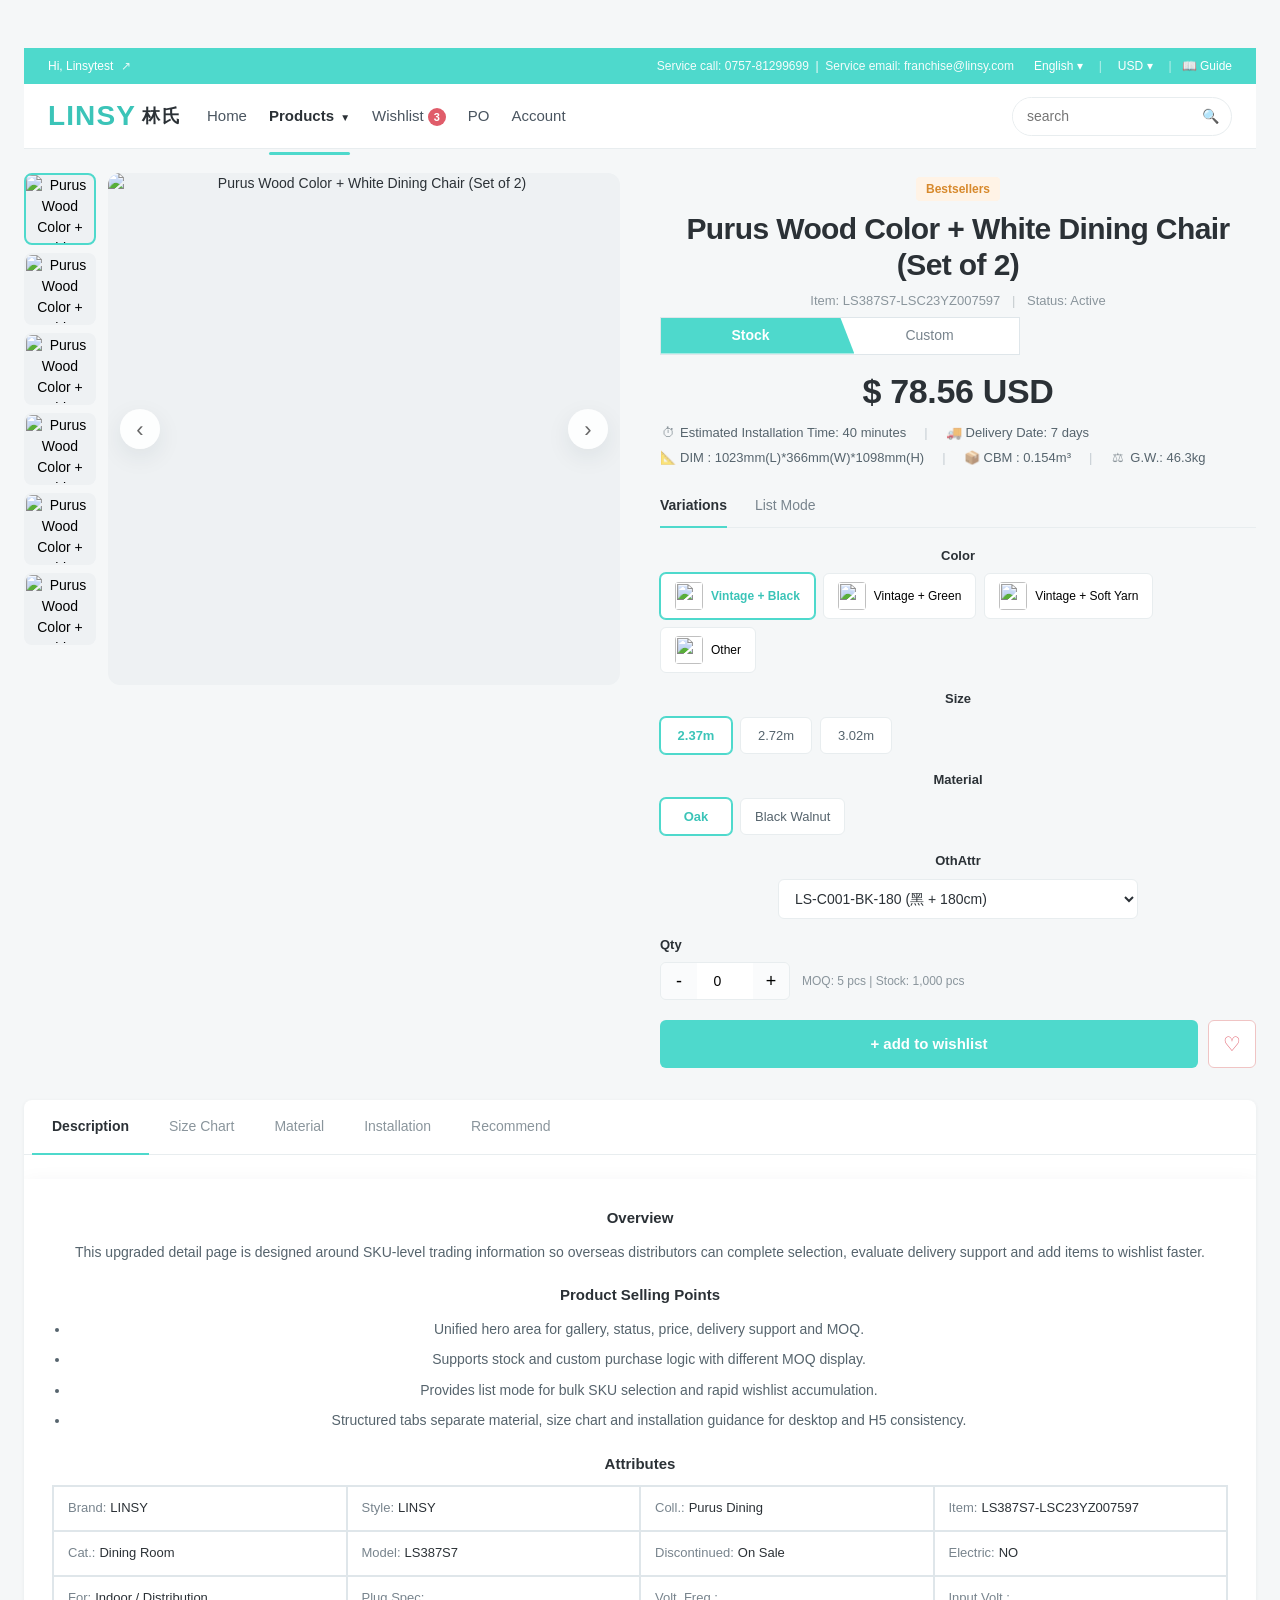
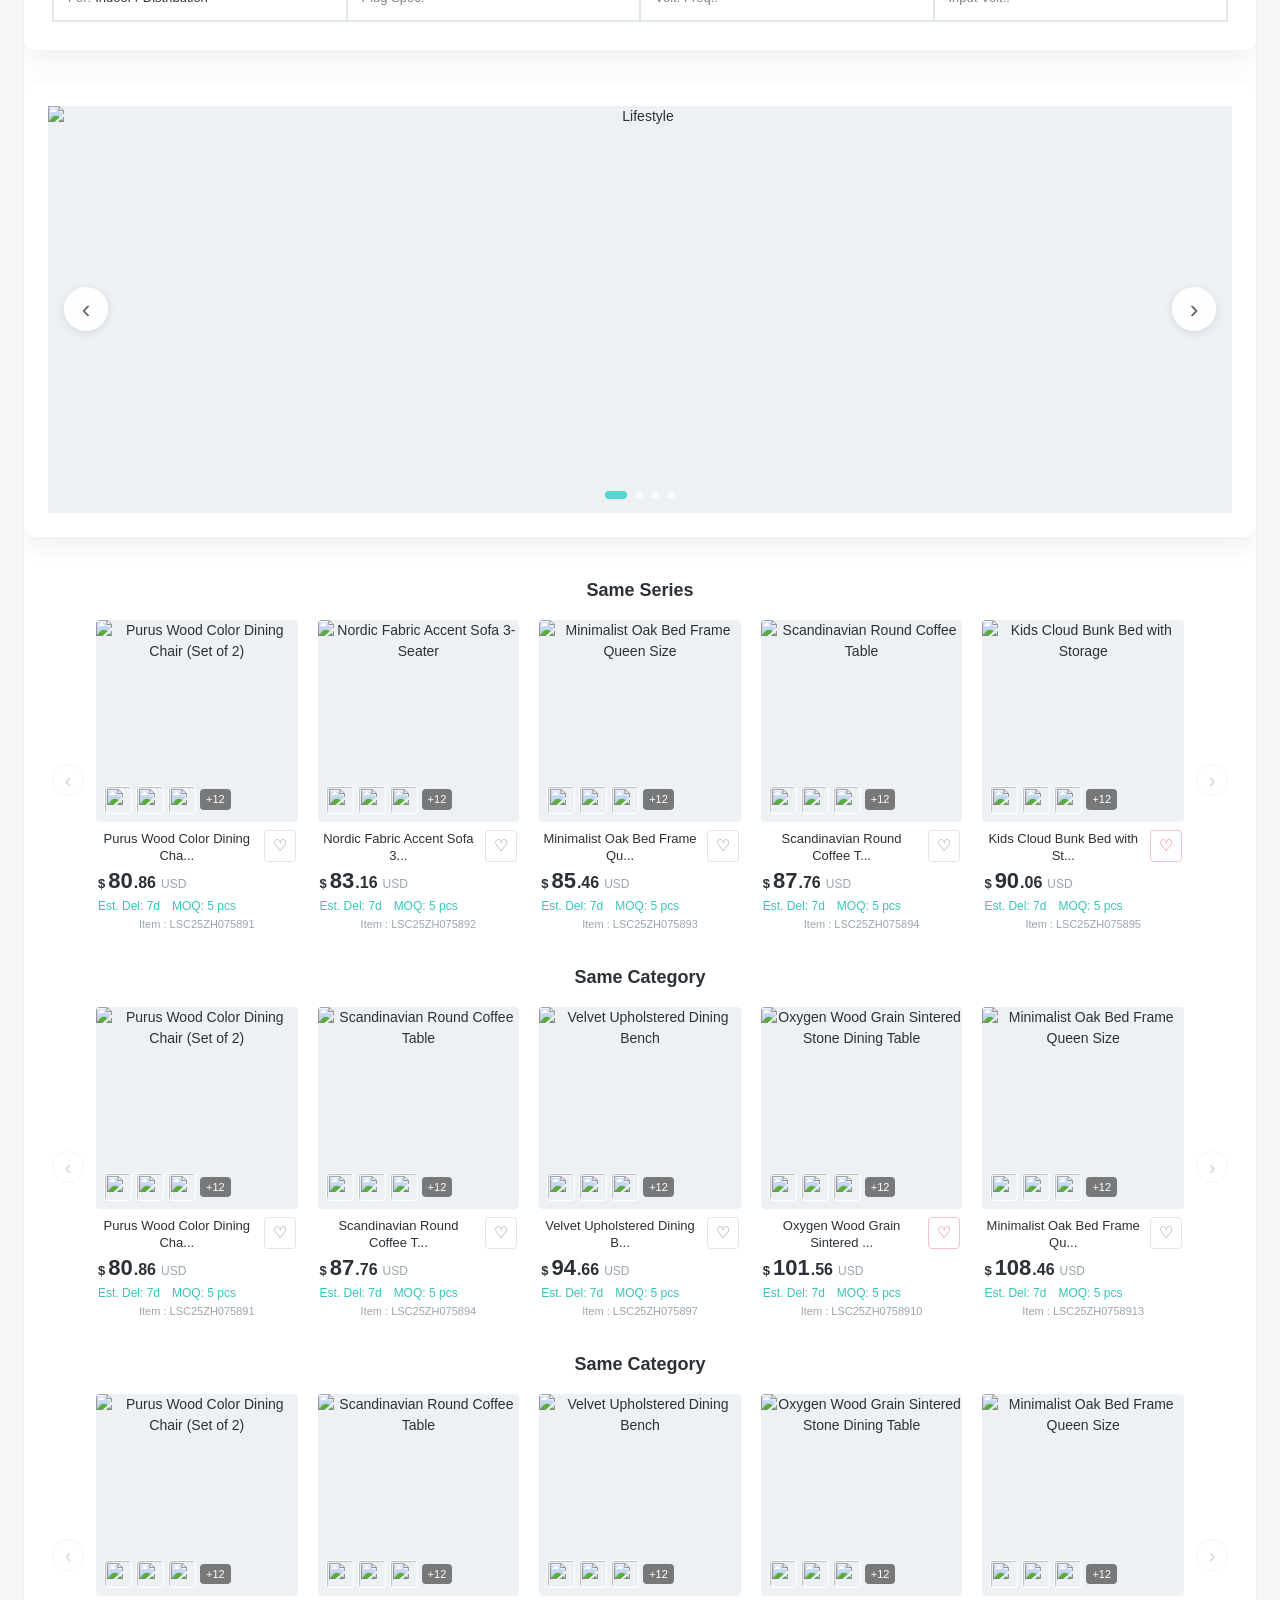
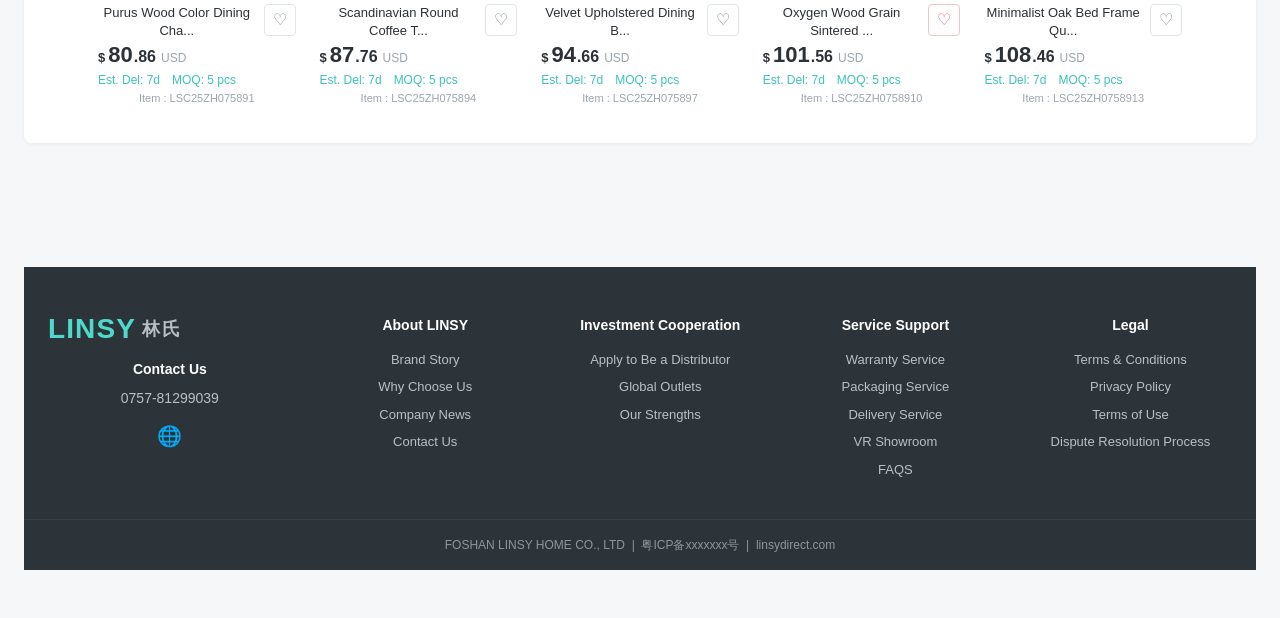
==== commit 9c42946c: "Add files via upload" ====
--- a/index.html
+++ b/index.html
@@ -700,6 +700,14 @@
   padding-bottom: 24px;
 }
 
+.detail-recommend-tab .recommend-section-ref {
+  margin-top: 20px;
+}
+
+.detail-recommend-tab .recommend-section-ref:first-of-type {
+  margin-top: 12px;
+}
+
 .detail-panel-card .spec-attr-table-inline {
   border: 1px solid #dfe6ea;
   margin: 8px 0 0;
@@ -2561,7 +2569,9 @@
   </style>
 </head>
 <body>
-  <div id="app"><p style="padding:24px;color:#78848d;font-family:sans-serif">Loading demo...</p></div>
+  <div id="app" style="min-height:100vh;padding:48px 24px;text-align:center;background:#f5f7f8">
+    <p style="font-size:18px;color:#2b3136;font-family:sans-serif">Demo 加载中…</p>
+  </div>
   <script>
 (function (global) {
   const CNY_RATE = 7.25;
@@ -3089,7 +3099,7 @@
   <script>
 (function () {
   const DEFAULT_EMPTY_IMG = 'https://www.linsydirect.com/paas/b2b-cli-pc/static/img/img_default.d0c2369.jpg';
-  const DETAIL_TABS = ['description', 'sizeChart', 'material', 'installation', 'productManual'];
+  const DETAIL_TABS = ['description', 'sizeChart', 'material', 'installation', 'recommend'];
 
   const FURNITURE_IMAGES = [
     'https://images.unsplash.com/photo-1555041469-a586c61ea9bc?w=480&h=480&fit=crop',
@@ -3718,13 +3728,17 @@
       `;
     }
 
-    if (tab === 'productManual') {
-      const manual = tabData.productManual;
-      if (!manual) return renderTabEmpty();
+    if (tab === 'recommend') {
+      const sameSeries = getDetailRecommendations(p, 'series');
+      const sameCategory = getDetailRecommendations(p, 'category');
       return `
-        <h3>${tx('productManual')}</h3>
-        ${manual.text ? `<p>${manual.text}</p>` : ''}
-        ${manual.image ? `<div class="tab-image-wrap">${img(manual.image, 'tab-content-img', tx('productManual'))}</div>` : renderTabEmpty()}
+        <div class="detail-recommend-tab">
+          <h3>${tx('recommend')}</h3>
+          <p class="detail-overview">${tx('recommendDesc')}</p>
+          ${renderRecommendCarousel(tx('sameSeries'), sameSeries, 'recSeriesSlide')}
+          ${renderRecommendCarousel(tx('sameCategory'), sameCategory, 'recCatSlide1')}
+          ${renderRecommendCarousel(tx('sameCategory'), sameCategory, 'recCatSlide2')}
+        </div>
       `;
     }
 
@@ -4026,6 +4040,7 @@
           <div class="detail-content detail-content-ref">
             ${renderDetailTabPanel(p)}
           </div>
+          ${state.detailTab === 'description' ? `
           <div class="carousel-block carousel-block-ref">
             <div class="carousel-img">
               <button type="button" class="carousel-arrow" data-lifestyle-slide="prev" aria-label="Previous">‹</button>
@@ -4041,6 +4056,7 @@
             ${renderRecommendCarousel(tx('sameCategory'), sameCategory, 'recCatSlide1')}
             ${renderRecommendCarousel(tx('sameCategory'), sameCategory, 'recCatSlide2')}
           </div>
+          ` : ''}
         </div>
       </div>
       ${state.listModeOpen ? renderListModeDrawer() : ''}
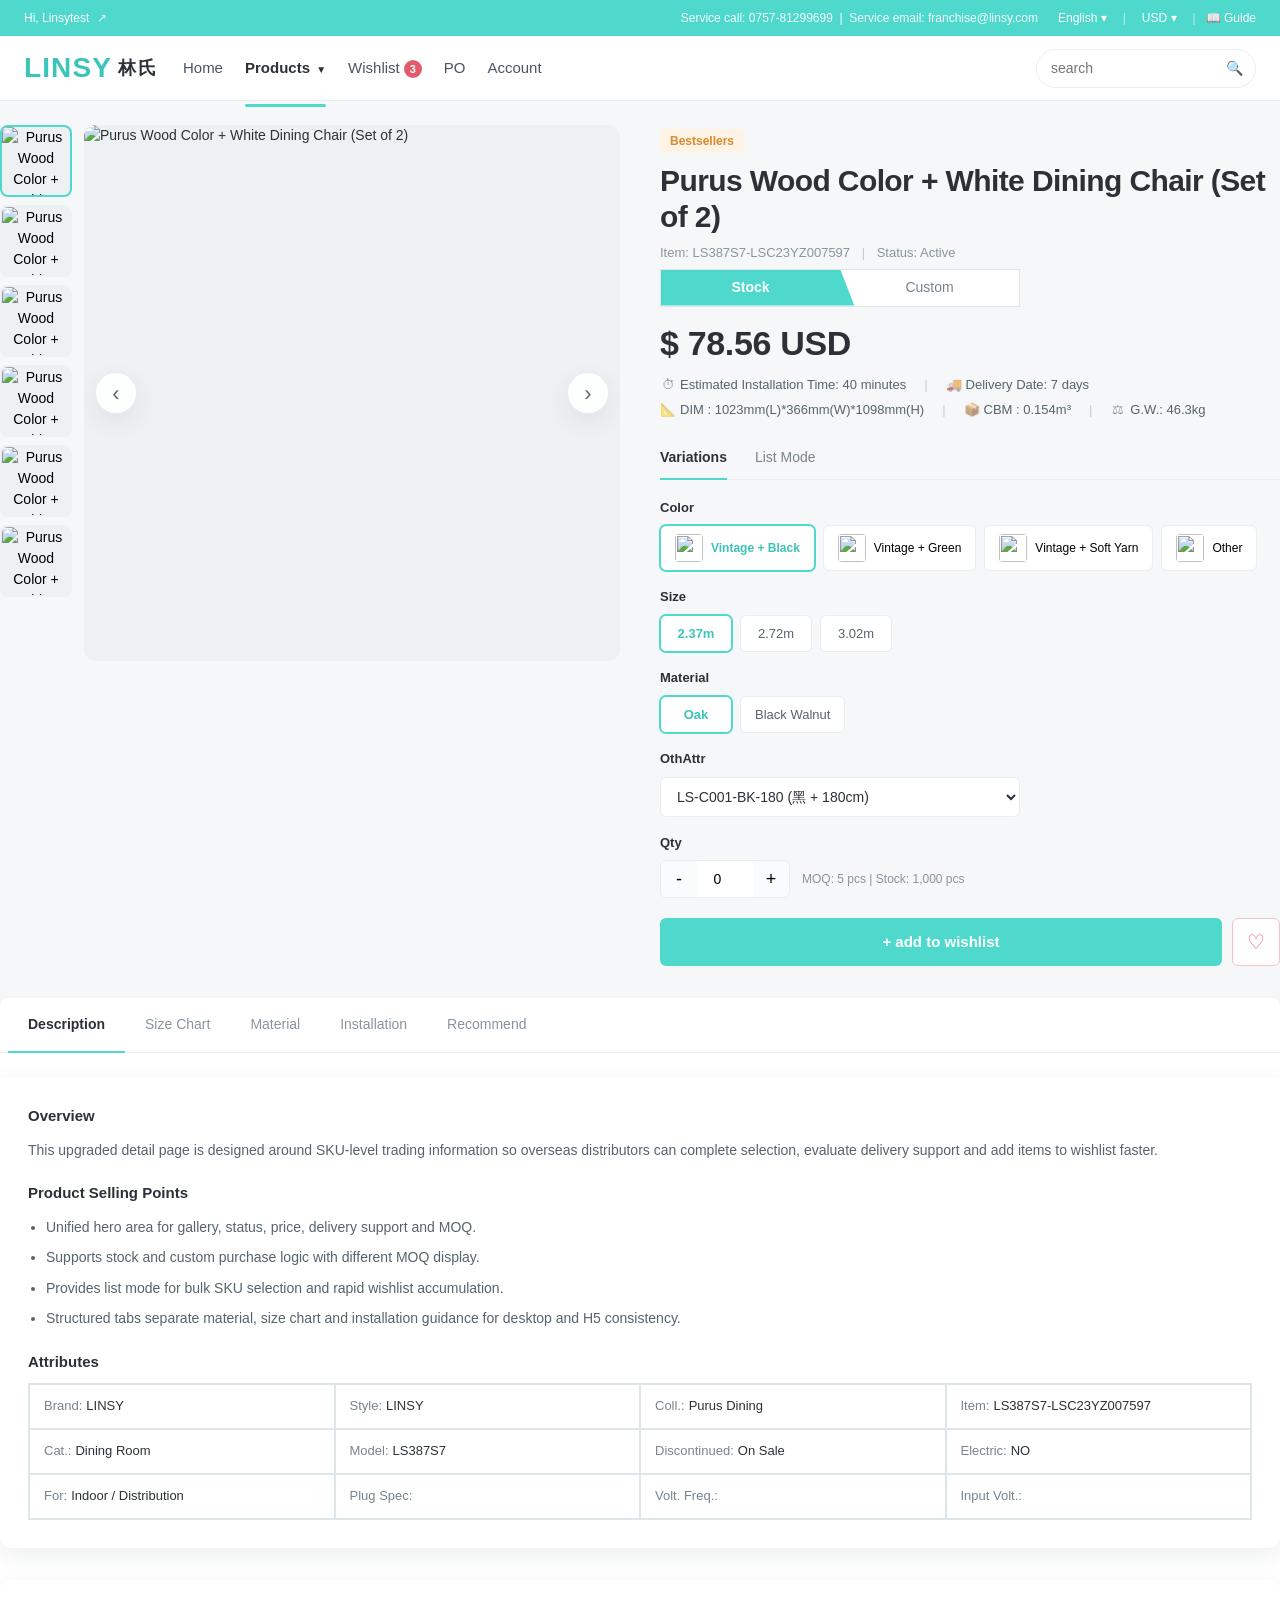
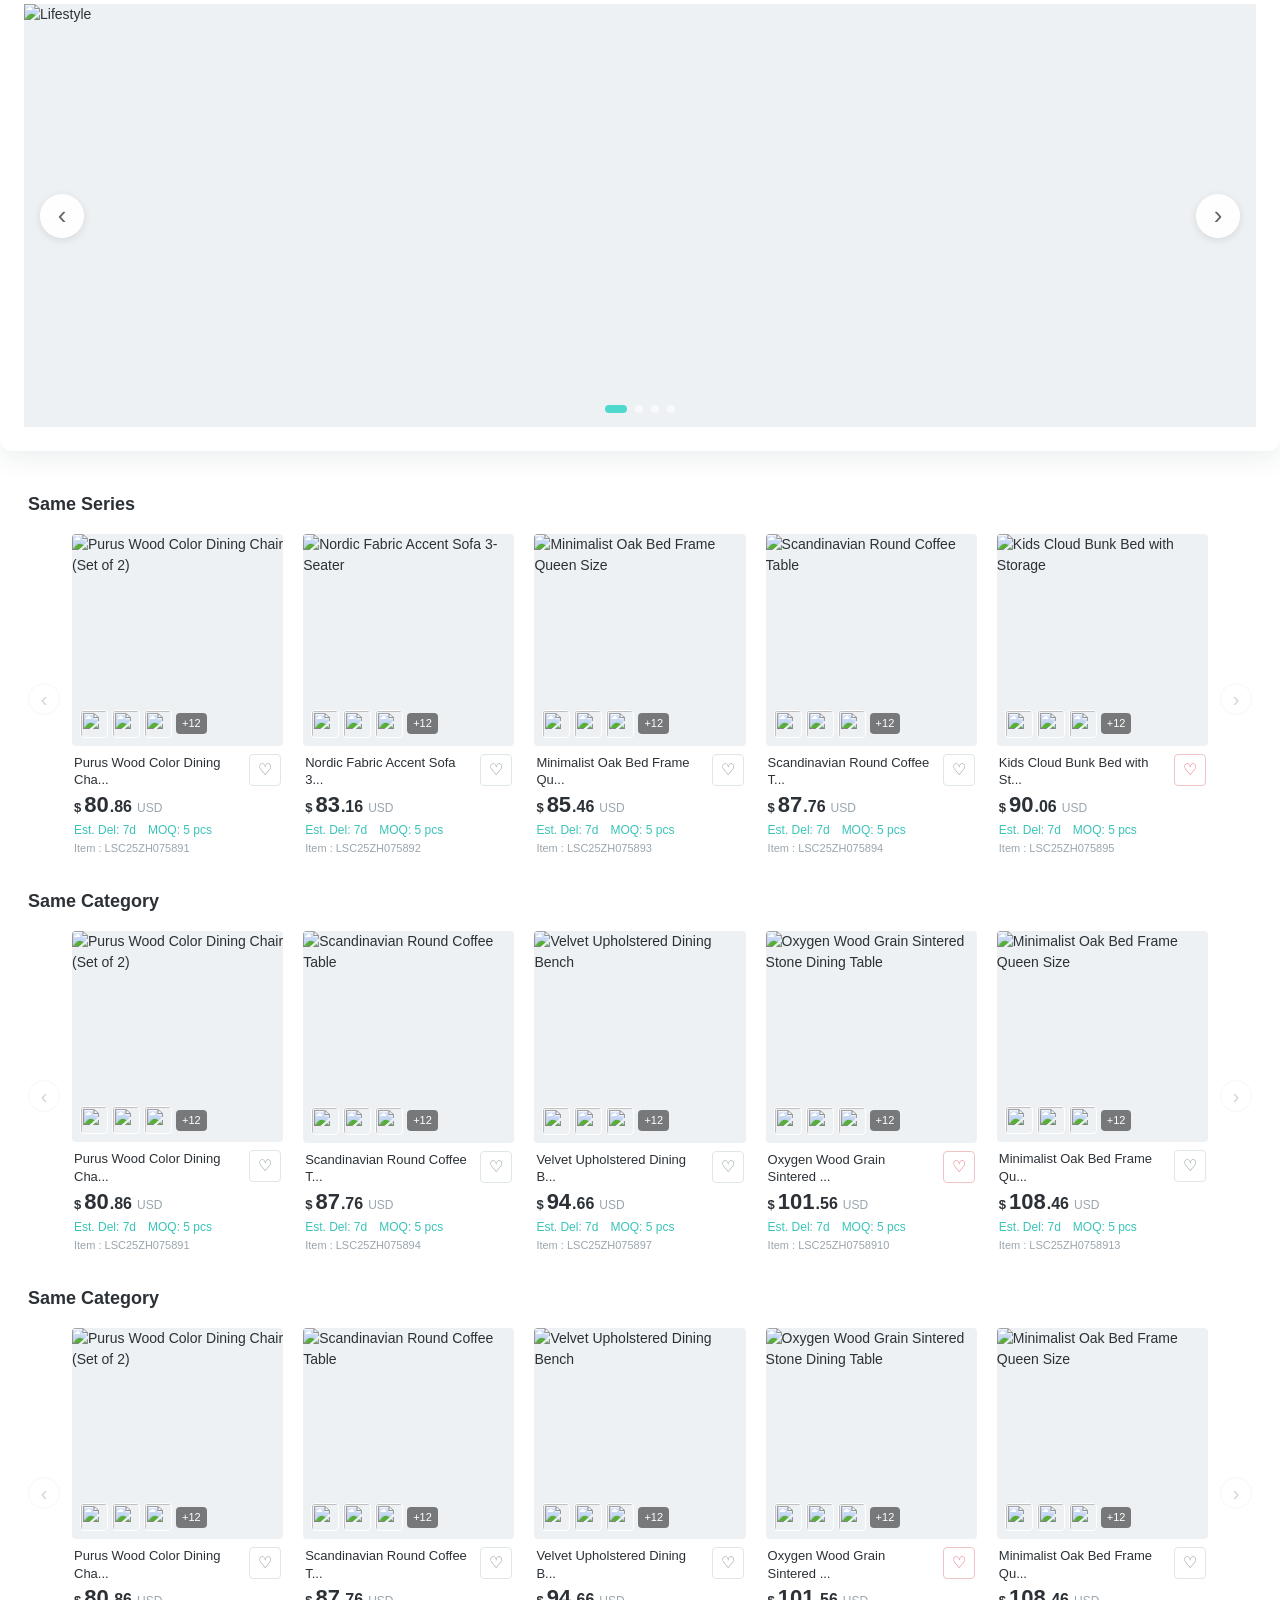
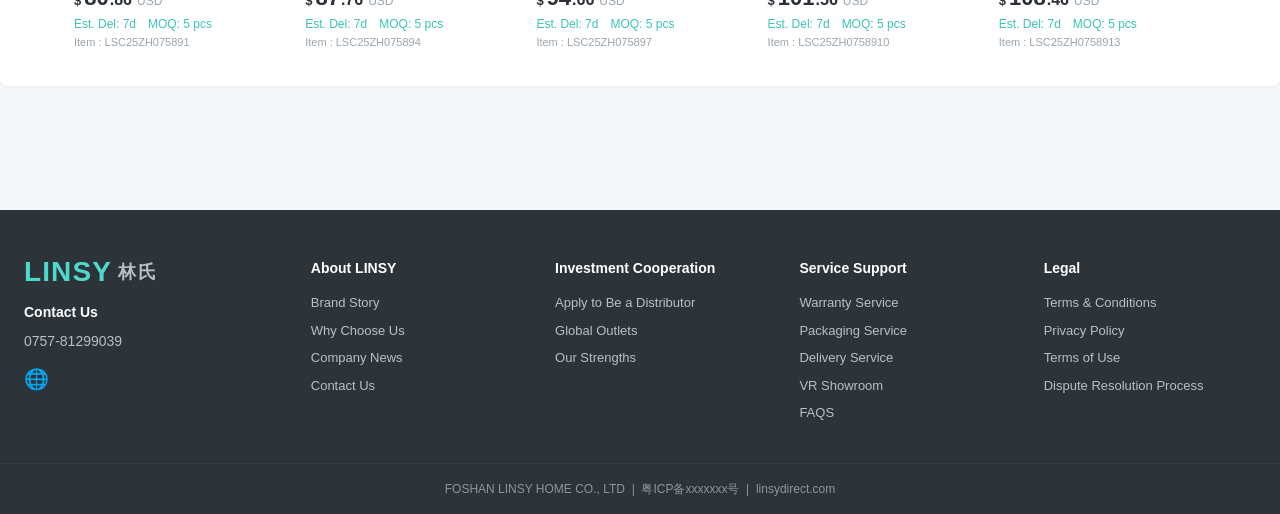
==== commit 2f4ec3e0: "Add files via upload" ====
--- a/index.html
+++ b/index.html
@@ -33,6 +33,8 @@
   -webkit-font-smoothing: antialiased;
 }
 
+#app { text-align: left; }
+
 button, input, select { font: inherit; }
 a { color: inherit; text-decoration: none; }
 img { display: block; max-width: 100%; }
@@ -2569,9 +2571,7 @@
   </style>
 </head>
 <body>
-  <div id="app" style="min-height:100vh;padding:48px 24px;text-align:center;background:#f5f7f8">
-    <p style="font-size:18px;color:#2b3136;font-family:sans-serif">Demo 加载中…</p>
-  </div>
+  <div id="app"></div>
   <script>
 (function (global) {
   const CNY_RATE = 7.25;
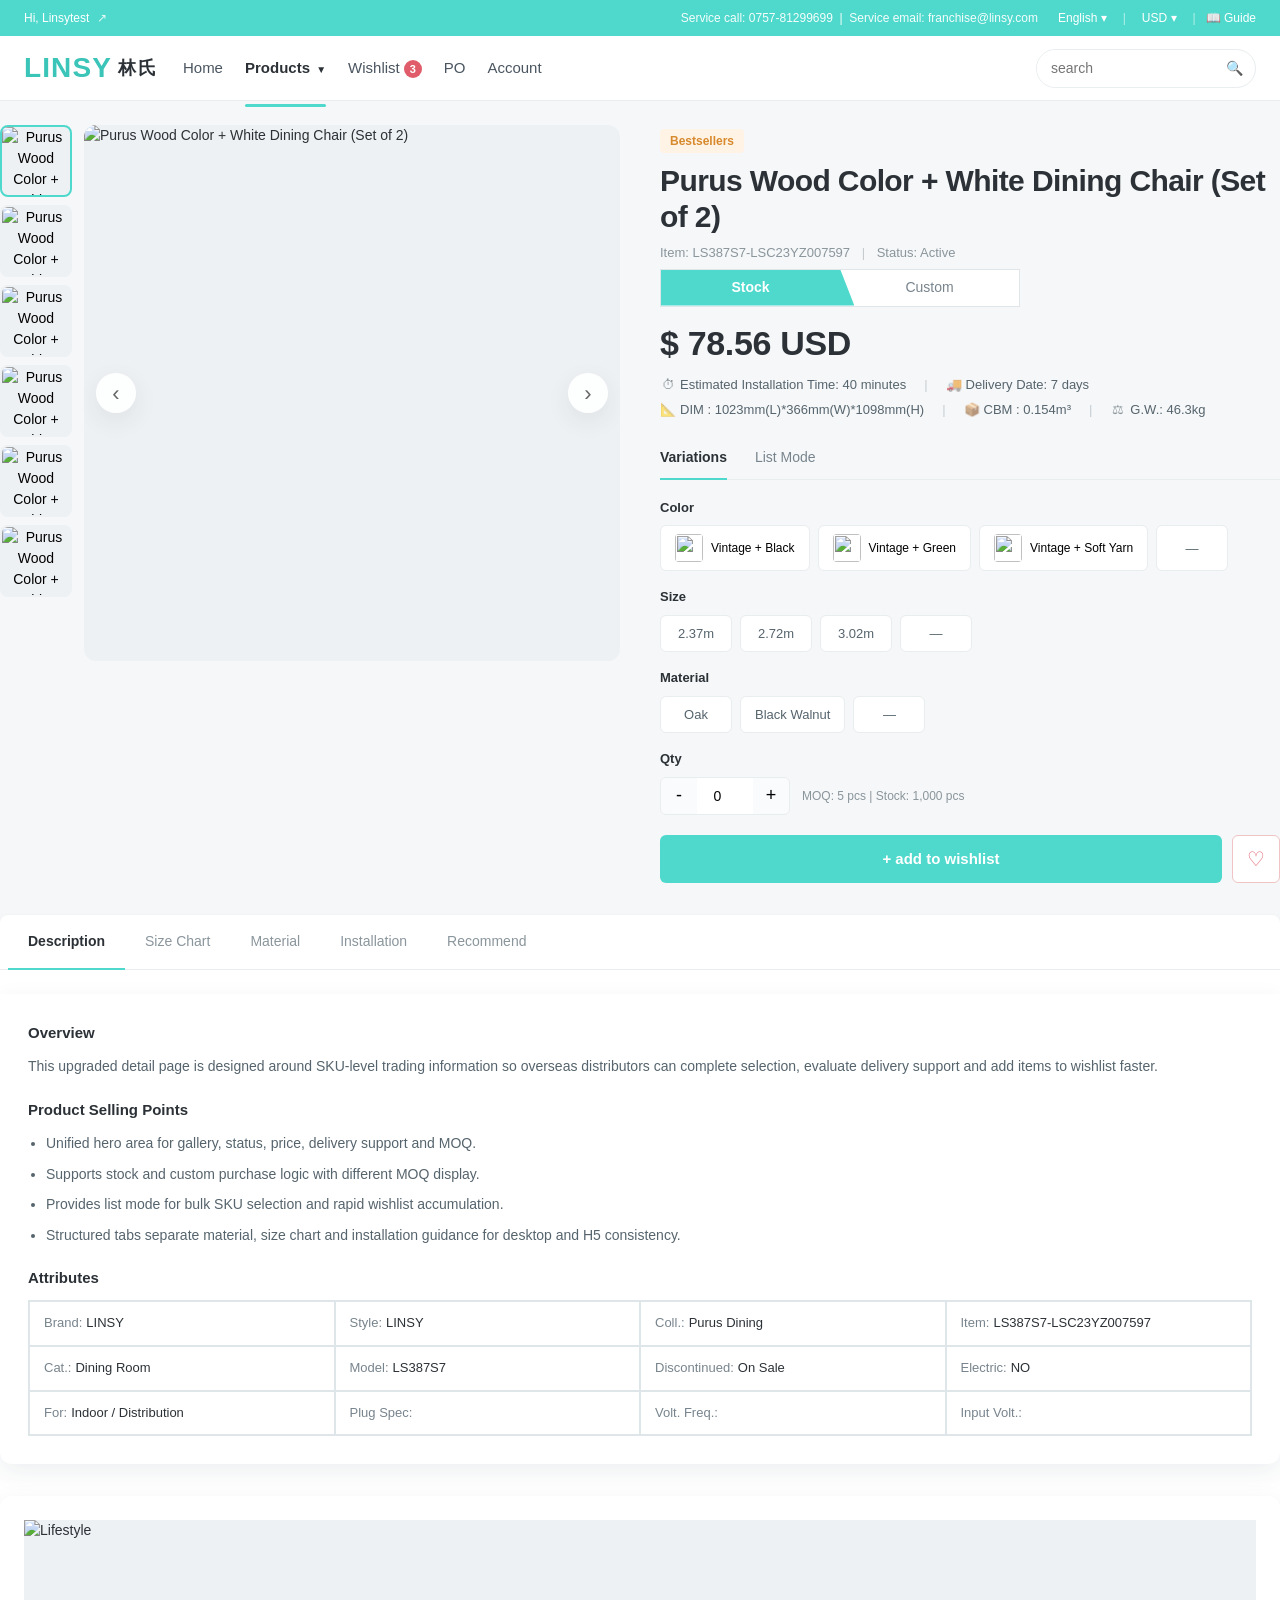
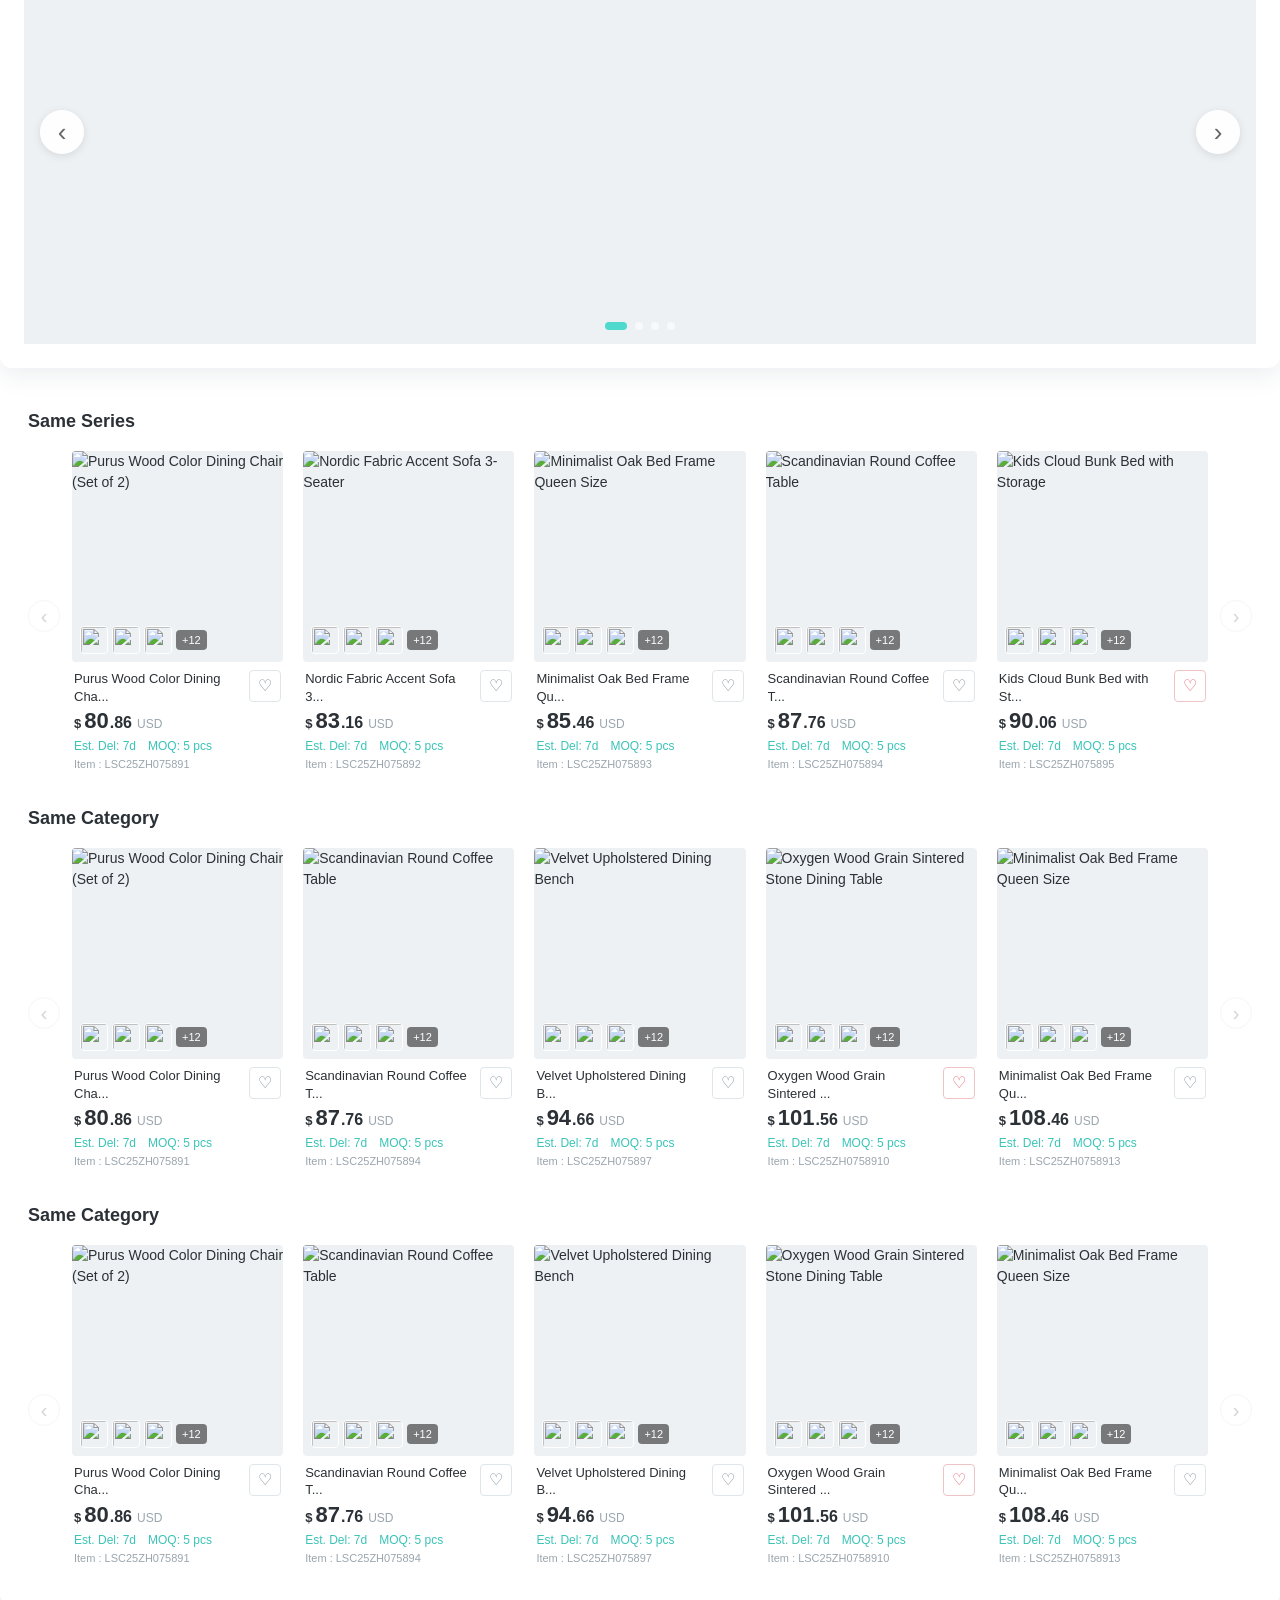
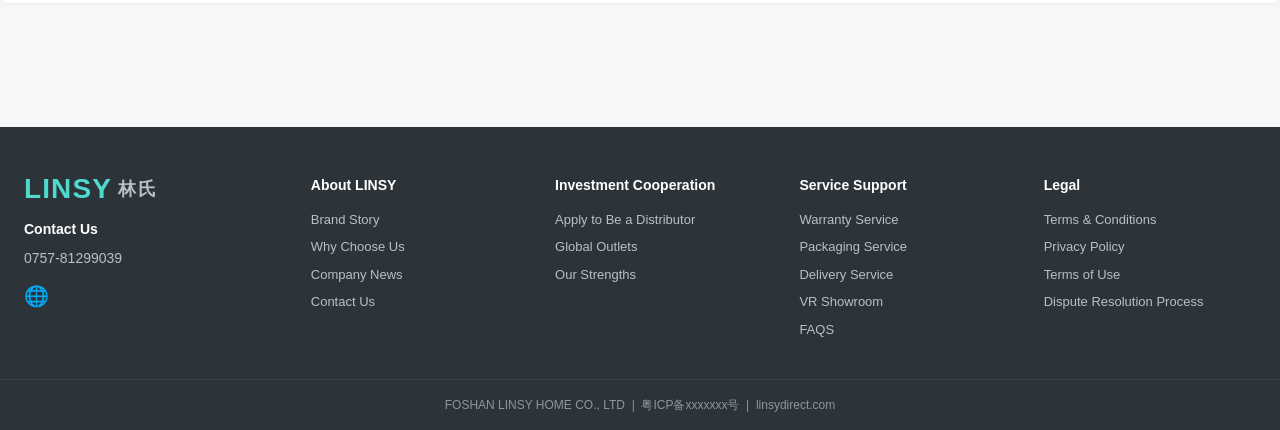
==== commit 2381878e: "Add files via upload" ====
--- a/index.html
+++ b/index.html
@@ -1255,6 +1255,35 @@
 .attr-btn-inline span {
   font-size: 12px;
   white-space: nowrap;
+}
+
+.attr-btn-unlabeled {
+  min-width: 72px;
+  padding: 8px 14px;
+  font-size: 16px;
+  line-height: 1;
+  letter-spacing: 0;
+  text-align: center;
+}
+
+.attr-btn.is-disabled,
+.attr-btn-chip.is-disabled,
+.attr-btn-inline.is-disabled {
+  opacity: 0.38;
+  cursor: not-allowed;
+  border-color: #e8edef;
+  color: #b8c0c5;
+  box-shadow: none;
+}
+
+.attr-btn-inline.is-disabled span {
+  color: #b8c0c5;
+}
+
+.attr-btn.is-disabled:hover,
+.attr-btn-chip.is-disabled:hover,
+.attr-btn-inline.is-disabled:hover {
+  border-color: #e8edef;
 }
 
 .option-img-sm {
@@ -2625,6 +2654,8 @@
       color: 'Color',
       size: 'Size',
       material: 'Material',
+      style: 'Style',
+      unlabeled: 'Unlabeled',
       qty: 'Qty',
       addToWishlist: '+ add to wishlist',
       description: 'Description',
@@ -2794,6 +2825,8 @@
       color: '颜色',
       size: '尺寸',
       material: '材质',
+      style: '款式',
+      unlabeled: '未标注',
       qty: '数量',
       addToWishlist: '+ 加入意向清单',
       description: '商品描述',
@@ -3191,6 +3224,293 @@
     }));
   }
 
+  const UNLABELED = '__UNLABELED__';
+  const UNLABELED_LABEL = '—';
+  const SPEC_DIM_ORDER = ['color', 'size', 'material'];
+  const SPEC_STATE_KEYS = { color: 'selectedColor', size: 'selectedSize', material: 'selectedMaterial' };
+
+  function buildDetailSkus() {
+    const base = {
+      price: 78.56,
+      estDel: '7days',
+      stock: 1000,
+      moq: 5,
+      qty: 0,
+      checked: false,
+      code: 'Current',
+    };
+    return [
+      { ...base, id: 'sku1', skuCode: 'G064-A-LSC25SF047681', item: 'G064-A-LSC25SF047681', image: FURNITURE_IMAGES[0], color: 'Vintage + Black', size: '2.37m', material: 'Oak' },
+      { ...base, id: 'sku2', skuCode: 'G064-A-LSC25SF047682', item: 'G064-A-LSC25SF047682', image: FURNITURE_IMAGES[1], color: 'Vintage + Black', size: '2.37m', material: 'Oak', price: 82.5 },
+      { ...base, id: 'sku3', skuCode: 'G064-A-LSC25SF047683', item: 'G064-A-LSC25SF047683', image: FURNITURE_IMAGES[2], color: 'Vintage + Green', size: '2.72m', material: 'Black Walnut' },
+      { ...base, id: 'sku4', skuCode: 'G064-A-LSC25SF047684', item: 'G064-A-LSC25SF047684', image: FURNITURE_IMAGES[3], color: 'Vintage + Soft Yarn', size: '3.02m', material: 'Oak' },
+      { ...base, id: 'sku5', skuCode: 'G064-A-LSC25SF047685', item: 'G064-A-LSC25SF047685', image: FURNITURE_IMAGES[4], color: '', size: '2.72m', material: '' },
+      { ...base, id: 'sku6', skuCode: 'G064-A-LSC25SF047686', item: 'G064-A-LSC25SF047686', image: FURNITURE_IMAGES[5], color: '', size: '', material: '' },
+    ];
+  }
+
+  function normSpecValue(value) {
+    const text = (value || '').trim();
+    return text || UNLABELED;
+  }
+
+  function isSpecValueEmpty(value) {
+    return !(value || '').trim();
+  }
+
+  function specValueLabel(value) {
+    return value === UNLABELED ? UNLABELED_LABEL : value;
+  }
+
+  function getSpecPresetOrder(p, key) {
+    if (key === 'color') {
+      return (p?.colors || []).map((option) => (typeof option === 'string' ? option : option.label));
+    }
+    if (key === 'size') return p?.sizes || [];
+    if (key === 'material') return p?.materials || [];
+    return [];
+  }
+
+  function getSkuCode(sku) {
+    return sku?.skuCode || sku?.item || '';
+  }
+
+  function escAttr(value) {
+    return String(value)
+      .replace(/&/g, '&amp;')
+      .replace(/"/g, '&quot;')
+      .replace(/</g, '&lt;');
+  }
+
+  function getProductSkus(p) {
+    return p?.specRows || state.listModeRows || [];
+  }
+
+  function isDimVisible(skus, key) {
+    return skus.some((sku) => !isSpecValueEmpty(sku[key]));
+  }
+
+  function getVisibleDims(skus) {
+    return {
+      color: isDimVisible(skus, 'color'),
+      size: isDimVisible(skus, 'size'),
+      material: isDimVisible(skus, 'material'),
+    };
+  }
+
+  function getSpecDimOptions(skus, key, p) {
+    if (!isDimVisible(skus, key)) return [];
+    const values = Array.from(new Set(skus.map((sku) => normSpecValue(sku[key]))));
+    const preset = getSpecPresetOrder(p, key);
+    return values.sort((a, b) => {
+      if (a === UNLABELED) return 1;
+      if (b === UNLABELED) return -1;
+      const ai = preset.indexOf(a);
+      const bi = preset.indexOf(b);
+      if (ai !== -1 || bi !== -1) return (ai === -1 ? 999 : ai) - (bi === -1 ? 999 : bi);
+      return a.localeCompare(b, 'zh-CN');
+    });
+  }
+
+  function buildSpecFilters(state, visible, overrides = {}) {
+    const filters = { ...overrides };
+    if (visible.color && state.selectedColor != null && filters.color === undefined) filters.color = state.selectedColor;
+    if (visible.size && state.selectedSize != null && filters.size === undefined) filters.size = state.selectedSize;
+    if (visible.material && state.selectedMaterial != null && filters.material === undefined) filters.material = state.selectedMaterial;
+    if (state.selectedStyleSkuId != null && filters.skuId === undefined) filters.skuId = state.selectedStyleSkuId;
+    return filters;
+  }
+
+  function getCandidateSkus(skus, filters = {}) {
+    return skus.filter((sku) => {
+      if (filters.color != null && normSpecValue(sku.color) !== filters.color) return false;
+      if (filters.size != null && normSpecValue(sku.size) !== filters.size) return false;
+      if (filters.material != null && normSpecValue(sku.material) !== filters.material) return false;
+      if (filters.skuId != null && sku.id !== filters.skuId) return false;
+      return true;
+    });
+  }
+
+  function getBaseCandidateSkus(skus, state, visible) {
+    const filters = buildSpecFilters(state, visible);
+    delete filters.skuId;
+    return getCandidateSkus(skus, filters);
+  }
+
+  function isSpecOptionSelectable(skus, state, visible, dimKey, dimValue) {
+    const filters = buildSpecFilters(state, visible);
+    delete filters.skuId;
+    filters[dimKey] = dimValue;
+    return getCandidateSkus(skus, filters).length > 0;
+  }
+
+  function isBaseSpecComplete(visible, state) {
+    return (!visible.color || state.selectedColor != null)
+      && (!visible.size || state.selectedSize != null)
+      && (!visible.material || state.selectedMaterial != null);
+  }
+
+  function shouldShowStyleDim(skus, visible, state) {
+    const allBaseHidden = !visible.color && !visible.size && !visible.material;
+    if (allBaseHidden) return skus.length > 1;
+    if (!isBaseSpecComplete(visible, state)) return false;
+    return getBaseCandidateSkus(skus, state, visible).length > 1;
+  }
+
+  function getStyleOptions(skus, visible, state) {
+    const allBaseHidden = !visible.color && !visible.size && !visible.material;
+    if (allBaseHidden) return skus;
+    if (!isBaseSpecComplete(visible, state)) return [];
+    return getBaseCandidateSkus(skus, state, visible);
+  }
+
+  function sanitizeSpecSelections(state, skus, visible, p) {
+    if (!visible.color) state.selectedColor = null;
+    if (!visible.size) state.selectedSize = null;
+    if (!visible.material) state.selectedMaterial = null;
+    SPEC_DIM_ORDER.forEach((key) => {
+      if (!visible[key]) return;
+      const stateKey = SPEC_STATE_KEYS[key];
+      const options = getSpecDimOptions(skus, key, p);
+      if (state[stateKey] != null && !options.includes(state[stateKey])) state[stateKey] = null;
+    });
+    const candidates = getBaseCandidateSkus(skus, state, visible);
+    if (state.selectedStyleSkuId && !candidates.some((sku) => sku.id === state.selectedStyleSkuId)) {
+      state.selectedStyleSkuId = null;
+    }
+  }
+
+  function clearDownstreamSpecSelections(state, changedKey) {
+    const idx = SPEC_DIM_ORDER.indexOf(changedKey);
+    if (idx < 0) return;
+    for (let i = idx + 1; i < SPEC_DIM_ORDER.length; i++) {
+      state[SPEC_STATE_KEYS[SPEC_DIM_ORDER[i]]] = null;
+    }
+    state.selectedStyleSkuId = null;
+    state.resolvedSkuId = null;
+  }
+
+  function onSpecDimSelect(state, dimKey, value) {
+    state[SPEC_STATE_KEYS[dimKey]] = value;
+    clearDownstreamSpecSelections(state, dimKey);
+  }
+
+  function resetSkuSelection(state) {
+    state.selectedColor = null;
+    state.selectedSize = null;
+    state.selectedMaterial = null;
+    state.selectedStyleSkuId = null;
+    state.resolvedSkuId = null;
+  }
+
+  function resolveSelectedSku(state, p) {
+    const skus = getProductSkus(p);
+    const visible = getVisibleDims(skus);
+    const allBaseHidden = !visible.color && !visible.size && !visible.material;
+
+    sanitizeSpecSelections(state, skus, visible, p);
+
+    if (allBaseHidden) {
+      if (skus.length === 1) {
+        state.selectedStyleSkuId = skus[0].id;
+        state.resolvedSkuId = skus[0].id;
+        return skus[0];
+      }
+      const picked = state.selectedStyleSkuId ? skus.find((sku) => sku.id === state.selectedStyleSkuId) : null;
+      state.resolvedSkuId = picked?.id || null;
+      return picked || null;
+    }
+
+    if (!isBaseSpecComplete(visible, state)) {
+      state.selectedStyleSkuId = null;
+      state.resolvedSkuId = null;
+      return null;
+    }
+
+    const candidates = getBaseCandidateSkus(skus, state, visible);
+
+    if (candidates.length === 1) {
+      state.selectedStyleSkuId = candidates[0].id;
+      state.resolvedSkuId = candidates[0].id;
+      return candidates[0];
+    }
+
+    if (candidates.length > 1) {
+      if (state.selectedStyleSkuId) {
+        const picked = candidates.find((sku) => sku.id === state.selectedStyleSkuId);
+        if (picked) {
+          state.resolvedSkuId = picked.id;
+          return picked;
+        }
+        state.selectedStyleSkuId = null;
+      }
+      state.resolvedSkuId = null;
+      return null;
+    }
+
+    state.selectedStyleSkuId = null;
+    state.resolvedSkuId = null;
+    return null;
+  }
+
+  function getColorImgForValue(p, value) {
+    if (value === UNLABELED) return p.gallery?.[0] || p.image || DEFAULT_EMPTY_IMG;
+    const options = (p.colors || []).map((option) => (typeof option === 'string' ? { label: option, img: p.gallery?.[0] } : option));
+    const found = options.find((option) => option.label === value);
+    return found?.img || p.gallery?.[0] || p.image || DEFAULT_EMPTY_IMG;
+  }
+
+  function buildVariationSpecUI(p) {
+    const skus = getProductSkus(p);
+    const visible = getVisibleDims(skus);
+    const resolvedSku = resolveSelectedSku(state, p);
+    const showStyle = shouldShowStyleDim(skus, visible, state);
+    const styleOptions = getStyleOptions(skus, visible, state);
+
+    const renderDimOptions = (key) => {
+      if (!visible[key]) return '';
+      const options = getSpecDimOptions(skus, key, p);
+      const stateKey = SPEC_STATE_KEYS[key];
+      const dataKey = key === 'color' ? 'spec-color' : key === 'size' ? 'spec-size' : 'spec-material';
+      const buttons = options.map((value) => {
+        const active = state[stateKey] === value;
+        const disabled = !isSpecOptionSelectable(skus, state, visible, key, value);
+        const label = specValueLabel(value);
+        if (key === 'color' && value === UNLABELED) {
+          return `<button type="button" class="attr-btn attr-btn-chip attr-btn-unlabeled ${active ? 'active' : ''} ${disabled ? 'is-disabled' : ''}" data-${dataKey}="${escAttr(value)}" ${disabled ? 'disabled' : ''}>${UNLABELED_LABEL}</button>`;
+        }
+        if (key === 'color') {
+          return `<button type="button" class="attr-btn attr-btn-inline ${active ? 'active' : ''} ${disabled ? 'is-disabled' : ''}" data-${dataKey}="${escAttr(value)}" ${disabled ? 'disabled' : ''}><img src="${getColorImgForValue(p, value)}" alt="" class="option-img-sm" /><span>${label}</span></button>`;
+        }
+        return `<button type="button" class="attr-btn attr-btn-chip ${value === UNLABELED ? 'attr-btn-unlabeled' : ''} ${active ? 'active' : ''} ${disabled ? 'is-disabled' : ''}" data-${dataKey}="${escAttr(value)}" ${disabled ? 'disabled' : ''}>${label}</button>`;
+      }).join('');
+      return `
+        <div class="attr-group">
+          <label>${tx(key)}</label>
+          <div class="attr-options ${key === 'color' ? 'attr-options-inline' : ''}">${buttons}</div>
+        </div>
+      `;
+    };
+
+    const styleHtml = showStyle ? `
+      <div class="attr-group attr-group-style">
+        <label>${tx('style')}</label>
+        <div class="attr-options">
+          ${styleOptions.map((sku) => {
+            const active = state.selectedStyleSkuId === sku.id;
+            return `<button type="button" class="attr-btn attr-btn-chip ${active ? 'active' : ''}" data-style-sku="${escAttr(sku.id)}">${getSkuCode(sku)}</button>`;
+          }).join('')}
+        </div>
+      </div>
+    ` : '';
+
+    return {
+      html: `${renderDimOptions('color')}${renderDimOptions('size')}${renderDimOptions('material')}${styleHtml}`,
+      resolvedSku,
+      visible,
+    };
+  }
+
   const DETAIL_PRODUCT_DATA = {
     displayName: 'Purus Wood Color + White Dining Chair (Set of 2)',
     goodsName: 'Purus Wood Color + White Dining Chair (Set of 2)',
@@ -3231,11 +3551,10 @@
       { label: 'Vintage + Black', img: FURNITURE_IMAGES[0] },
       { label: 'Vintage + Green', img: FURNITURE_IMAGES[3] },
       { label: 'Vintage + Soft Yarn', img: FURNITURE_IMAGES[5] },
-      { label: 'Other', img: FURNITURE_IMAGES[7] },
+      { label: 'Vintage + Cream White', img: FURNITURE_IMAGES[7] },
     ],
     sizes: ['2.37m', '2.72m', '3.02m'],
     materials: ['Oak', 'Black Walnut'],
-    otherAttrs: ['LS-C001-BK-180 (黑 + 180cm)'],
     dim: '1023mm(L) × 366mm(W) × 1098mm(H)',
     cbm: '0.154m³',
     gw: '46.3kg',
@@ -3299,7 +3618,7 @@
         image: 'https://images.unsplash.com/photo-1618221195710-dd6b41faaea6?w=1200&h=760&fit=crop',
       },
     },
-    specRows: buildListModeRows(24),
+    specRows: buildDetailSkus(),
   };
 
   const PRODUCTS = Array.from({ length: 20 }, (_, i) => {
@@ -3410,11 +3729,12 @@
     detailProduct: PRODUCTS[0],
     detailMode: 'variations',
     saleType: 'stock',
-    selectedColor: 0,
-    selectedSize: 0,
-    selectedMaterial: 0,
+    selectedColor: null,
+    selectedSize: null,
+    selectedMaterial: null,
+    selectedStyleSkuId: null,
+    resolvedSkuId: null,
     detailQty: 0,
-    otherAttrIdx: 0,
     recSeriesSlide: 0,
     recCatSlide1: 0,
     recCatSlide2: 0,
@@ -3490,6 +3810,7 @@
         state.lifestyleSlide = 0;
         state.detailTab = 'description';
         state.listModeRows = (p.specRows || LIST_MODE_ROWS).map((row) => ({ ...row }));
+        resetSkuSelection(state);
       } else if (p) {
         state.detailProduct = p;
         state.listModeRows = (p.specRows || LIST_MODE_ROWS).map((row) => ({ ...row }));
@@ -3953,7 +4274,11 @@
     const stockMoq = state.saleType === 'custom' ? (p.customMoq || p.moq) : p.moq;
     const sameSeries = getDetailRecommendations(p, 'series');
     const sameCategory = getDetailRecommendations(p, 'category');
-    const colorOptions = (p.colors || []).map((option) => typeof option === 'string' ? { label: option, img: p.gallery[0] } : option);
+    const specUI = buildVariationSpecUI(p);
+    const activeSku = specUI.resolvedSku;
+    const displayPrice = activeSku?.price ?? p.price;
+    const displayStock = activeSku?.stock ?? p.stock;
+    const displayItem = activeSku ? getSkuCode(activeSku) : p.item;
 
     return renderShell(`
       <div class="container page-detail detail-v2">
@@ -3975,13 +4300,13 @@
           <div class="detail-info detail-info-updated">
             ${p.tag ? `<span class="tag-badge">${tx('bestsellers')}</span>` : ''}
             <h1 class="detail-title">${name}</h1>
-            <div class="detail-meta detail-code-row">${tx('item')}: ${p.item} <span class="detail-divider">|</span> ${tx('status')}: ${p.status || 'Active'}</div>
+            <div class="detail-meta detail-code-row">${tx('item')}: ${displayItem} <span class="detail-divider">|</span> ${tx('status')}: ${p.status || 'Active'}</div>
             <div class="sale-type sale-type-split ${state.saleType === 'custom' ? 'is-custom' : ''}">
               <button class="pill ${state.saleType === 'stock' ? 'active' : ''}" data-sale="stock">${tx('stock')}</button>
               <button class="pill ${state.saleType === 'custom' ? 'active' : ''}" data-sale="custom">${tx('custom')}</button>
             </div>
             <div class="detail-price-wrap">
-              <div class="detail-price detail-price-usd">${fmt(p.price)}</div>
+              <div class="detail-price detail-price-usd">${fmt(displayPrice)}</div>
             </div>
             <div class="logistics detail-logistics-wrap">
               <div class="detail-logistics-line detail-logistics-row">
@@ -4002,25 +4327,13 @@
               <button class="mode-tab ${state.detailMode === 'list' ? 'active' : ''}" data-mode="list">${tx('listMode')}</button>
             </div>
             ${state.detailMode === 'variations' ? `
-              <div class="attr-group">
-                <label>${tx('color')}</label>
-                <div class="attr-options attr-options-inline">
-                  ${colorOptions.map((c, i) => `<button class="attr-btn attr-btn-inline ${state.selectedColor === i ? 'active' : ''}" data-color="${i}"><img src="${c.img}" alt="" class="option-img-sm" /><span>${c.label}</span></button>`).join('')}
-                </div>
-              </div>
-              <div class="attr-group"><label>${tx('size')}</label><div class="attr-options">${p.sizes.map((s, i) => `<button class="attr-btn attr-btn-chip ${state.selectedSize === i ? 'active' : ''}" data-size="${i}">${s}</button>`).join('')}</div></div>
-              <div class="attr-group"><label>${tx('material')}</label><div class="attr-options">${p.materials.map((m, i) => `<button class="attr-btn attr-btn-chip ${state.selectedMaterial === i ? 'active' : ''}" data-material="${i}">${m}</button>`).join('')}</div></div>
-              <div class="attr-group"><label>OthAttr</label>
-                <select class="oth-attr-select" id="othAttrSelect">
-                  ${(p.otherAttrs || []).map((v, i) => `<option value="${i}" ${state.otherAttrIdx === i ? 'selected' : ''}>${v}</option>`).join('')}
-                </select>
-              </div>
+              ${specUI.html}
               <div class="qty-row qty-row-ref">
                 <div class="qty-row-main">
                   <label>${tx('qty')}</label>
                   <div class="qty-row-controls">
                     <div class="stepper"><button data-qty="-1">-</button><input type="number" value="${state.detailQty}" id="detailQtyInput" min="0" /><button data-qty="1">+</button></div>
-                    <span class="qty-hint">${tx('moq')}: ${stockMoq} ${tx('pcs')} | ${tx('stock')}: ${p.stock.toLocaleString()} ${tx('pcs')}</span>
+                    <span class="qty-hint">${tx('moq')}: ${stockMoq} ${tx('pcs')} | ${tx('stock')}: ${displayStock.toLocaleString()} ${tx('pcs')}</span>
                   </div>
                 </div>
               </div>
@@ -4624,14 +4937,33 @@
         : Math.max(0, (state[key] || 0) - 1);
       render();
     }));
-    const othSelect = $('#othAttrSelect');
-    if (othSelect) othSelect.addEventListener('change', () => { state.otherAttrIdx = Number(othSelect.value); });
+    $$('[data-spec-color]').forEach((el) => el.addEventListener('click', () => {
+      if (el.disabled) return;
+      onSpecDimSelect(state, 'color', el.dataset.specColor);
+      resolveSelectedSku(state, state.detailProduct);
+      render();
+    }));
+    $$('[data-spec-size]').forEach((el) => el.addEventListener('click', () => {
+      if (el.disabled) return;
+      onSpecDimSelect(state, 'size', el.dataset.specSize);
+      resolveSelectedSku(state, state.detailProduct);
+      render();
+    }));
+    $$('[data-spec-material]').forEach((el) => el.addEventListener('click', () => {
+      if (el.disabled) return;
+      onSpecDimSelect(state, 'material', el.dataset.specMaterial);
+      resolveSelectedSku(state, state.detailProduct);
+      render();
+    }));
+    $$('[data-style-sku]').forEach((el) => el.addEventListener('click', () => {
+      state.selectedStyleSkuId = el.dataset.styleSku;
+      resolveSelectedSku(state, state.detailProduct);
+      render();
+    }));
     $$('[data-sale]').forEach((el) => el.addEventListener('click', () => {
       state.saleType = el.dataset.sale;
       const p = state.detailProduct;
-      state.selectedColor = 0;
-      state.selectedSize = 0;
-      state.selectedMaterial = 0;
+      resetSkuSelection(state);
       state.detailQty = state.saleType === 'custom' ? (p.customMoq || p.moq) : p.moq;
       render();
     }));
@@ -4645,9 +4977,6 @@
       }
       render();
     }));
-    $$('[data-color]').forEach((el) => el.addEventListener('click', () => { state.selectedColor = Number(el.dataset.color); render(); }));
-    $$('[data-size]').forEach((el) => el.addEventListener('click', () => { state.selectedSize = Number(el.dataset.size); render(); }));
-    $$('[data-material]').forEach((el) => el.addEventListener('click', () => { state.selectedMaterial = Number(el.dataset.material); render(); }));
     $$('[data-qty]').forEach((el) => el.addEventListener('click', () => {
       const p = state.detailProduct;
       const minQty = state.saleType === 'custom' ? (p.customMoq || p.moq) : 0;
